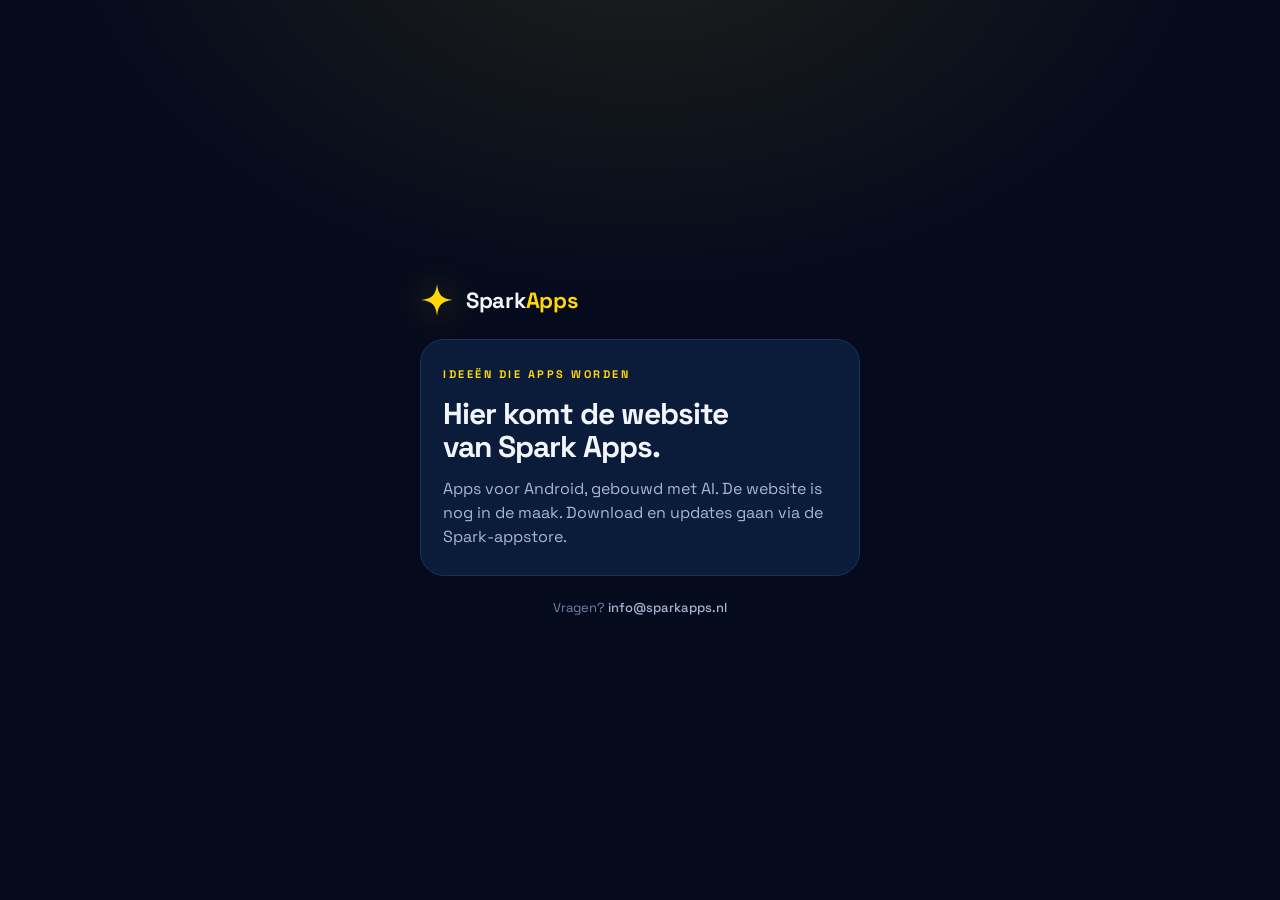
==== index.html @ 329488aa "Add files via upload" ====
<!doctype html>
<html lang="nl">
<head>
<meta charset="utf-8">
<meta name="viewport" content="width=device-width, initial-scale=1, viewport-fit=cover">
<meta name="theme-color" content="#050B1C">
<title>Spark Apps</title>
<meta name="description" content="Spark Apps: ideeën die apps worden.">
<link rel="icon" href="data:image/svg+xml,%3Csvg xmlns='http://www.w3.org/2000/svg' viewBox='0 0 100 100'%3E%3Cpath d='M50 4 C54 36 64 46 96 50 C64 54 54 64 50 96 C46 64 36 54 4 50 C36 46 46 36 50 4 Z' fill='%23FFD60A'/%3E%3C/svg%3E">
<link rel="preconnect" href="https://fonts.googleapis.com">
<link rel="preconnect" href="https://fonts.gstatic.com" crossorigin>
<link rel="stylesheet" href="https://fonts.googleapis.com/css2?family=Space+Grotesk:wght@400;500;700&display=swap">
<style>
  :root { --ground:#050B1C; --card:#0B1B3A; --line:#1C2F5E; --spark:#FFD60A; --ink:#0B1B3A; --text:#F2F5FB; --muted:#A9B6D3; --red:#FF8A8A; --mint:#7AE7C7; }
  * { box-sizing: border-box; }
  html, body { margin: 0; min-height: 100%; }
  body {
    background: radial-gradient(60rem 40rem at 50% -10%, rgba(255,214,10,.10), transparent 60%), var(--ground);
    color: var(--text); font-family: 'Space Grotesk', system-ui, sans-serif; font-size: 16px; line-height: 1.5;
    display: grid; place-items: center; min-height: 100vh;
    padding: max(24px, env(safe-area-inset-top)) max(16px, env(safe-area-inset-right)) max(24px, env(safe-area-inset-bottom)) max(16px, env(safe-area-inset-left));
  }
  main { width: 100%; max-width: 440px; display: flex; flex-direction: column; gap: 22px; }
  .mark { display: flex; align-items: center; gap: 12px; font-weight: 700; font-size: 22px; letter-spacing: -.3px; }
  .mark svg { filter: drop-shadow(0 0 18px rgba(255,214,10,.45)); }
  .mark b { font-weight: 700; } .mark b span { color: var(--spark); }
  .card { background: var(--card); border: 1px solid var(--line); border-radius: 24px; padding: 26px 22px; display: flex; flex-direction: column; gap: 14px; }
  .kicker { font-size: 11px; font-weight: 700; letter-spacing: 2.5px; text-transform: uppercase; color: var(--spark); }
  h1 { margin: 0; font-size: 30px; line-height: 1.1; letter-spacing: -1px; text-wrap: balance; }
  p { margin: 0; color: var(--muted); }
  label { display: flex; flex-direction: column; gap: 7px; font-size: 13px; font-weight: 700; color: #D6DDEE; }
  input { height: 48px; border-radius: 14px; border: 1px solid var(--line); background: var(--ground); color: var(--text); font: inherit; font-size: 16px; padding: 0 14px; }
  input:focus-visible, button:focus-visible { outline: 3px solid var(--spark); outline-offset: 2px; }
  button { height: 50px; border: 0; border-radius: 99px; background: var(--spark); color: var(--ink); font: inherit; font-weight: 700; font-size: 15px; cursor: pointer; }
  button:disabled { opacity: .6; cursor: default; }
  .err { padding: 10px 12px; border-radius: 12px; background: rgba(255,138,138,.12); color: var(--red); font-size: 14px; }
  .ok-ico { width: 56px; height: 56px; border-radius: 50%; background: rgba(122,231,199,.14); color: var(--mint); display: grid; place-items: center; }
  .foot { text-align: center; font-size: 13px; color: #7383AA; }
  .foot b { color: var(--muted); font-weight: 500; }
  [hidden] { display: none !important; }
</style>
</head>
<body>
<main>
  <div class="mark">
    <svg width="34" height="34" viewBox="0 0 100 100" aria-hidden="true"><path d="M50 4 C54 36 64 46 96 50 C64 54 54 64 50 96 C46 64 36 54 4 50 C36 46 46 36 50 4 Z" fill="#FFD60A"/></svg>
    <b>Spark<span>Apps</span></b>
  </div>

  <!-- Standaard: binnenkort -->
  <section class="card" id="v-home">
    <span class="kicker">Ideeën die apps worden</span>
    <h1>Hier komt de website van Spark Apps.</h1>
    <p>Apps voor Android, gebouwd met AI. De website is nog in de maak. Download en updates gaan via de Spark-appstore.</p>
  </section>

  <!-- E-mail bevestigd -->
  <section class="card" id="v-confirmed" hidden>
    <div class="ok-ico"><svg width="28" height="28" viewBox="0 0 24 24" fill="none" stroke="currentColor" stroke-width="2.6" stroke-linecap="round" stroke-linejoin="round" aria-hidden="true"><path d="M5 12.5l4.5 4.5L19 7"/></svg></div>
    <span class="kicker">Spark Account</span>
    <h1>Je e-mailadres is bevestigd</h1>
    <p>Open de Spark-appstore en log in met je e-mail en wachtwoord.</p>
  </section>

  <!-- Nieuw wachtwoord -->
  <section class="card" id="v-reset" hidden>
    <span class="kicker">Spark Account</span>
    <h1>Kies een nieuw wachtwoord</h1>
    <form id="reset-form" novalidate style="display:flex;flex-direction:column;gap:14px">
      <label for="pw1">Nieuw wachtwoord<input id="pw1" type="password" autocomplete="new-password" placeholder="Minstens 8 tekens"></label>
      <label for="pw2">Nog een keer<input id="pw2" type="password" autocomplete="new-password"></label>
      <p class="err" id="reset-err" role="alert" hidden></p>
      <button type="submit" id="reset-go">Wachtwoord opslaan</button>
    </form>
  </section>

  <!-- Wachtwoord opgeslagen -->
  <section class="card" id="v-reset-done" hidden>
    <div class="ok-ico"><svg width="28" height="28" viewBox="0 0 24 24" fill="none" stroke="currentColor" stroke-width="2.6" stroke-linecap="round" stroke-linejoin="round" aria-hidden="true"><path d="M5 12.5l4.5 4.5L19 7"/></svg></div>
    <span class="kicker">Spark Account</span>
    <h1>Je wachtwoord is gewijzigd</h1>
    <p>Log in de Spark-appstore in met je nieuwe wachtwoord.</p>
  </section>

  <!-- Link verlopen of fout -->
  <section class="card" id="v-error" hidden>
    <span class="kicker">Spark Account</span>
    <h1>Deze link werkt niet meer</h1>
    <p id="error-text">De link is verlopen of al gebruikt. Vraag een nieuwe aan, of mail naar <b style="color:var(--text)">info@sparkapps.nl</b>.</p>
  </section>

  <p class="foot">Vragen? <b>info@sparkapps.nl</b></p>
</main>

<script>
  /* Later, met de eigen server: SUPABASE_URL wordt 'https://api.sparkapps.nl' */
  var SUPABASE_URL = 'https://kplorhptmnfddvozpxwl.supabase.co';
  var SUPABASE_ANON_KEY = 'eyJhbGciOiJIUzI1NiIsInR5cCI6IkpXVCJ9.eyJpc3MiOiJzdXBhYmFzZSIsInJlZiI6ImtwbG9yaHB0bW5mZGR2b3pweHdsIiwicm9sZSI6ImFub24iLCJpYXQiOjE3OTMxMDM0ODUsImV4cCI6MjEwODY3OTQ4NX0.hJ0kbE71rK1zwH5Ow3JInqM-Y9R44XpGoX4C0Ry-VUs';

  function show(id) {
    ['v-home', 'v-confirmed', 'v-reset', 'v-reset-done', 'v-error'].forEach(function (v) {
      document.getElementById(v).hidden = v !== id;
    });
  }

  /* De links in de mails sturen gegevens mee achter het #-teken. */
  var params = new URLSearchParams(location.hash.slice(1) || location.search.slice(1));
  var accessToken = params.get('access_token');
  var type = params.get('type');
  var error = params.get('error_description') || params.get('error');
  /* gevoelige gegevens meteen uit de adresbalk halen */
  if (location.hash || location.search) history.replaceState(null, '', location.pathname);

  if (error) {
    show('v-error');
  } else if (accessToken && type === 'recovery') {
    show('v-reset');
  } else if (accessToken && (type === 'signup' || type === 'email_change' || type === 'magiclink' || type === 'invite')) {
    show('v-confirmed');
  }

  var form = document.getElementById('reset-form');
  var errEl = document.getElementById('reset-err');
  function fail(msg) { errEl.textContent = msg; errEl.hidden = !msg; }
  form.addEventListener('input', function () { fail(''); });
  form.addEventListener('submit', function (e) {
    e.preventDefault();
    var a = document.getElementById('pw1').value, b = document.getElementById('pw2').value;
    if (a.length < 8) return fail('Kies een wachtwoord van minstens 8 tekens.');
    if (a !== b) return fail('De twee wachtwoorden zijn niet hetzelfde.');
    var go = document.getElementById('reset-go');
    go.disabled = true; go.textContent = 'Even geduld…';
    fetch(SUPABASE_URL + '/auth/v1/user', {
      method: 'PUT',
      headers: { 'apikey': SUPABASE_ANON_KEY, 'Authorization': 'Bearer ' + accessToken, 'Content-Type': 'application/json' },
      body: JSON.stringify({ password: a })
    }).then(function (res) {
      return res.json().catch(function () { return {}; }).then(function (d) {
        if (!res.ok) throw new Error(d.msg || d.error_description || d.message || 'Fout ' + res.status);
      });
    }).then(function () {
      accessToken = null;
      show('v-reset-done');
    }).catch(function (err) {
      go.disabled = false; go.textContent = 'Wachtwoord opslaan';
      var m = String(err.message || '').toLowerCase();
      if (m.indexOf('different from the old') > -1 || m.indexOf('same') > -1) fail('Kies een ander wachtwoord dan je oude.');
      else if (m.indexOf('expired') > -1 || m.indexOf('invalid') > -1) fail('Deze link is verlopen. Vraag een nieuwe aan.');
      else if (m.indexOf('weak') > -1 || m.indexOf('should be') > -1) fail('Kies een sterker wachtwoord.');
      else fail('Opslaan lukte niet. Probeer het opnieuw.');
    });
  });
</script>
</body>
</html>
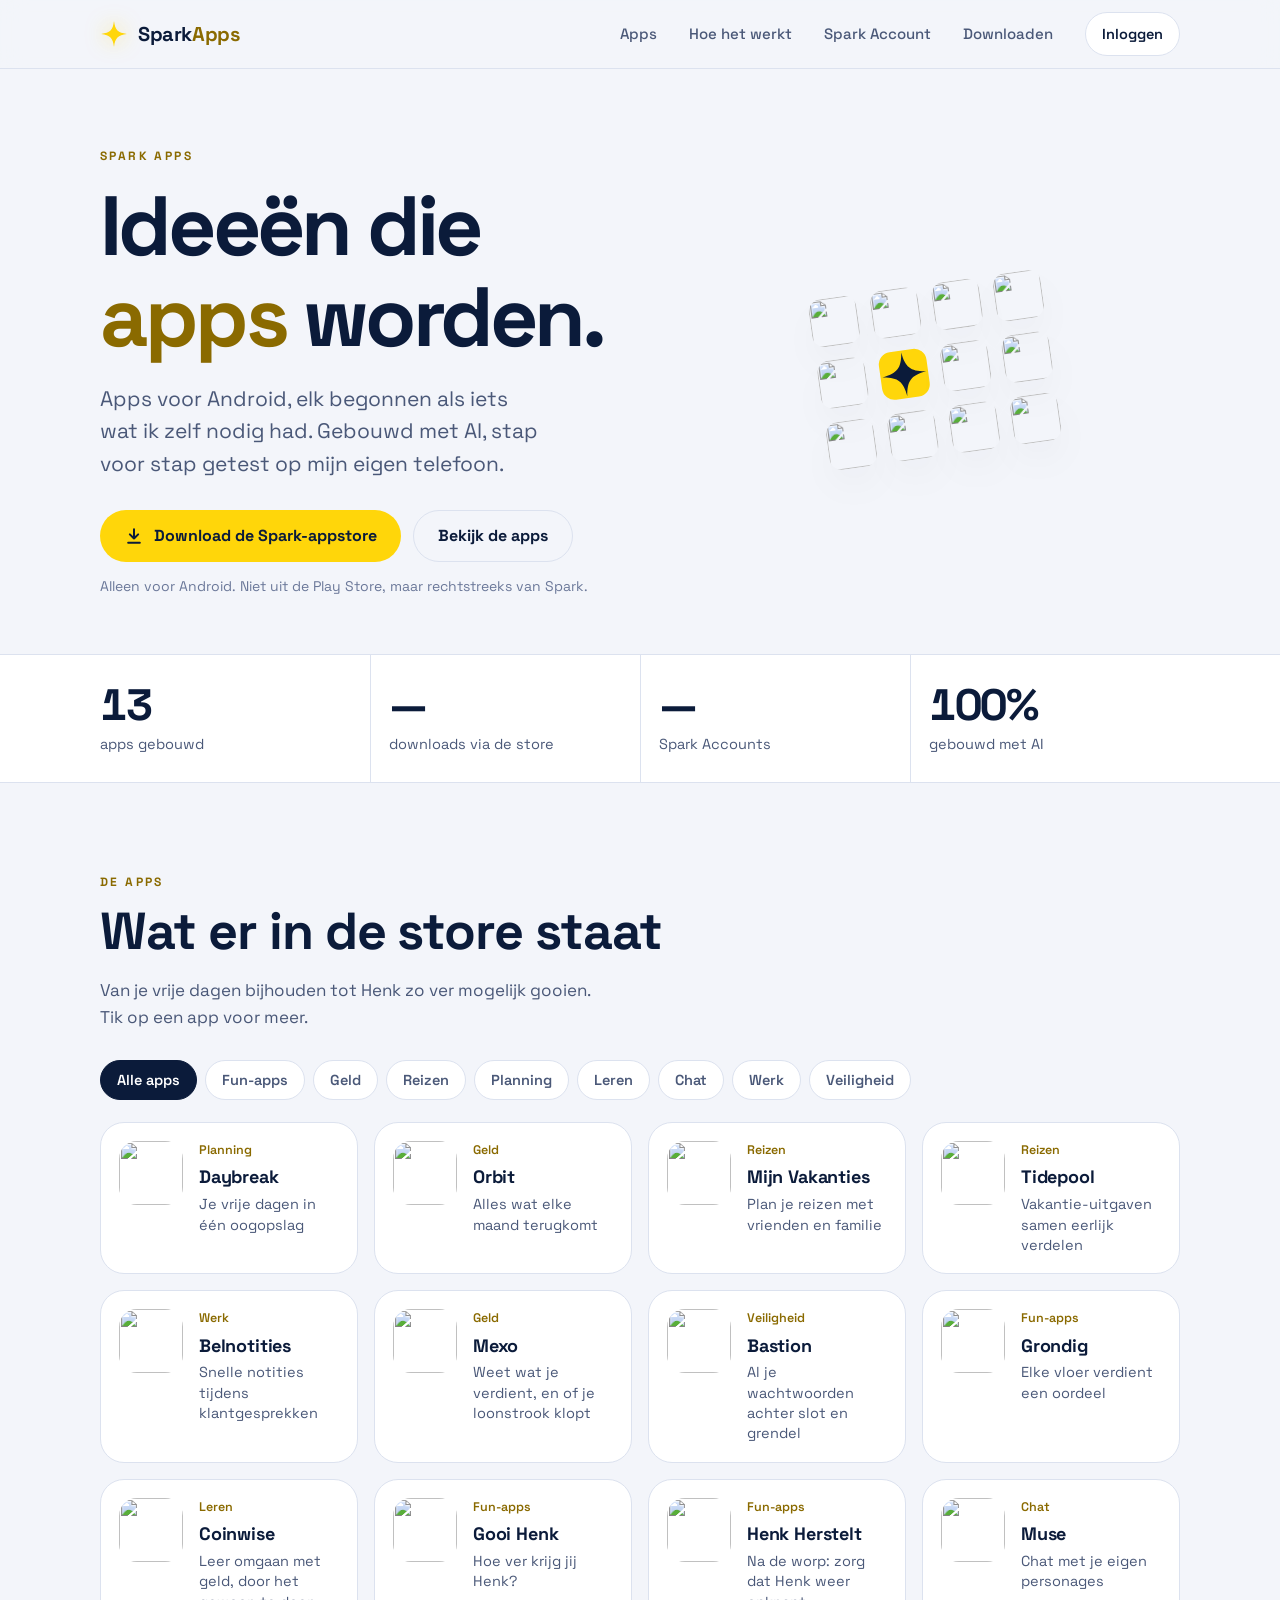
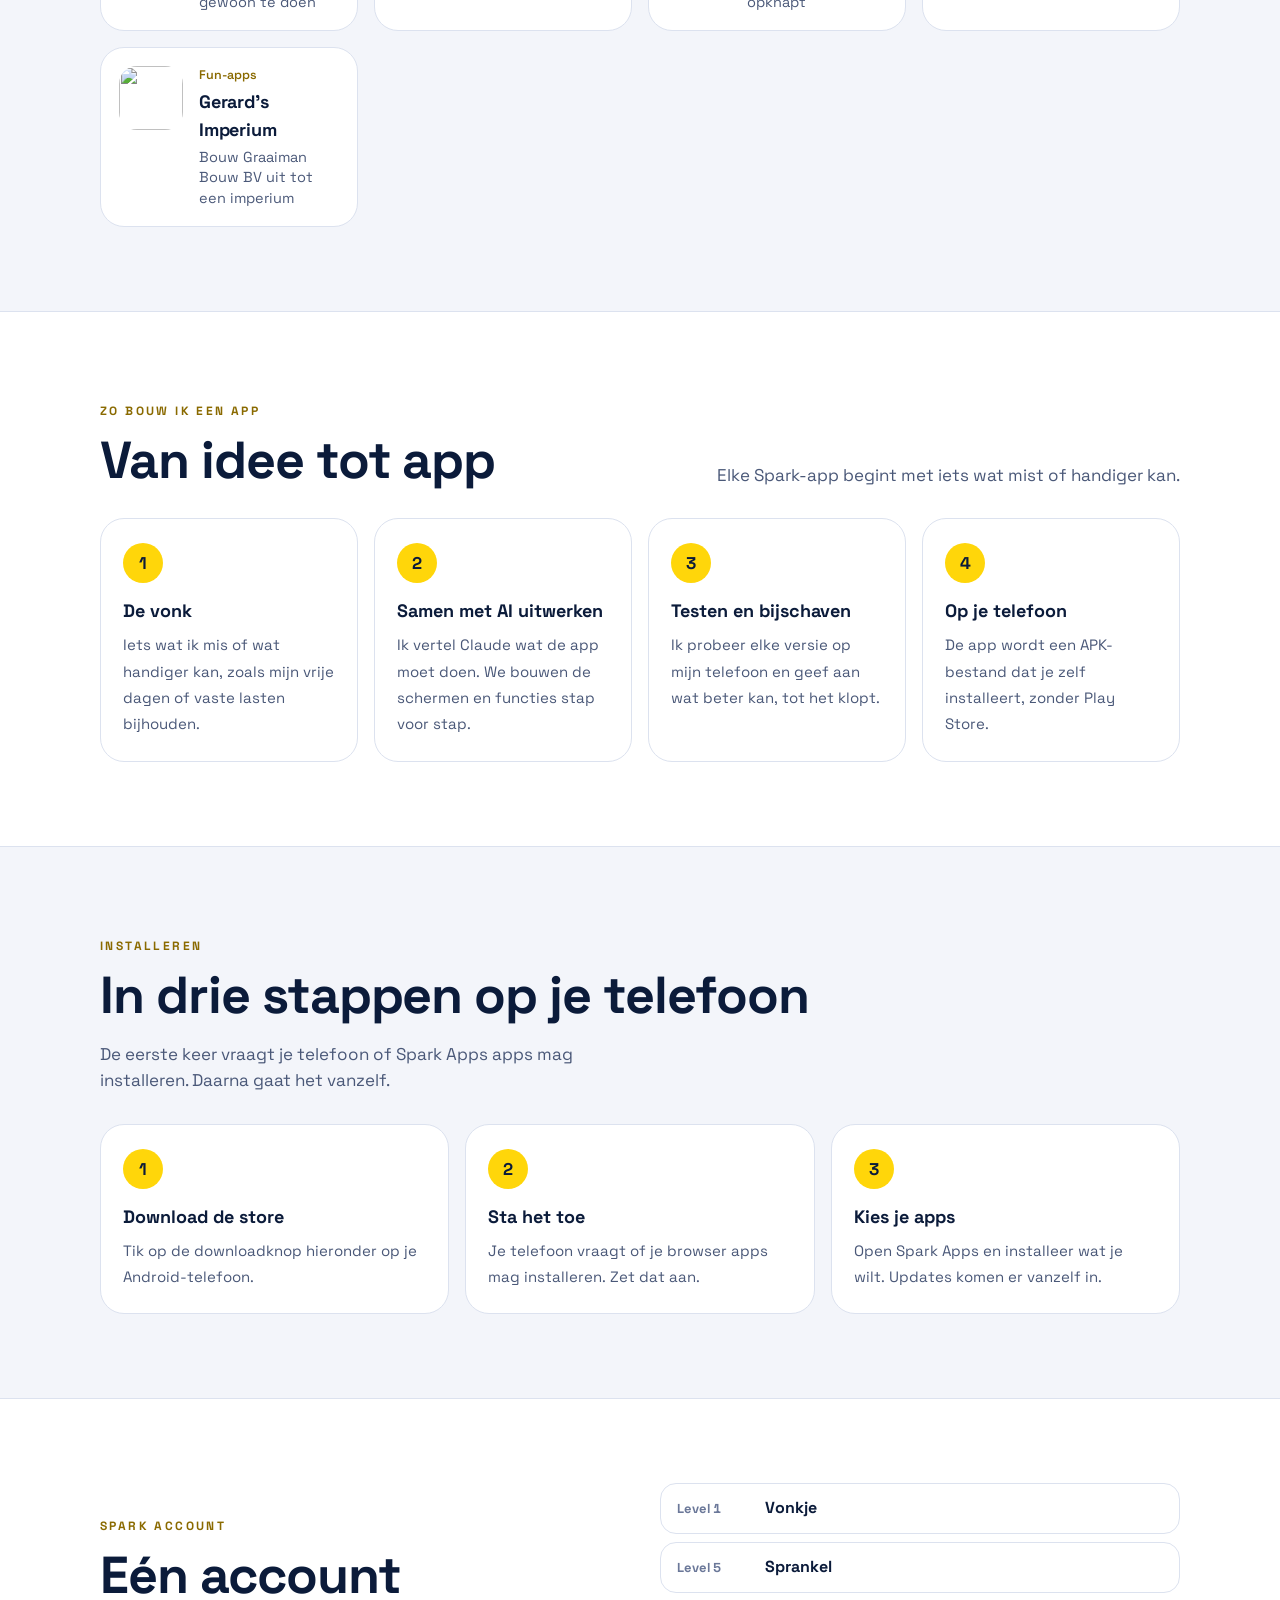
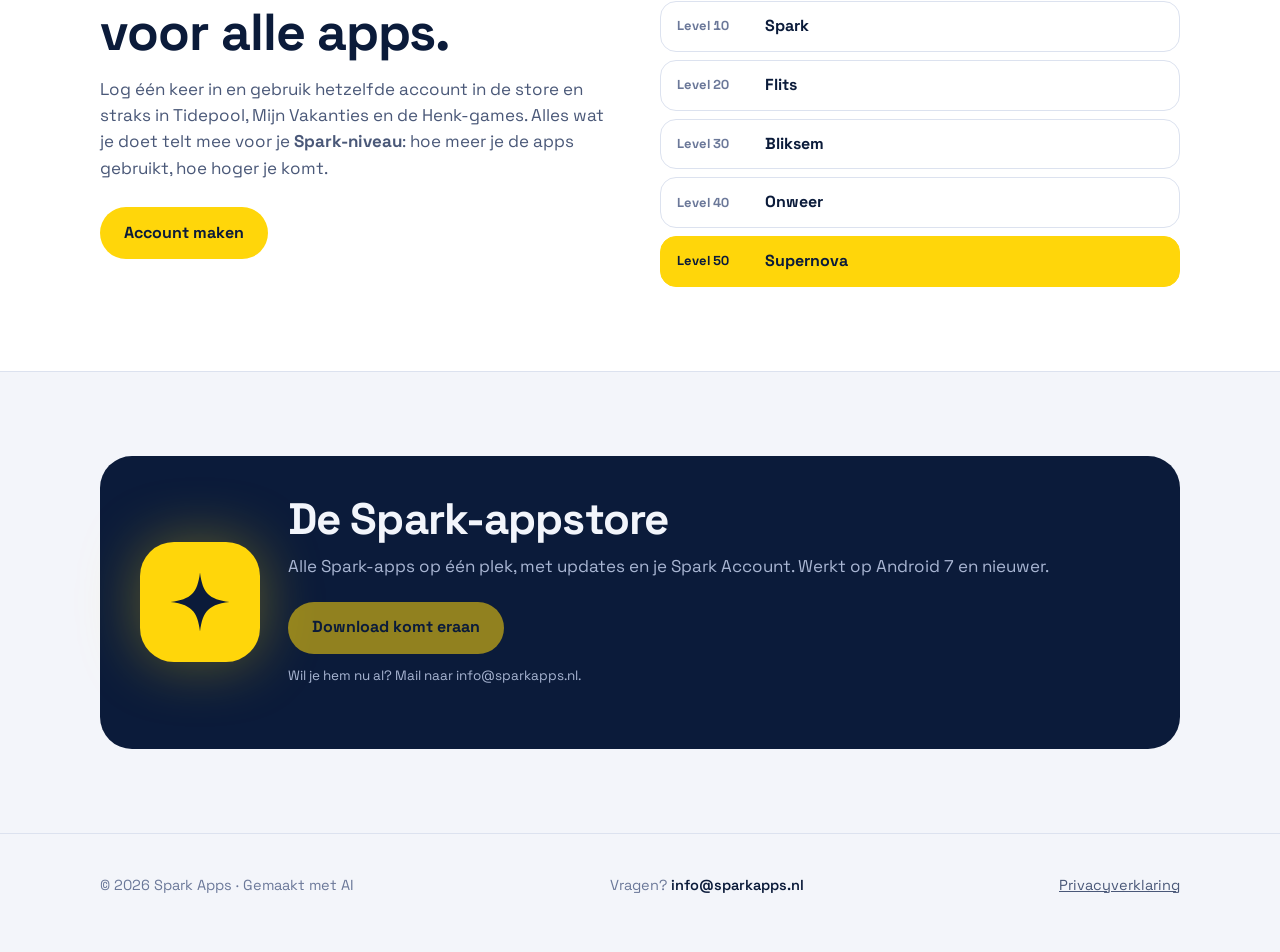
==== commit 98fe3489: "Add files via upload" ====
--- a/index.html
+++ b/index.html
@@ -3,153 +3,155 @@
 <head>
 <meta charset="utf-8">
 <meta name="viewport" content="width=device-width, initial-scale=1, viewport-fit=cover">
+<title>Spark Apps</title>
+<meta name="description" content="Spark Apps: ideeën die apps worden. Android-apps gebouwd met AI, te downloaden via de Spark-appstore.">
 <meta name="theme-color" content="#050B1C">
-<title>Spark Apps</title>
-<meta name="description" content="Spark Apps: ideeën die apps worden.">
+<meta property="og:title" content="Spark Apps">
+<meta property="og:description" content="Ideeën die apps worden. Android-apps gebouwd met AI.">
 <link rel="icon" href="data:image/svg+xml,%3Csvg xmlns='http://www.w3.org/2000/svg' viewBox='0 0 100 100'%3E%3Cpath d='M50 4 C54 36 64 46 96 50 C64 54 54 64 50 96 C46 64 36 54 4 50 C36 46 46 36 50 4 Z' fill='%23FFD60A'/%3E%3C/svg%3E">
 <link rel="preconnect" href="https://fonts.googleapis.com">
 <link rel="preconnect" href="https://fonts.gstatic.com" crossorigin>
-<link rel="stylesheet" href="https://fonts.googleapis.com/css2?family=Space+Grotesk:wght@400;500;700&display=swap">
-<style>
-  :root { --ground:#050B1C; --card:#0B1B3A; --line:#1C2F5E; --spark:#FFD60A; --ink:#0B1B3A; --text:#F2F5FB; --muted:#A9B6D3; --red:#FF8A8A; --mint:#7AE7C7; }
-  * { box-sizing: border-box; }
-  html, body { margin: 0; min-height: 100%; }
-  body {
-    background: radial-gradient(60rem 40rem at 50% -10%, rgba(255,214,10,.10), transparent 60%), var(--ground);
-    color: var(--text); font-family: 'Space Grotesk', system-ui, sans-serif; font-size: 16px; line-height: 1.5;
-    display: grid; place-items: center; min-height: 100vh;
-    padding: max(24px, env(safe-area-inset-top)) max(16px, env(safe-area-inset-right)) max(24px, env(safe-area-inset-bottom)) max(16px, env(safe-area-inset-left));
-  }
-  main { width: 100%; max-width: 440px; display: flex; flex-direction: column; gap: 22px; }
-  .mark { display: flex; align-items: center; gap: 12px; font-weight: 700; font-size: 22px; letter-spacing: -.3px; }
-  .mark svg { filter: drop-shadow(0 0 18px rgba(255,214,10,.45)); }
-  .mark b { font-weight: 700; } .mark b span { color: var(--spark); }
-  .card { background: var(--card); border: 1px solid var(--line); border-radius: 24px; padding: 26px 22px; display: flex; flex-direction: column; gap: 14px; }
-  .kicker { font-size: 11px; font-weight: 700; letter-spacing: 2.5px; text-transform: uppercase; color: var(--spark); }
-  h1 { margin: 0; font-size: 30px; line-height: 1.1; letter-spacing: -1px; text-wrap: balance; }
-  p { margin: 0; color: var(--muted); }
-  label { display: flex; flex-direction: column; gap: 7px; font-size: 13px; font-weight: 700; color: #D6DDEE; }
-  input { height: 48px; border-radius: 14px; border: 1px solid var(--line); background: var(--ground); color: var(--text); font: inherit; font-size: 16px; padding: 0 14px; }
-  input:focus-visible, button:focus-visible { outline: 3px solid var(--spark); outline-offset: 2px; }
-  button { height: 50px; border: 0; border-radius: 99px; background: var(--spark); color: var(--ink); font: inherit; font-weight: 700; font-size: 15px; cursor: pointer; }
-  button:disabled { opacity: .6; cursor: default; }
-  .err { padding: 10px 12px; border-radius: 12px; background: rgba(255,138,138,.12); color: var(--red); font-size: 14px; }
-  .ok-ico { width: 56px; height: 56px; border-radius: 50%; background: rgba(122,231,199,.14); color: var(--mint); display: grid; place-items: center; }
-  .foot { text-align: center; font-size: 13px; color: #7383AA; }
-  .foot b { color: var(--muted); font-weight: 500; }
-  [hidden] { display: none !important; }
-</style>
+<link rel="stylesheet" href="https://fonts.googleapis.com/css2?family=Space+Grotesk:wght@400;500;600;700&display=swap">
+<link rel="stylesheet" href="site.css?v=1">
 </head>
 <body>
-<main>
-  <div class="mark">
-    <svg width="34" height="34" viewBox="0 0 100 100" aria-hidden="true"><path d="M50 4 C54 36 64 46 96 50 C64 54 54 64 50 96 C46 64 36 54 4 50 C36 46 46 36 50 4 Z" fill="#FFD60A"/></svg>
-    <b>Spark<span>Apps</span></b>
+
+<header class="top">
+  <div class="wrap">
+    <a class="logo" href="#" aria-label="Spark Apps, naar de start">
+      <svg width="28" height="28" viewBox="0 0 100 100" aria-hidden="true"><path d="M50 4 C54 36 64 46 96 50 C64 54 54 64 50 96 C46 64 36 54 4 50 C36 46 46 36 50 4 Z" fill="#FFD60A"/></svg>
+      <span class="lw">Spark<span>Apps</span></span>
+    </a>
+    <nav class="nav" aria-label="Hoofdmenu">
+      <a href="#apps">Apps</a>
+      <a href="#hoe">Hoe het werkt</a>
+      <a href="#spark-account">Spark Account</a>
+      <a href="#download">Downloaden</a>
+    </nav>
+    <a class="acc-btn out" id="acc-btn" href="#account">Inloggen</a>
+  </div>
+</header>
+
+<!-- ================= HOME ================= -->
+<main id="v-home">
+  <section class="hero">
+    <div class="wrap">
+      <div>
+        <span class="kicker">Spark Apps</span>
+        <h1>Ideeën die <em>apps</em> worden.</h1>
+        <p class="lead">Apps voor Android, elk begonnen als iets wat ik zelf nodig had. Gebouwd met AI, stap voor stap getest op mijn eigen telefoon.</p>
+        <div class="ctas">
+          <a class="btn" href="#download">
+            <svg width="20" height="20" viewBox="0 0 24 24" fill="none" stroke="currentColor" stroke-width="2.4" stroke-linecap="round" stroke-linejoin="round" aria-hidden="true"><path d="M12 4v11M7 10l5 5 5-5M5 20h14"/></svg>
+            Download de Spark-appstore
+          </a>
+          <a class="btn ghost" href="#apps">Bekijk de apps</a>
+        </div>
+        <p class="note">Alleen voor Android. Niet uit de Play Store, maar rechtstreeks van Spark.</p>
+      </div>
+      <div class="mosaic" id="mosaic" aria-hidden="true"></div>
+    </div>
+  </section>
+
+  <div class="stats" aria-label="Spark in cijfers">
+    <div class="wrap">
+      <div class="stat"><b id="st-apps">13</b><span>apps gebouwd</span></div>
+      <div class="stat"><b id="st-dl">—</b><span>downloads via de store</span></div>
+      <div class="stat"><b id="st-acc">—</b><span>Spark Accounts</span></div>
+      <div class="stat"><b>100%</b><span>gebouwd met AI</span></div>
+    </div>
   </div>
 
-  <!-- Standaard: binnenkort -->
-  <section class="card" id="v-home">
-    <span class="kicker">Ideeën die apps worden</span>
-    <h1>Hier komt de website van Spark Apps.</h1>
-    <p>Apps voor Android, gebouwd met AI. De website is nog in de maak. Download en updates gaan via de Spark-appstore.</p>
+  <section class="band" id="apps" aria-labelledby="apps-t">
+    <div class="wrap">
+      <div class="sec-head">
+        <div><span class="kicker">De apps</span><h2 id="apps-t">Wat er in de store staat</h2></div>
+        <p>Van je vrije dagen bijhouden tot Henk zo ver mogelijk gooien. Tik op een app voor meer.</p>
+      </div>
+      <div class="chips" id="chips" role="group" aria-label="Filter op soort app"></div>
+      <div class="app-grid" id="app-grid"></div>
+    </div>
   </section>
 
-  <!-- E-mail bevestigd -->
-  <section class="card" id="v-confirmed" hidden>
-    <div class="ok-ico"><svg width="28" height="28" viewBox="0 0 24 24" fill="none" stroke="currentColor" stroke-width="2.6" stroke-linecap="round" stroke-linejoin="round" aria-hidden="true"><path d="M5 12.5l4.5 4.5L19 7"/></svg></div>
-    <span class="kicker">Spark Account</span>
-    <h1>Je e-mailadres is bevestigd</h1>
-    <p>Open de Spark-appstore en log in met je e-mail en wachtwoord.</p>
+  <section class="band alt" id="hoe" aria-labelledby="hoe-t">
+    <div class="wrap">
+      <div class="sec-head">
+        <div><span class="kicker">Zo bouw ik een app</span><h2 id="hoe-t">Van idee tot app</h2></div>
+        <p>Elke Spark-app begint met iets wat mist of handiger kan.</p>
+      </div>
+      <ol class="steps" id="build-steps"></ol>
+    </div>
   </section>
 
-  <!-- Nieuw wachtwoord -->
-  <section class="card" id="v-reset" hidden>
-    <span class="kicker">Spark Account</span>
-    <h1>Kies een nieuw wachtwoord</h1>
-    <form id="reset-form" novalidate style="display:flex;flex-direction:column;gap:14px">
-      <label for="pw1">Nieuw wachtwoord<input id="pw1" type="password" autocomplete="new-password" placeholder="Minstens 8 tekens"></label>
-      <label for="pw2">Nog een keer<input id="pw2" type="password" autocomplete="new-password"></label>
-      <p class="err" id="reset-err" role="alert" hidden></p>
-      <button type="submit" id="reset-go">Wachtwoord opslaan</button>
-    </form>
+  <section class="band" id="installeren" aria-labelledby="inst-t">
+    <div class="wrap">
+      <div class="sec-head">
+        <div><span class="kicker">Installeren</span><h2 id="inst-t">In drie stappen op je telefoon</h2></div>
+        <p>De eerste keer vraagt je telefoon of Spark Apps apps mag installeren. Daarna gaat het vanzelf.</p>
+      </div>
+      <ol class="steps">
+        <li><b>Download de store</b><span>Tik op de downloadknop hieronder op je Android-telefoon.</span></li>
+        <li><b>Sta het toe</b><span>Je telefoon vraagt of je browser apps mag installeren. Zet dat aan.</span></li>
+        <li><b>Kies je apps</b><span>Open Spark Apps en installeer wat je wilt. Updates komen er vanzelf in.</span></li>
+      </ol>
+    </div>
   </section>
 
-  <!-- Wachtwoord opgeslagen -->
-  <section class="card" id="v-reset-done" hidden>
-    <div class="ok-ico"><svg width="28" height="28" viewBox="0 0 24 24" fill="none" stroke="currentColor" stroke-width="2.6" stroke-linecap="round" stroke-linejoin="round" aria-hidden="true"><path d="M5 12.5l4.5 4.5L19 7"/></svg></div>
-    <span class="kicker">Spark Account</span>
-    <h1>Je wachtwoord is gewijzigd</h1>
-    <p>Log in de Spark-appstore in met je nieuwe wachtwoord.</p>
+  <section class="band alt" id="spark-account" aria-labelledby="sa-t">
+    <div class="wrap acc-split">
+      <div>
+        <span class="kicker">Spark Account</span>
+        <h2 id="sa-t" style="font-size:clamp(32px,4.6vw,52px);margin-top:10px">Eén account voor alle apps.</h2>
+        <p>Log één keer in en gebruik hetzelfde account in de store en straks in Tidepool, Mijn Vakanties en de Henk-games. Alles wat je doet telt mee voor je <b>Spark-niveau</b>: hoe meer je de apps gebruikt, hoe hoger je komt.</p>
+        <div class="ctas" style="display:flex;flex-wrap:wrap;gap:12px;margin-top:26px">
+          <a class="btn" href="#account" id="sa-cta">Account maken</a>
+        </div>
+      </div>
+      <ul class="tiers" aria-label="De niveaus">
+        <li><i>Level 1</i><b>Vonkje</b></li>
+        <li><i>Level 5</i><b>Sprankel</b></li>
+        <li><i>Level 10</i><b>Spark</b></li>
+        <li><i>Level 20</i><b>Flits</b></li>
+        <li><i>Level 30</i><b>Bliksem</b></li>
+        <li><i>Level 40</i><b>Onweer</b></li>
+        <li><i>Level 50</i><b>Supernova</b></li>
+      </ul>
+    </div>
   </section>
 
-  <!-- Link verlopen of fout -->
-  <section class="card" id="v-error" hidden>
-    <span class="kicker">Spark Account</span>
-    <h1>Deze link werkt niet meer</h1>
-    <p id="error-text">De link is verlopen of al gebruikt. Vraag een nieuwe aan, of mail naar <b style="color:var(--text)">info@sparkapps.nl</b>.</p>
+  <section class="band" id="download" aria-labelledby="dl-t">
+    <div class="wrap">
+      <div class="dl">
+        <div class="big-star"><svg width="64" height="64" viewBox="0 0 100 100" aria-hidden="true"><path d="M50 4 C54 36 64 46 96 50 C64 54 54 64 50 96 C46 64 36 54 4 50 C36 46 46 36 50 4 Z" fill="#0B1B3A"/></svg></div>
+        <div>
+          <h2 id="dl-t">De Spark-appstore</h2>
+          <p>Alle Spark-apps op één plek, met updates en je Spark Account. Werkt op Android 7 en nieuwer.</p>
+          <a class="btn" id="dl-btn" href="#download" aria-disabled="true">Download komt eraan</a>
+          <p class="meta" id="dl-meta">Wil je hem nu al? Mail naar info@sparkapps.nl.</p>
+        </div>
+      </div>
+    </div>
   </section>
-
-  <p class="foot">Vragen? <b>info@sparkapps.nl</b></p>
 </main>
 
-<script>
-  /* Later, met de eigen server: SUPABASE_URL wordt 'https://api.sparkapps.nl' */
-  var SUPABASE_URL = 'https://kplorhptmnfddvozpxwl.supabase.co';
-  var SUPABASE_ANON_KEY = 'eyJhbGciOiJIUzI1NiIsInR5cCI6IkpXVCJ9.eyJpc3MiOiJzdXBhYmFzZSIsInJlZiI6ImtwbG9yaHB0bW5mZGR2b3pweHdsIiwicm9sZSI6ImFub24iLCJpYXQiOjE3OTMxMDM0ODUsImV4cCI6MjEwODY3OTQ4NX0.hJ0kbE71rK1zwH5Ow3JInqM-Y9R44XpGoX4C0Ry-VUs';
+<!-- ================= ACCOUNT ================= -->
+<main id="v-account" class="acc-page" hidden>
+  <div class="wrap" id="acc-body"></div>
+</main>
 
-  function show(id) {
-    ['v-home', 'v-confirmed', 'v-reset', 'v-reset-done', 'v-error'].forEach(function (v) {
-      document.getElementById(v).hidden = v !== id;
-    });
-  }
+<footer>
+  <div class="wrap">
+    <span>© <span id="year">2026</span> Spark Apps · Gemaakt met AI</span>
+    <span>Vragen? <span class="copy">info@sparkapps.nl</span></span>
+    <a href="privacy.html">Privacyverklaring</a>
+  </div>
+</footer>
 
-  /* De links in de mails sturen gegevens mee achter het #-teken. */
-  var params = new URLSearchParams(location.hash.slice(1) || location.search.slice(1));
-  var accessToken = params.get('access_token');
-  var type = params.get('type');
-  var error = params.get('error_description') || params.get('error');
-  /* gevoelige gegevens meteen uit de adresbalk halen */
-  if (location.hash || location.search) history.replaceState(null, '', location.pathname);
+<dialog id="dlg-app" aria-labelledby="dlg-app-t"><div class="dlg" id="dlg-app-body"></div></dialog>
+<div class="toast" id="toast" role="status" aria-live="polite"></div>
 
-  if (error) {
-    show('v-error');
-  } else if (accessToken && type === 'recovery') {
-    show('v-reset');
-  } else if (accessToken && (type === 'signup' || type === 'email_change' || type === 'magiclink' || type === 'invite')) {
-    show('v-confirmed');
-  }
-
-  var form = document.getElementById('reset-form');
-  var errEl = document.getElementById('reset-err');
-  function fail(msg) { errEl.textContent = msg; errEl.hidden = !msg; }
-  form.addEventListener('input', function () { fail(''); });
-  form.addEventListener('submit', function (e) {
-    e.preventDefault();
-    var a = document.getElementById('pw1').value, b = document.getElementById('pw2').value;
-    if (a.length < 8) return fail('Kies een wachtwoord van minstens 8 tekens.');
-    if (a !== b) return fail('De twee wachtwoorden zijn niet hetzelfde.');
-    var go = document.getElementById('reset-go');
-    go.disabled = true; go.textContent = 'Even geduld…';
-    fetch(SUPABASE_URL + '/auth/v1/user', {
-      method: 'PUT',
-      headers: { 'apikey': SUPABASE_ANON_KEY, 'Authorization': 'Bearer ' + accessToken, 'Content-Type': 'application/json' },
-      body: JSON.stringify({ password: a })
-    }).then(function (res) {
-      return res.json().catch(function () { return {}; }).then(function (d) {
-        if (!res.ok) throw new Error(d.msg || d.error_description || d.message || 'Fout ' + res.status);
-      });
-    }).then(function () {
-      accessToken = null;
-      show('v-reset-done');
-    }).catch(function (err) {
-      go.disabled = false; go.textContent = 'Wachtwoord opslaan';
-      var m = String(err.message || '').toLowerCase();
-      if (m.indexOf('different from the old') > -1 || m.indexOf('same') > -1) fail('Kies een ander wachtwoord dan je oude.');
-      else if (m.indexOf('expired') > -1 || m.indexOf('invalid') > -1) fail('Deze link is verlopen. Vraag een nieuwe aan.');
-      else if (m.indexOf('weak') > -1 || m.indexOf('should be') > -1) fail('Kies een sterker wachtwoord.');
-      else fail('Opslaan lukte niet. Probeer het opnieuw.');
-    });
-  });
-</script>
+<script src="apps.js?v=1"></script>
+<script src="spark-account.js?v=1"></script>
+<script src="site.js?v=1"></script>
 </body>
 </html>
--- a/site.css
+++ b/site.css
@@ -0,0 +1,226 @@
+/* Layout: één brede kolom met banden; header blijft bovenaan. Merk: Spark (navy + vonkgeel). */
+:root {
+  --ground: #F3F5FA; --band: #FFFFFF; --card: #FFFFFF; --card2: #E9EDF7; --line: #DCE2EF;
+  --text: #0B1B3A; --soft: #23345C; --muted: #4A5878; --faint: #6B7899;
+  --spark: #FFD60A; --spark-ink: #8A6A00; --on-spark: #0B1B3A; --navy: #0B1B3A;
+  --mint: #0F7A5C; --red: #B42318; --red-bg: #FDECEA;
+  --shadow: 0 18px 40px -18px rgba(11, 27, 58, .35);
+  --display: 'Space Grotesk', 'Segoe UI', system-ui, sans-serif;
+  --body: 'Space Grotesk', 'Segoe UI', system-ui, sans-serif;
+  --ease: cubic-bezier(.2, .8, .2, 1);
+}
+@media (prefers-color-scheme: dark) {
+  :root:not([data-theme="light"]) {
+    --ground: #050B1C; --band: #081330; --card: #0B1B3A; --card2: #12285A; --line: #1C2F5E;
+    --text: #F2F5FB; --soft: #D6DDEE; --muted: #A9B6D3; --faint: #8593B8;
+    --spark-ink: #FFD60A; --mint: #7AE7C7; --red: #FF8A8A; --red-bg: rgba(255, 138, 138, .12);
+    --shadow: 0 20px 40px -14px rgba(0, 0, 0, .7);
+    color-scheme: dark;
+  }
+}
+:root[data-theme="dark"] {
+  --ground: #050B1C; --band: #081330; --card: #0B1B3A; --card2: #12285A; --line: #1C2F5E;
+  --text: #F2F5FB; --soft: #D6DDEE; --muted: #A9B6D3; --faint: #8593B8;
+  --spark-ink: #FFD60A; --mint: #7AE7C7; --red: #FF8A8A; --red-bg: rgba(255, 138, 138, .12);
+  --shadow: 0 20px 40px -14px rgba(0, 0, 0, .7);
+  color-scheme: dark;
+}
+
+* { box-sizing: border-box; }
+html { scroll-behavior: smooth; scroll-padding-top: 84px; }
+@media (prefers-reduced-motion: reduce) { html { scroll-behavior: auto; } * { animation: none !important; transition: none !important; } }
+body { margin: 0; background: var(--ground); color: var(--text); font-family: var(--body); font-size: 17px; line-height: 1.55; -webkit-font-smoothing: antialiased; }
+img { max-width: 100%; }
+a { color: inherit; }
+h1, h2, h3 { font-family: var(--display); margin: 0; letter-spacing: -.02em; text-wrap: balance; line-height: 1.08; }
+p { margin: 0; }
+[hidden] { display: none !important; }
+:focus-visible { outline: 3px solid var(--spark); outline-offset: 3px; border-radius: 8px; }
+.wrap { width: 100%; max-width: 1120px; margin: 0 auto; padding-left: max(20px, env(safe-area-inset-left, 0px)); padding-right: max(20px, env(safe-area-inset-right, 0px)); }
+.kicker { font-size: 12px; font-weight: 700; letter-spacing: .2em; text-transform: uppercase; color: var(--spark-ink); }
+.sr-only { position: absolute; width: 1px; height: 1px; overflow: hidden; clip: rect(0 0 0 0); white-space: nowrap; }
+
+/* ---------- knoppen ---------- */
+.btn { display: inline-flex; align-items: center; justify-content: center; gap: 10px; min-height: 52px; padding: 0 24px; border-radius: 99px; border: 0; background: var(--spark); color: var(--on-spark); font: inherit; font-weight: 700; font-size: 16px; text-decoration: none; cursor: pointer; transition: transform .2s var(--ease), box-shadow .2s; }
+.btn:hover { transform: translateY(-2px); box-shadow: 0 10px 24px -10px rgba(255, 214, 10, .8); }
+.btn:disabled, .btn[aria-disabled="true"] { opacity: .55; cursor: default; transform: none; box-shadow: none; }
+.btn.ghost { background: transparent; color: var(--text); border: 1.5px solid var(--line); }
+.btn.ghost:hover { box-shadow: none; border-color: var(--faint); }
+.btn.sm { min-height: 42px; padding: 0 18px; font-size: 14.5px; }
+.btn.danger { background: transparent; color: var(--red); border: 1.5px solid var(--red); }
+.btn.full { width: 100%; }
+
+/* ---------- header ---------- */
+body::before { content: ""; position: fixed; inset: 0 0 auto; height: env(safe-area-inset-top, 0px); z-index: 31; background: var(--ground); }
+.top { position: sticky; top: env(safe-area-inset-top, 0px); z-index: 30; background: color-mix(in srgb, var(--ground) 86%, transparent); backdrop-filter: blur(12px); -webkit-backdrop-filter: blur(12px); border-bottom: 1px solid var(--line); }
+.top .wrap { display: flex; align-items: center; gap: 18px; height: 68px; }
+.logo { display: inline-flex; align-items: center; gap: 10px; font-weight: 700; font-size: 20px; text-decoration: none; letter-spacing: -.02em; }
+.logo svg { filter: drop-shadow(0 0 10px rgba(255, 214, 10, .5)); }
+.logo .lw span { color: var(--spark-ink); }
+.nav { display: flex; gap: 4px; margin-left: auto; }
+.nav a { padding: 10px 14px; border-radius: 99px; text-decoration: none; color: var(--muted); font-weight: 500; font-size: 15px; }
+.nav a:hover { color: var(--text); background: var(--card2); }
+.acc-btn { display: inline-flex; align-items: center; gap: 8px; height: 44px; padding: 0 6px 0 14px; border-radius: 99px; border: 1.5px solid var(--line); background: var(--card); color: var(--text); font: inherit; font-weight: 600; font-size: 14.5px; cursor: pointer; text-decoration: none; }
+.acc-btn .spa-av { margin-right: -2px; }
+.acc-btn.out { padding: 0 16px; }
+@media (max-width: 760px) { .nav { display: none; } .acc-btn { margin-left: auto; } }
+
+/* ---------- avatar ---------- */
+.spa-av { display: inline-flex; align-items: center; justify-content: center; border-radius: 50%; overflow: hidden; flex: none; }
+.spa-av img { width: 100%; height: 100%; object-fit: cover; }
+.spa-av b { font-weight: 700; line-height: 1; }
+
+/* ---------- hero ---------- */
+.hero { padding: 72px 0 56px; overflow: hidden; }
+.hero .wrap { display: grid; grid-template-columns: minmax(0, 1.05fr) minmax(0, .95fr); gap: 48px; align-items: center; }
+.hero h1 { font-size: clamp(44px, 7vw, 84px); letter-spacing: -.045em; margin: 14px 0 20px; }
+.hero h1 em { font-style: normal; color: var(--spark-ink); position: relative; }
+.hero .lead { font-size: clamp(18px, 2vw, 21px); color: var(--muted); max-width: 34ch; }
+.hero .ctas { display: flex; flex-wrap: wrap; gap: 12px; margin-top: 30px; }
+.hero .note { margin-top: 14px; font-size: 14px; color: var(--faint); }
+.mosaic { position: relative; display: grid; grid-template-columns: repeat(4, 1fr); gap: 14px; transform: rotate(-8deg); margin: 0 auto; max-width: 440px; }
+.mosaic .tile { aspect-ratio: 1; border-radius: 26%; overflow: hidden; box-shadow: var(--shadow); animation: float 6s var(--ease) infinite alternate; }
+.mosaic .tile:nth-child(3n) { animation-delay: -2s; }
+.mosaic .tile:nth-child(4n+1) { animation-delay: -4s; }
+.mosaic .tile img { width: 100%; height: 100%; object-fit: cover; display: block; }
+.mosaic .tile.star { background: var(--spark); display: flex; align-items: center; justify-content: center; }
+@keyframes float { to { transform: translateY(-8px); } }
+@media (max-width: 860px) { .hero { padding-top: 44px; } .hero .wrap { grid-template-columns: 1fr; gap: 40px; } .mosaic { max-width: 340px; } }
+
+/* ---------- cijfers ---------- */
+.stats { border-top: 1px solid var(--line); border-bottom: 1px solid var(--line); background: var(--band); }
+.stats .wrap { display: grid; grid-template-columns: repeat(4, minmax(0, 1fr)); }
+.stat { padding: 26px 18px; border-left: 1px solid var(--line); }
+.stat:first-child { border-left: 0; padding-left: 0; }
+.stat b { display: block; font-family: var(--display); font-size: clamp(30px, 4vw, 44px); letter-spacing: -.03em; font-variant-numeric: tabular-nums; line-height: 1.1; }
+.stat span { color: var(--muted); font-size: 14.5px; }
+@media (max-width: 760px) { .stats .wrap { grid-template-columns: repeat(2, minmax(0, 1fr)); } .stat { border-left: 0; padding-left: 0; } .stat:nth-child(n+3) { border-top: 1px solid var(--line); } }
+
+/* ---------- secties ---------- */
+section.band { padding: 84px 0; }
+section.band.alt { background: var(--band); border-top: 1px solid var(--line); border-bottom: 1px solid var(--line); }
+.sec-head { display: flex; flex-wrap: wrap; align-items: flex-end; justify-content: space-between; gap: 18px; margin-bottom: 30px; }
+.sec-head h2 { font-size: clamp(32px, 4.6vw, 52px); margin-top: 10px; }
+.sec-head p { color: var(--muted); max-width: 46ch; }
+
+/* ---------- apps ---------- */
+.chips { display: flex; flex-wrap: wrap; gap: 8px; margin-bottom: 22px; }
+.chip { min-height: 40px; padding: 0 16px; border-radius: 99px; border: 1.5px solid var(--line); background: var(--card); color: var(--muted); font: inherit; font-size: 14.5px; font-weight: 600; cursor: pointer; }
+.chip[aria-pressed="true"] { background: var(--navy); border-color: var(--navy); color: #fff; }
+:root[data-theme="dark"] .chip[aria-pressed="true"] { background: var(--spark); border-color: var(--spark); color: var(--on-spark); }
+@media (prefers-color-scheme: dark) { :root:not([data-theme="light"]) .chip[aria-pressed="true"] { background: var(--spark); border-color: var(--spark); color: var(--on-spark); } }
+.app-grid { display: grid; grid-template-columns: repeat(auto-fill, minmax(250px, 1fr)); gap: 16px; }
+.app-card { display: flex; gap: 16px; align-items: flex-start; padding: 18px; border-radius: 24px; background: var(--card); border: 1px solid var(--line); text-align: left; font: inherit; color: inherit; cursor: pointer; transition: transform .25s var(--ease), box-shadow .25s; }
+.app-card:hover { transform: translateY(-4px); box-shadow: var(--shadow); }
+.app-ico { flex: none; width: 64px; height: 64px; border-radius: 18px; overflow: hidden; display: flex; align-items: center; justify-content: center; }
+.app-ico img { width: 100%; height: 100%; object-fit: cover; }
+.app-card .t { display: flex; flex-direction: column; gap: 3px; min-width: 0; }
+.app-card b { font-size: 18px; letter-spacing: -.01em; }
+.app-card .tag { font-size: 12.5px; font-weight: 600; color: var(--spark-ink); }
+.app-card .s { font-size: 14.5px; color: var(--muted); line-height: 1.4; }
+
+/* ---------- stappen ---------- */
+.steps { display: grid; grid-template-columns: repeat(auto-fit, minmax(220px, 1fr)); gap: 16px; list-style: none; margin: 0; padding: 0; counter-reset: s; }
+.steps li { position: relative; padding: 24px 22px; border-radius: 24px; background: var(--card); border: 1px solid var(--line); counter-increment: s; }
+.steps li::before { content: counter(s); display: flex; align-items: center; justify-content: center; width: 40px; height: 40px; border-radius: 50%; background: var(--spark); color: var(--on-spark); font-weight: 700; margin-bottom: 14px; }
+.steps b { display: block; font-size: 18px; margin-bottom: 6px; }
+.steps span { color: var(--muted); font-size: 15px; }
+
+/* ---------- account-uitleg ---------- */
+.acc-split { display: grid; grid-template-columns: minmax(0, 1fr) minmax(0, 1fr); gap: 40px; align-items: center; }
+.acc-split p { color: var(--muted); margin-top: 16px; }
+.tiers { display: flex; flex-direction: column; gap: 8px; list-style: none; margin: 0; padding: 0; }
+.tiers li { display: flex; align-items: center; gap: 14px; padding: 12px 16px; border-radius: 16px; background: var(--card); border: 1px solid var(--line); }
+.tiers li i { font-style: normal; flex: none; min-width: 74px; font-size: 13px; font-weight: 700; color: var(--faint); font-variant-numeric: tabular-nums; }
+.tiers li b { font-size: 16px; }
+.tiers li:last-child { background: var(--spark); color: var(--on-spark); border-color: var(--spark); }
+.tiers li:last-child i { color: var(--on-spark); }
+@media (max-width: 860px) { .acc-split { grid-template-columns: 1fr; } }
+
+/* ---------- download ---------- */
+.dl { display: grid; grid-template-columns: auto minmax(0, 1fr); gap: 28px; align-items: center; padding: 40px; border-radius: 32px; background: var(--navy); color: #F2F5FB; }
+.dl .big-star { width: 120px; height: 120px; border-radius: 34px; background: var(--spark); display: flex; align-items: center; justify-content: center; box-shadow: 0 0 60px rgba(255, 214, 10, .35); }
+.dl h2 { font-size: clamp(30px, 4vw, 44px); }
+.dl p { color: #A9B6D3; margin: 10px 0 22px; }
+.dl .meta { margin-top: 12px; font-size: 13.5px; color: #A9B6D3; }
+@media (max-width: 680px) { .dl { grid-template-columns: 1fr; padding: 28px 22px; } .dl .big-star { width: 84px; height: 84px; border-radius: 24px; } }
+
+/* ---------- footer ---------- */
+footer { padding: 40px 0 56px; border-top: 1px solid var(--line); color: var(--faint); font-size: 14.5px; }
+footer .wrap { display: flex; flex-wrap: wrap; gap: 14px 28px; align-items: center; justify-content: space-between; }
+footer a { color: var(--muted); }
+footer .copy { user-select: all; color: var(--text); font-weight: 600; }
+
+/* ---------- dialoog (app-details) ---------- */
+dialog { border: 0; padding: 0; border-radius: 28px; width: min(720px, calc(100vw - 24px)); max-height: calc(100vh - 32px); background: var(--card); color: var(--text); box-shadow: var(--shadow); }
+dialog::backdrop { background: rgba(3, 7, 18, .62); }
+.dlg { display: flex; flex-direction: column; }
+.dlg-hero { display: flex; align-items: center; gap: 18px; padding: 26px 26px 22px; color: #fff; }
+.dlg-hero .app-ico { width: 84px; height: 84px; border-radius: 24px; box-shadow: 0 12px 24px -10px rgba(0, 0, 0, .5); }
+.dlg-hero h2 { font-size: 30px; }
+.dlg-hero span { opacity: .85; }
+.dlg-x { margin-left: auto; align-self: flex-start; width: 44px; height: 44px; border-radius: 50%; border: 0; background: rgba(255, 255, 255, .18); color: #fff; cursor: pointer; display: flex; align-items: center; justify-content: center; flex: none; }
+.dlg-body { padding: 22px 26px 28px; display: flex; flex-direction: column; gap: 18px; }
+.dlg-body p { color: var(--muted); }
+.shots { display: flex; gap: 12px; overflow-x: auto; padding-bottom: 6px; scroll-snap-type: x mandatory; }
+.shots img { flex: none; height: 300px; border-radius: 18px; border: 1px solid var(--line); scroll-snap-align: start; }
+.feats { display: grid; grid-template-columns: repeat(auto-fill, minmax(220px, 1fr)); gap: 8px; list-style: none; padding: 0; margin: 0; }
+.feats li { display: flex; gap: 10px; align-items: flex-start; font-size: 15px; }
+.feats li svg { flex: none; margin-top: 4px; }
+
+/* ---------- account-pagina ---------- */
+.acc-page { padding: 48px 0 84px; }
+.acc-page .wrap { max-width: 640px; display: flex; flex-direction: column; gap: 16px; }
+.panel { padding: 26px; border-radius: 26px; background: var(--card); border: 1px solid var(--line); display: flex; flex-direction: column; gap: 14px; }
+.panel h1 { font-size: clamp(30px, 5vw, 40px); }
+.panel h2 { font-size: 22px; }
+.panel > p { color: var(--muted); }
+.seg { display: flex; gap: 6px; padding: 5px; border-radius: 99px; background: var(--card2); }
+.seg button { flex: 1; min-height: 42px; border: 0; border-radius: 99px; background: transparent; color: var(--muted); font: inherit; font-weight: 700; font-size: 15px; cursor: pointer; }
+.seg button[aria-selected="true"] { background: var(--spark); color: var(--on-spark); }
+.field { display: flex; flex-direction: column; gap: 7px; }
+.field > span { font-size: 14px; font-weight: 700; color: var(--soft); }
+.field small { font-size: 13px; color: var(--faint); }
+.field small.ok { color: var(--mint); }
+.field small.bad { color: var(--red); }
+.inp { width: 100%; height: 50px; border-radius: 14px; border: 1.5px solid var(--line); background: var(--ground); color: var(--text); font: inherit; font-size: 16px; padding: 0 14px; }
+.inp:focus { border-color: var(--spark-ink); outline: none; }
+.un { position: relative; }
+.un i { position: absolute; left: 14px; top: 50%; transform: translateY(-50%); font-style: normal; color: var(--faint); }
+.un .inp { padding-left: 30px; }
+.err { padding: 10px 14px; border-radius: 12px; background: var(--red-bg); color: var(--red); font-size: 14.5px; }
+.okmsg { padding: 10px 14px; border-radius: 12px; background: color-mix(in srgb, var(--mint) 14%, transparent); color: var(--mint); font-size: 14.5px; }
+.linkbtn { align-self: flex-start; border: 0; background: none; padding: 6px 0; color: var(--muted); font: inherit; font-size: 14.5px; text-decoration: underline; cursor: pointer; }
+.small { font-size: 13.5px; color: var(--faint); }
+.me { display: flex; align-items: center; gap: 18px; }
+.me h1 { font-size: 30px; overflow-wrap: anywhere; }
+.me .handle { color: var(--muted); }
+.pills { display: flex; flex-wrap: wrap; gap: 6px; margin-top: 6px; }
+.pill { padding: 4px 10px; border-radius: 99px; background: var(--card2); color: var(--spark-ink); font-size: 12.5px; font-weight: 700; }
+.pill.y { background: var(--spark); color: var(--on-spark); }
+.av-grid { display: grid; grid-template-columns: repeat(auto-fill, minmax(58px, 1fr)); gap: 8px; }
+.av-pick { height: 62px; border-radius: 18px; border: 2px solid transparent; background: transparent; cursor: pointer; display: flex; align-items: center; justify-content: center; padding: 0; }
+.av-pick[aria-pressed="true"] { border-color: var(--spark-ink); }
+.row { display: flex; gap: 10px; align-items: center; flex-wrap: wrap; }
+.row .inp { flex: 1 1 220px; min-width: 0; }
+.info { display: flex; flex-direction: column; gap: 10px; }
+.info div { display: flex; justify-content: space-between; gap: 12px; font-size: 15px; }
+.info span { color: var(--muted); }
+.info b { text-align: right; overflow-wrap: anywhere; min-width: 0; font-weight: 600; }
+.lvl-top { display: flex; align-items: center; gap: 16px; }
+.lvl-num { flex: none; width: 76px; height: 76px; border-radius: 22px; background: var(--spark); color: var(--on-spark); display: flex; flex-direction: column; align-items: center; justify-content: center; }
+.lvl-num b { font-size: 32px; line-height: 1; letter-spacing: -.04em; }
+.lvl-num span { font-size: 10px; font-weight: 700; letter-spacing: .16em; text-transform: uppercase; }
+.lvl-top b.name { font-size: 22px; }
+.lvl-top .sub { color: var(--muted); font-size: 14.5px; font-variant-numeric: tabular-nums; }
+.bar { height: 10px; border-radius: 99px; background: var(--card2); overflow: hidden; }
+.bar i { display: block; height: 100%; background: var(--spark); border-radius: inherit; }
+.bdgs { display: grid; grid-template-columns: repeat(auto-fill, minmax(130px, 1fr)); gap: 10px; }
+.bdg { padding: 14px 10px; border-radius: 18px; border: 1px solid var(--line); background: var(--ground); text-align: center; display: flex; flex-direction: column; align-items: center; gap: 4px; opacity: .55; }
+.bdg.on { opacity: 1; border-color: var(--spark-ink); }
+.bdg .ic { width: 42px; height: 42px; border-radius: 50%; background: var(--card2); color: var(--faint); display: flex; align-items: center; justify-content: center; }
+.bdg.on .ic { background: var(--spark); }
+.bdg b { font-size: 13.5px; }
+.bdg span { font-size: 12px; color: var(--faint); line-height: 1.35; }
+.toast { position: fixed; left: 50%; bottom: max(24px, env(safe-area-inset-bottom, 0px)); transform: translate(-50%, 20px); padding: 12px 20px; border-radius: 99px; background: var(--text); color: var(--ground); font-size: 15px; font-weight: 600; opacity: 0; pointer-events: none; transition: all .3s var(--ease); z-index: 60; max-width: calc(100vw - 32px); text-align: center; }
+.toast.on { opacity: 1; transform: translate(-50%, 0); }
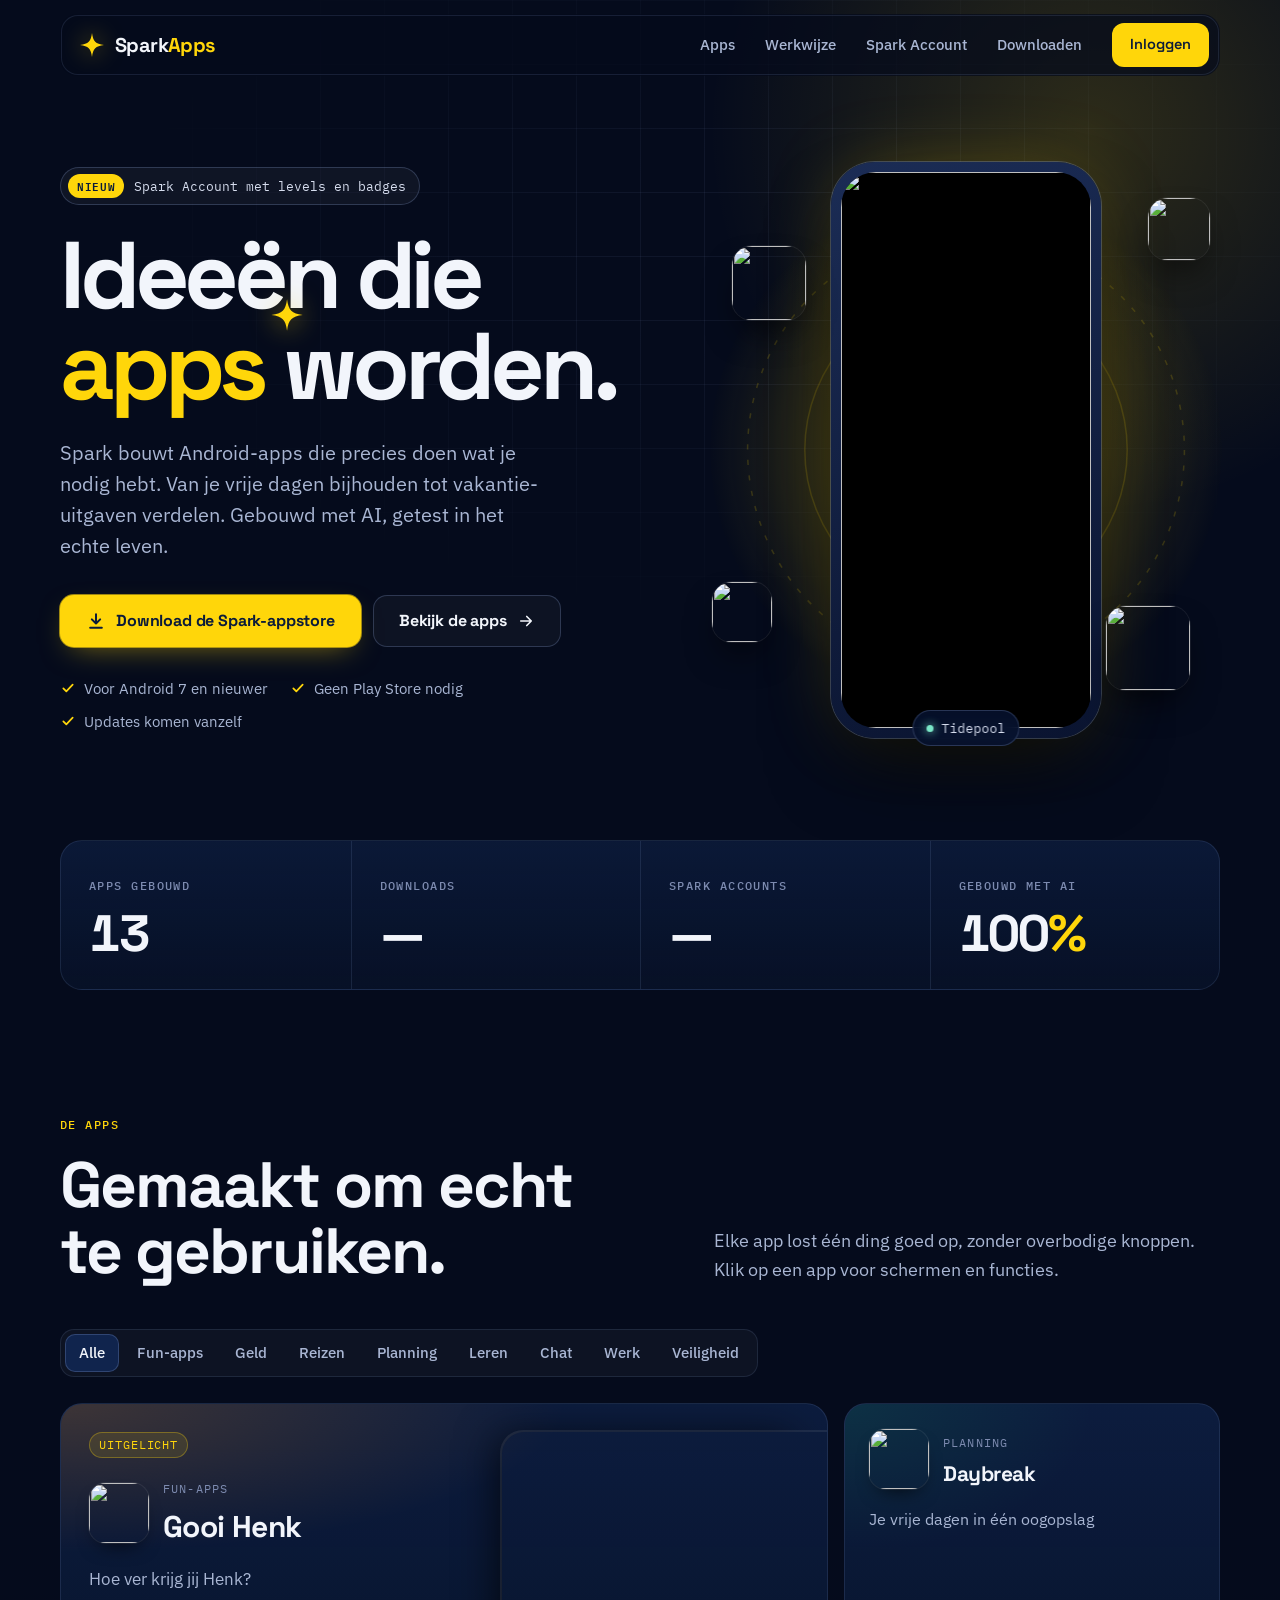
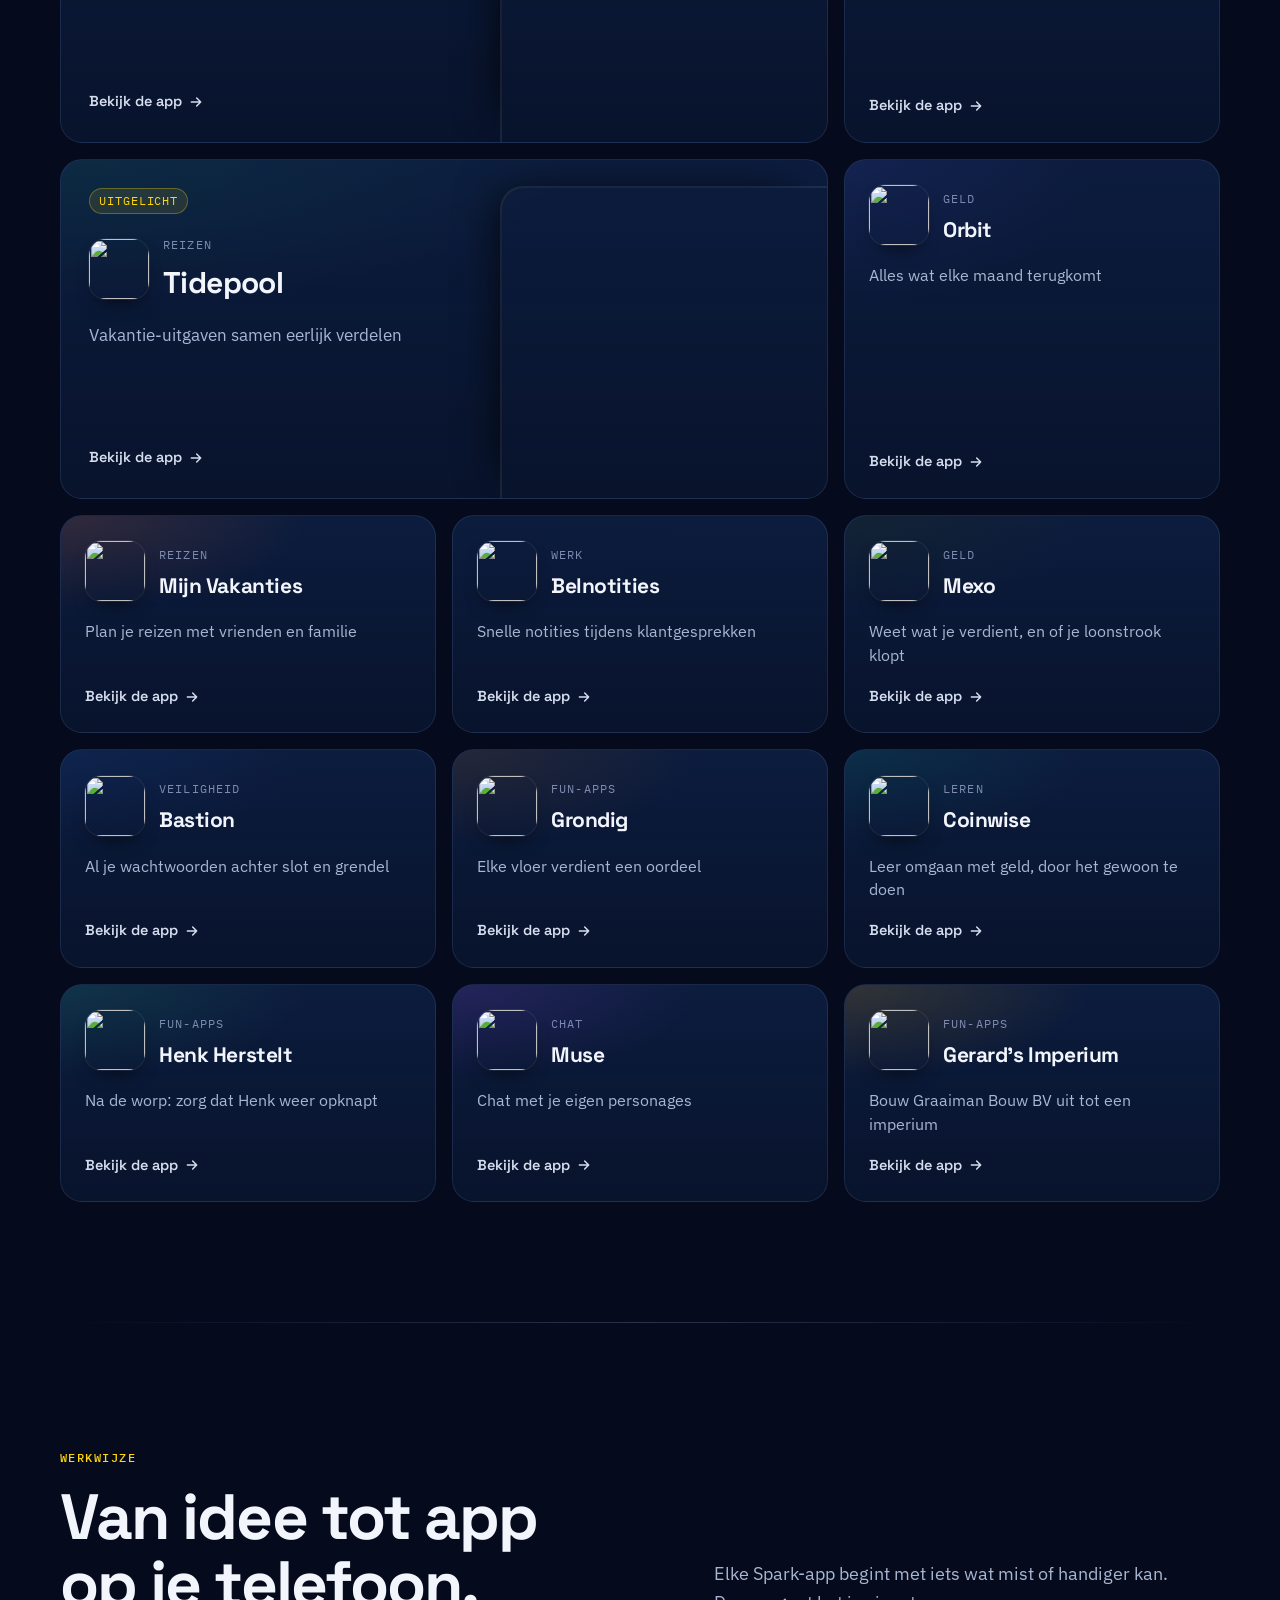
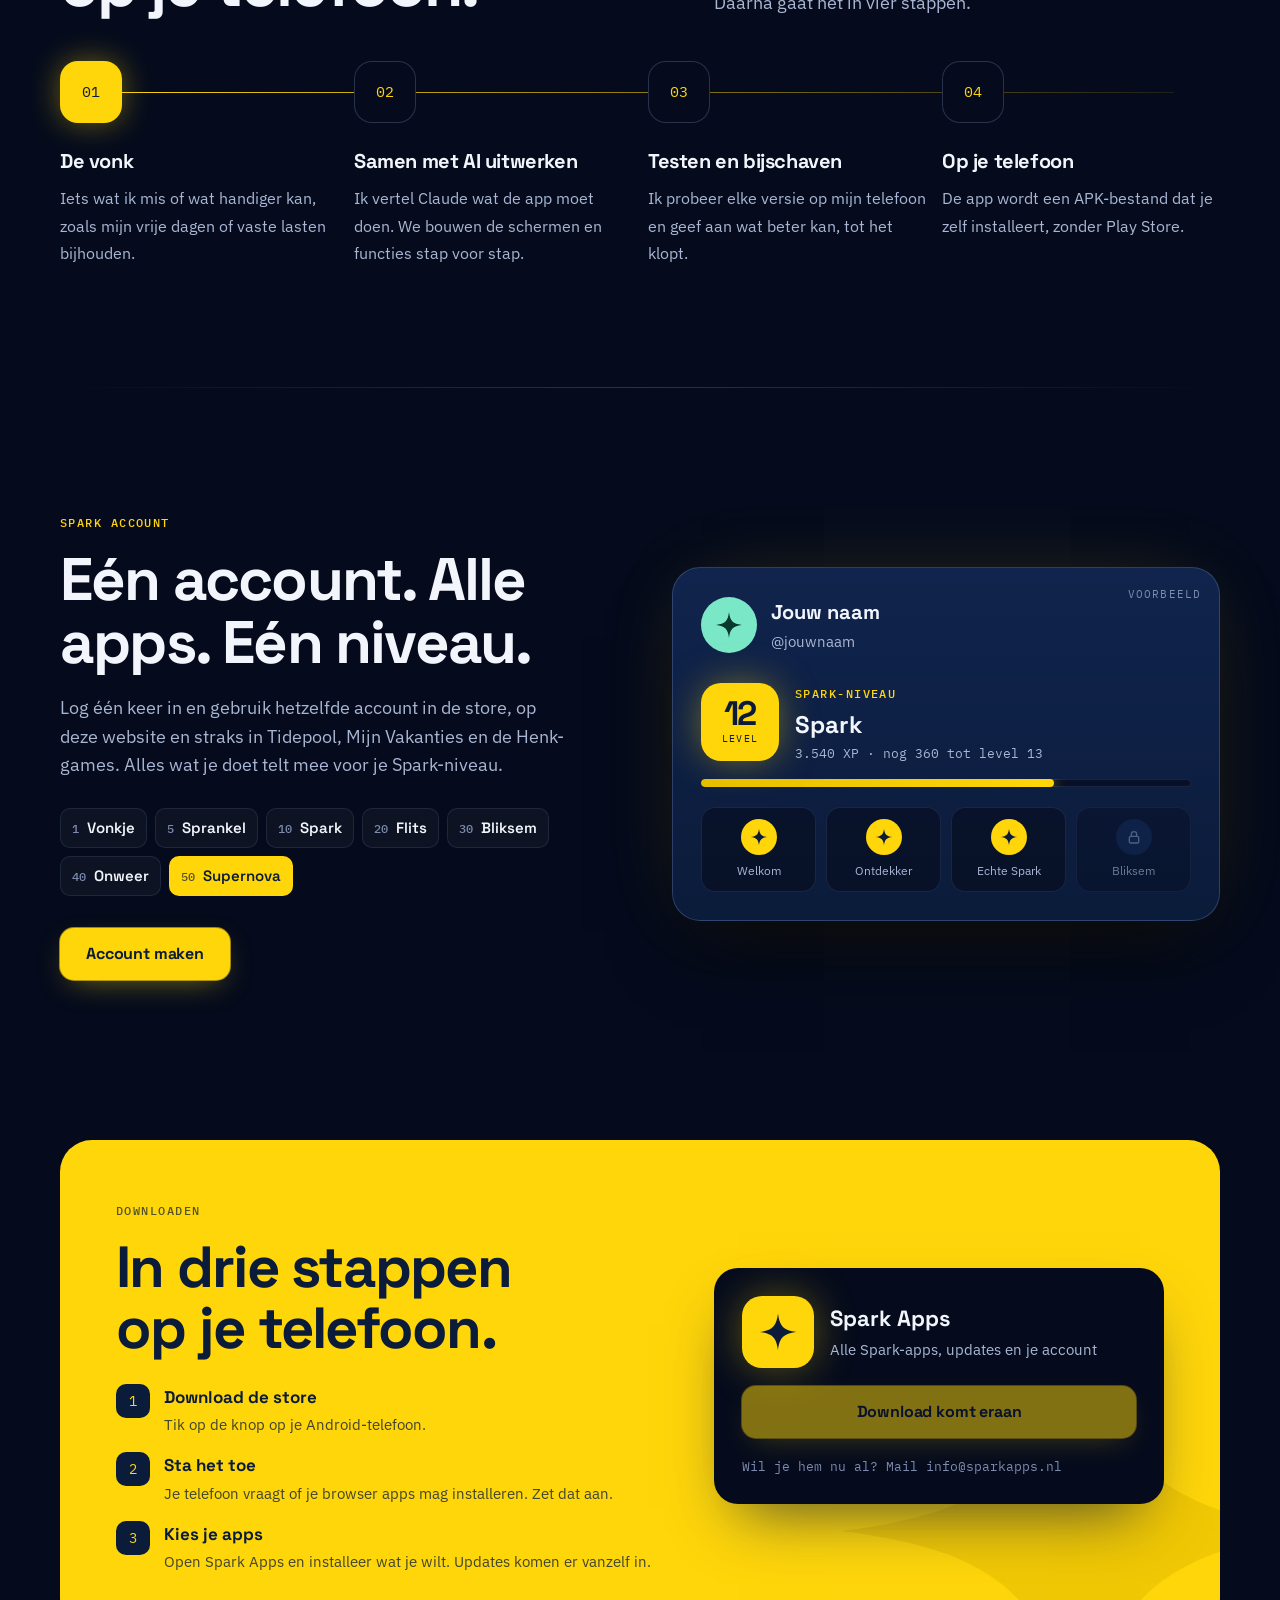
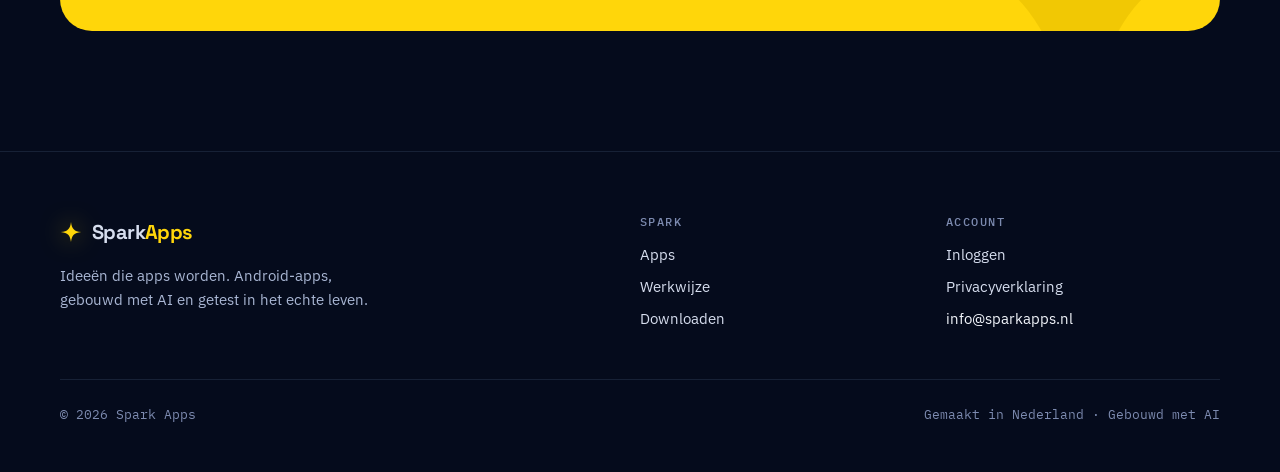
==== commit a5d2b64a: "Add files via upload" ====
--- a/index.html
+++ b/index.html
@@ -11,123 +11,147 @@
 <link rel="icon" href="data:image/svg+xml,%3Csvg xmlns='http://www.w3.org/2000/svg' viewBox='0 0 100 100'%3E%3Cpath d='M50 4 C54 36 64 46 96 50 C64 54 54 64 50 96 C46 64 36 54 4 50 C36 46 46 36 50 4 Z' fill='%23FFD60A'/%3E%3C/svg%3E">
 <link rel="preconnect" href="https://fonts.googleapis.com">
 <link rel="preconnect" href="https://fonts.gstatic.com" crossorigin>
-<link rel="stylesheet" href="https://fonts.googleapis.com/css2?family=Space+Grotesk:wght@400;500;600;700&display=swap">
-<link rel="stylesheet" href="site.css?v=1">
+<link rel="stylesheet" href="https://fonts.googleapis.com/css2?family=IBM+Plex+Mono:wght@500&family=IBM+Plex+Sans:wght@400;500;600&family=Space+Grotesk:wght@500;600;700&display=swap">
+<link rel="stylesheet" href="site.css?v=2">
 </head>
 <body>
 
-<header class="top">
+<header class="top" id="top">
   <div class="wrap">
-    <a class="logo" href="#" aria-label="Spark Apps, naar de start">
-      <svg width="28" height="28" viewBox="0 0 100 100" aria-hidden="true"><path d="M50 4 C54 36 64 46 96 50 C64 54 54 64 50 96 C46 64 36 54 4 50 C36 46 46 36 50 4 Z" fill="#FFD60A"/></svg>
-      <span class="lw">Spark<span>Apps</span></span>
-    </a>
-    <nav class="nav" aria-label="Hoofdmenu">
-      <a href="#apps">Apps</a>
-      <a href="#hoe">Hoe het werkt</a>
-      <a href="#spark-account">Spark Account</a>
-      <a href="#download">Downloaden</a>
-    </nav>
-    <a class="acc-btn out" id="acc-btn" href="#account">Inloggen</a>
+    <div class="bar">
+      <a class="logo" href="#" aria-label="Spark Apps, naar de start">
+        <svg width="26" height="26" viewBox="0 0 100 100" aria-hidden="true"><path d="M50 4 C54 36 64 46 96 50 C64 54 54 64 50 96 C46 64 36 54 4 50 C36 46 46 36 50 4 Z" fill="#FFD60A"/></svg>
+        <span class="lw">Spark<span>Apps</span></span>
+      </a>
+      <nav class="nav" aria-label="Hoofdmenu">
+        <a href="#apps">Apps</a>
+        <a href="#werkwijze">Werkwijze</a>
+        <a href="#spark-account">Spark Account</a>
+        <a href="#download">Downloaden</a>
+      </nav>
+      <a class="acc-btn out" id="acc-btn" href="#account">Inloggen</a>
+    </div>
   </div>
 </header>
 
 <!-- ================= HOME ================= -->
 <main id="v-home">
   <section class="hero">
+    <div class="gridbg" aria-hidden="true"></div>
     <div class="wrap">
       <div>
-        <span class="kicker">Spark Apps</span>
-        <h1>Ideeën die <em>apps</em> worden.</h1>
-        <p class="lead">Apps voor Android, elk begonnen als iets wat ik zelf nodig had. Gebouwd met AI, stap voor stap getest op mijn eigen telefoon.</p>
+        <a class="pill" href="#spark-account"><b>Nieuw</b> Spark Account met levels en badges</a>
+        <h1>Ideeën die<br><span class="y">apps<svg viewBox="0 0 100 100" aria-hidden="true"><path d="M50 4 C54 36 64 46 96 50 C64 54 54 64 50 96 C46 64 36 54 4 50 C36 46 46 36 50 4 Z" fill="#FFD60A"/></svg></span> worden.</h1>
+        <p class="lead">Spark bouwt Android-apps die precies doen wat je nodig hebt. Van je vrije dagen bijhouden tot vakantie-uitgaven verdelen. Gebouwd met AI, getest in het echte leven.</p>
         <div class="ctas">
           <a class="btn" href="#download">
             <svg width="20" height="20" viewBox="0 0 24 24" fill="none" stroke="currentColor" stroke-width="2.4" stroke-linecap="round" stroke-linejoin="round" aria-hidden="true"><path d="M12 4v11M7 10l5 5 5-5M5 20h14"/></svg>
             Download de Spark-appstore
           </a>
-          <a class="btn ghost" href="#apps">Bekijk de apps</a>
+          <a class="btn ghost" href="#apps">Bekijk de apps <svg class="arr" width="18" height="18" viewBox="0 0 24 24" fill="none" stroke="currentColor" stroke-width="2.2" stroke-linecap="round" stroke-linejoin="round" aria-hidden="true"><path d="M5 12h14M13 6l6 6-6 6"/></svg></a>
         </div>
-        <p class="note">Alleen voor Android. Niet uit de Play Store, maar rechtstreeks van Spark.</p>
+        <ul class="trust">
+          <li><svg width="16" height="16" viewBox="0 0 24 24" fill="none" stroke="currentColor" stroke-width="2.6" stroke-linecap="round" stroke-linejoin="round" aria-hidden="true"><path d="M5 12.5l4.5 4.5L19 7"/></svg>Voor Android 7 en nieuwer</li>
+          <li><svg width="16" height="16" viewBox="0 0 24 24" fill="none" stroke="currentColor" stroke-width="2.6" stroke-linecap="round" stroke-linejoin="round" aria-hidden="true"><path d="M5 12.5l4.5 4.5L19 7"/></svg>Geen Play Store nodig</li>
+          <li><svg width="16" height="16" viewBox="0 0 24 24" fill="none" stroke="currentColor" stroke-width="2.6" stroke-linecap="round" stroke-linejoin="round" aria-hidden="true"><path d="M5 12.5l4.5 4.5L19 7"/></svg>Updates komen vanzelf</li>
+        </ul>
       </div>
-      <div class="mosaic" id="mosaic" aria-hidden="true"></div>
+      <div class="stage" id="stage" aria-hidden="true">
+        <svg class="burst" viewBox="0 0 200 200"><defs><radialGradient id="g" cx="50%" cy="50%" r="50%"><stop offset="0" stop-color="#FFD60A" stop-opacity=".35"/><stop offset="1" stop-color="#FFD60A" stop-opacity="0"/></radialGradient></defs><circle cx="100" cy="100" r="100" fill="url(#g)"/><g stroke="#FFD60A" stroke-opacity=".18" stroke-width=".6"><circle cx="100" cy="100" r="62" fill="none"/><circle cx="100" cy="100" r="84" fill="none" stroke-dasharray="2 4"/></g></svg>
+        <div class="phone"><div class="notch"></div><div class="screen" id="screen"></div></div>
+        <div id="floats"></div>
+        <div class="caption"><i></i><span id="cap">Spark Apps</span></div>
+      </div>
     </div>
   </section>
 
   <div class="stats" aria-label="Spark in cijfers">
     <div class="wrap">
-      <div class="stat"><b id="st-apps">13</b><span>apps gebouwd</span></div>
-      <div class="stat"><b id="st-dl">—</b><span>downloads via de store</span></div>
-      <div class="stat"><b id="st-acc">—</b><span>Spark Accounts</span></div>
-      <div class="stat"><b>100%</b><span>gebouwd met AI</span></div>
+      <div class="grid">
+        <div class="stat"><span class="label">Apps gebouwd</span><b id="st-apps">13</b></div>
+        <div class="stat"><span class="label">Downloads</span><b id="st-dl">—</b></div>
+        <div class="stat"><span class="label">Spark Accounts</span><b id="st-acc">—</b></div>
+        <div class="stat"><span class="label">Gebouwd met AI</span><b>100<em>%</em></b></div>
+      </div>
     </div>
   </div>
 
   <section class="band" id="apps" aria-labelledby="apps-t">
     <div class="wrap">
       <div class="sec-head">
-        <div><span class="kicker">De apps</span><h2 id="apps-t">Wat er in de store staat</h2></div>
-        <p>Van je vrije dagen bijhouden tot Henk zo ver mogelijk gooien. Tik op een app voor meer.</p>
+        <div><span class="label">De apps</span><h2 id="apps-t">Gemaakt om echt te gebruiken.</h2></div>
+        <p>Elke app lost één ding goed op, zonder overbodige knoppen. Klik op een app voor schermen en functies.</p>
       </div>
-      <div class="chips" id="chips" role="group" aria-label="Filter op soort app"></div>
+      <div class="tabs" id="chips" role="group" aria-label="Filter op soort app"></div>
       <div class="app-grid" id="app-grid"></div>
     </div>
   </section>
 
-  <section class="band alt" id="hoe" aria-labelledby="hoe-t">
+  <div class="wrap"><div class="divider"></div></div>
+
+  <section class="band" id="werkwijze" aria-labelledby="hoe-t">
     <div class="wrap">
       <div class="sec-head">
-        <div><span class="kicker">Zo bouw ik een app</span><h2 id="hoe-t">Van idee tot app</h2></div>
-        <p>Elke Spark-app begint met iets wat mist of handiger kan.</p>
+        <div><span class="label">Werkwijze</span><h2 id="hoe-t">Van idee tot app op je telefoon.</h2></div>
+        <p>Elke Spark-app begint met iets wat mist of handiger kan. Daarna gaat het in vier stappen.</p>
       </div>
-      <ol class="steps" id="build-steps"></ol>
+      <ol class="flow" id="build-steps"></ol>
     </div>
   </section>
 
-  <section class="band" id="installeren" aria-labelledby="inst-t">
-    <div class="wrap">
-      <div class="sec-head">
-        <div><span class="kicker">Installeren</span><h2 id="inst-t">In drie stappen op je telefoon</h2></div>
-        <p>De eerste keer vraagt je telefoon of Spark Apps apps mag installeren. Daarna gaat het vanzelf.</p>
+  <div class="wrap"><div class="divider"></div></div>
+
+  <section class="band" id="spark-account" aria-labelledby="sa-t">
+    <div class="wrap acc-split">
+      <div>
+        <span class="label">Spark Account</span>
+        <h2 id="sa-t">Eén account. Alle apps. Eén niveau.</h2>
+        <p>Log één keer in en gebruik hetzelfde account in de store, op deze website en straks in Tidepool, Mijn Vakanties en de Henk-games. Alles wat je doet telt mee voor je Spark-niveau.</p>
+        <ul class="tiers" aria-label="De niveaus">
+          <li><i>1</i>Vonkje</li><li><i>5</i>Sprankel</li><li><i>10</i>Spark</li><li><i>20</i>Flits</li><li><i>30</i>Bliksem</li><li><i>40</i>Onweer</li><li><i>50</i>Supernova</li>
+        </ul>
+        <a class="btn" href="#account" id="sa-cta">Account maken</a>
       </div>
-      <ol class="steps">
-        <li><b>Download de store</b><span>Tik op de downloadknop hieronder op je Android-telefoon.</span></li>
-        <li><b>Sta het toe</b><span>Je telefoon vraagt of je browser apps mag installeren. Zet dat aan.</span></li>
-        <li><b>Kies je apps</b><span>Open Spark Apps en installeer wat je wilt. Updates komen er vanzelf in.</span></li>
-      </ol>
+      <div class="demo" aria-label="Voorbeeld van een Spark-profiel">
+        <span class="tag">Voorbeeld</span>
+        <div class="who">
+          <span class="spa-av" style="width:56px;height:56px;background:#7AE7C7"><svg viewBox="0 0 100 100" width="28" height="28" aria-hidden="true"><path d="M50 4 C54 36 64 46 96 50 C64 54 54 64 50 96 C46 64 36 54 4 50 C36 46 46 36 50 4 Z" fill="#08392C"/></svg></span>
+          <div><b>Jouw naam</b><span>@jouwnaam</span></div>
+        </div>
+        <div class="lv">
+          <div class="lvl-num"><b>12</b><span>level</span></div>
+          <div><span class="kicker">Spark-niveau</span><div style="font-family:var(--display);font-weight:700;font-size:24px">Spark</div><div style="font-family:var(--mono);font-size:13px;color:var(--muted)">3.540 XP · nog 360 tot level 13</div></div>
+        </div>
+        <div class="bar"><i style="width:72%"></i></div>
+        <div class="badge-row">
+          <div><span class="ic"><svg viewBox="0 0 100 100" width="18" height="18" aria-hidden="true"><path d="M50 4 C54 36 64 46 96 50 C64 54 54 64 50 96 C46 64 36 54 4 50 C36 46 46 36 50 4 Z" fill="#0B1B3A"/></svg></span>Welkom</div>
+          <div><span class="ic"><svg viewBox="0 0 100 100" width="18" height="18" aria-hidden="true"><path d="M50 4 C54 36 64 46 96 50 C64 54 54 64 50 96 C46 64 36 54 4 50 C36 46 46 36 50 4 Z" fill="#0B1B3A"/></svg></span>Ontdekker</div>
+          <div><span class="ic"><svg viewBox="0 0 100 100" width="18" height="18" aria-hidden="true"><path d="M50 4 C54 36 64 46 96 50 C64 54 54 64 50 96 C46 64 36 54 4 50 C36 46 46 36 50 4 Z" fill="#0B1B3A"/></svg></span>Echte Spark</div>
+          <div class="off"><span class="ic"><svg width="16" height="16" viewBox="0 0 24 24" fill="none" stroke="currentColor" stroke-width="2" stroke-linecap="round" aria-hidden="true"><rect x="5" y="11" width="14" height="10" rx="2"/><path d="M8 11V8a4 4 0 0 1 8 0v3"/></svg></span>Bliksem</div>
+        </div>
+      </div>
     </div>
   </section>
 
-  <section class="band alt" id="spark-account" aria-labelledby="sa-t">
-    <div class="wrap acc-split">
-      <div>
-        <span class="kicker">Spark Account</span>
-        <h2 id="sa-t" style="font-size:clamp(32px,4.6vw,52px);margin-top:10px">Eén account voor alle apps.</h2>
-        <p>Log één keer in en gebruik hetzelfde account in de store en straks in Tidepool, Mijn Vakanties en de Henk-games. Alles wat je doet telt mee voor je <b>Spark-niveau</b>: hoe meer je de apps gebruikt, hoe hoger je komt.</p>
-        <div class="ctas" style="display:flex;flex-wrap:wrap;gap:12px;margin-top:26px">
-          <a class="btn" href="#account" id="sa-cta">Account maken</a>
-        </div>
-      </div>
-      <ul class="tiers" aria-label="De niveaus">
-        <li><i>Level 1</i><b>Vonkje</b></li>
-        <li><i>Level 5</i><b>Sprankel</b></li>
-        <li><i>Level 10</i><b>Spark</b></li>
-        <li><i>Level 20</i><b>Flits</b></li>
-        <li><i>Level 30</i><b>Bliksem</b></li>
-        <li><i>Level 40</i><b>Onweer</b></li>
-        <li><i>Level 50</i><b>Supernova</b></li>
-      </ul>
-    </div>
-  </section>
-
-  <section class="band" id="download" aria-labelledby="dl-t">
+  <section class="band" id="download" aria-labelledby="dl-t" style="padding-top:40px">
     <div class="wrap">
       <div class="dl">
-        <div class="big-star"><svg width="64" height="64" viewBox="0 0 100 100" aria-hidden="true"><path d="M50 4 C54 36 64 46 96 50 C64 54 54 64 50 96 C46 64 36 54 4 50 C36 46 46 36 50 4 Z" fill="#0B1B3A"/></svg></div>
         <div>
-          <h2 id="dl-t">De Spark-appstore</h2>
-          <p>Alle Spark-apps op één plek, met updates en je Spark Account. Werkt op Android 7 en nieuwer.</p>
-          <a class="btn" id="dl-btn" href="#download" aria-disabled="true">Download komt eraan</a>
-          <p class="meta" id="dl-meta">Wil je hem nu al? Mail naar info@sparkapps.nl.</p>
+          <span class="label">Downloaden</span>
+          <h2 id="dl-t">In drie stappen op je telefoon.</h2>
+          <ol>
+            <li><div><b>Download de store</b><span>Tik op de knop op je Android-telefoon.</span></div></li>
+            <li><div><b>Sta het toe</b><span>Je telefoon vraagt of je browser apps mag installeren. Zet dat aan.</span></div></li>
+            <li><div><b>Kies je apps</b><span>Open Spark Apps en installeer wat je wilt. Updates komen er vanzelf in.</span></div></li>
+          </ol>
+        </div>
+        <div class="store-card">
+          <div class="row1">
+            <div class="sico"><svg width="40" height="40" viewBox="0 0 100 100" aria-hidden="true"><path d="M50 4 C54 36 64 46 96 50 C64 54 54 64 50 96 C46 64 36 54 4 50 C36 46 46 36 50 4 Z" fill="#0B1B3A"/></svg></div>
+            <div><b>Spark Apps</b><span class="sub">Alle Spark-apps, updates en je account</span></div>
+          </div>
+          <a class="btn full" id="dl-btn" href="#download" aria-disabled="true">Download komt eraan</a>
+          <span class="meta" id="dl-meta">Wil je hem nu al? Mail info@sparkapps.nl</span>
         </div>
       </div>
     </div>
@@ -136,22 +160,35 @@
 
 <!-- ================= ACCOUNT ================= -->
 <main id="v-account" class="acc-page" hidden>
+  <div class="gridbg" aria-hidden="true"></div>
   <div class="wrap" id="acc-body"></div>
 </main>
 
 <footer>
   <div class="wrap">
-    <span>© <span id="year">2026</span> Spark Apps · Gemaakt met AI</span>
-    <span>Vragen? <span class="copy">info@sparkapps.nl</span></span>
-    <a href="privacy.html">Privacyverklaring</a>
+    <div class="cols">
+      <div>
+        <a class="logo" href="#"><svg width="22" height="22" viewBox="0 0 100 100" aria-hidden="true"><path d="M50 4 C54 36 64 46 96 50 C64 54 54 64 50 96 C46 64 36 54 4 50 C36 46 46 36 50 4 Z" fill="#FFD60A"/></svg><span class="lw">Spark<span>Apps</span></span></a>
+        <p class="blurb">Ideeën die apps worden. Android-apps, gebouwd met AI en getest in het echte leven.</p>
+      </div>
+      <div>
+        <h3>Spark</h3>
+        <ul><li><a href="#apps">Apps</a></li><li><a href="#werkwijze">Werkwijze</a></li><li><a href="#download">Downloaden</a></li></ul>
+      </div>
+      <div>
+        <h3>Account</h3>
+        <ul><li><a href="#account">Inloggen</a></li><li><a href="privacy.html">Privacyverklaring</a></li><li><span class="copy">info@sparkapps.nl</span></li></ul>
+      </div>
+    </div>
+    <div class="base"><span>© <span id="year">2026</span> Spark Apps</span><span>Gemaakt in Nederland · Gebouwd met AI</span></div>
   </div>
 </footer>
 
 <dialog id="dlg-app" aria-labelledby="dlg-app-t"><div class="dlg" id="dlg-app-body"></div></dialog>
 <div class="toast" id="toast" role="status" aria-live="polite"></div>
 
-<script src="apps.js?v=1"></script>
-<script src="spark-account.js?v=1"></script>
-<script src="site.js?v=1"></script>
+<script src="apps.js?v=2"></script>
+<script src="spark-account.js?v=2"></script>
+<script src="site.js?v=2"></script>
 </body>
 </html>
--- a/site.css
+++ b/site.css
@@ -1,226 +1,322 @@
-/* Layout: één brede kolom met banden; header blijft bovenaan. Merk: Spark (navy + vonkgeel). */
+/* Layout: donkere merk-look (bewust één thema). Brede banden met een 12-koloms raster; header zweeft als glas.
+   Display: Space Grotesk (Spark-merkletter) · Tekst: IBM Plex Sans · Labels/cijfers: IBM Plex Mono */
 :root {
-  --ground: #F3F5FA; --band: #FFFFFF; --card: #FFFFFF; --card2: #E9EDF7; --line: #DCE2EF;
-  --text: #0B1B3A; --soft: #23345C; --muted: #4A5878; --faint: #6B7899;
-  --spark: #FFD60A; --spark-ink: #8A6A00; --on-spark: #0B1B3A; --navy: #0B1B3A;
-  --mint: #0F7A5C; --red: #B42318; --red-bg: #FDECEA;
-  --shadow: 0 18px 40px -18px rgba(11, 27, 58, .35);
+  --bg: #050B1C;
+  --bg2: #071230;
+  --panel: #0B1B3A;
+  --panel2: #10244D;
+  --line: rgba(150, 175, 230, .13);
+  --line2: rgba(150, 175, 230, .24);
+  --text: #F2F5FB;
+  --soft: #D6DDEE;
+  --muted: #A9B6D3;
+  --faint: #7D8BB0;
+  --spark: #FFD60A;
+  --spark-2: #FFE45C;
+  --spark-soft: rgba(255, 214, 10, .10);
+  --on-spark: #0B1B3A;
+  --mint: #7AE7C7;
+  --red: #FF8A8A;
+  --red-bg: rgba(255, 138, 138, .12);
   --display: 'Space Grotesk', 'Segoe UI', system-ui, sans-serif;
-  --body: 'Space Grotesk', 'Segoe UI', system-ui, sans-serif;
+  --body: 'IBM Plex Sans', 'Segoe UI', system-ui, sans-serif;
+  --mono: 'IBM Plex Mono', ui-monospace, 'SFMono-Regular', Menlo, monospace;
   --ease: cubic-bezier(.2, .8, .2, 1);
-}
-@media (prefers-color-scheme: dark) {
-  :root:not([data-theme="light"]) {
-    --ground: #050B1C; --band: #081330; --card: #0B1B3A; --card2: #12285A; --line: #1C2F5E;
-    --text: #F2F5FB; --soft: #D6DDEE; --muted: #A9B6D3; --faint: #8593B8;
-    --spark-ink: #FFD60A; --mint: #7AE7C7; --red: #FF8A8A; --red-bg: rgba(255, 138, 138, .12);
-    --shadow: 0 20px 40px -14px rgba(0, 0, 0, .7);
-    color-scheme: dark;
-  }
-}
-:root[data-theme="dark"] {
-  --ground: #050B1C; --band: #081330; --card: #0B1B3A; --card2: #12285A; --line: #1C2F5E;
-  --text: #F2F5FB; --soft: #D6DDEE; --muted: #A9B6D3; --faint: #8593B8;
-  --spark-ink: #FFD60A; --mint: #7AE7C7; --red: #FF8A8A; --red-bg: rgba(255, 138, 138, .12);
-  --shadow: 0 20px 40px -14px rgba(0, 0, 0, .7);
+  --r: 22px;
   color-scheme: dark;
 }
 
 * { box-sizing: border-box; }
-html { scroll-behavior: smooth; scroll-padding-top: 84px; }
-@media (prefers-reduced-motion: reduce) { html { scroll-behavior: auto; } * { animation: none !important; transition: none !important; } }
-body { margin: 0; background: var(--ground); color: var(--text); font-family: var(--body); font-size: 17px; line-height: 1.55; -webkit-font-smoothing: antialiased; }
-img { max-width: 100%; }
+html { scroll-behavior: smooth; scroll-padding-top: 96px; background: var(--bg); }
+@media (prefers-reduced-motion: reduce) { html { scroll-behavior: auto; } *, *::before, *::after { animation: none !important; transition: none !important; } }
+body { margin: 0; background: var(--bg); color: var(--text); font-family: var(--body); font-size: 17px; line-height: 1.6; -webkit-font-smoothing: antialiased; overflow-x: hidden; }
+img { max-width: 100%; display: block; }
 a { color: inherit; }
-h1, h2, h3 { font-family: var(--display); margin: 0; letter-spacing: -.02em; text-wrap: balance; line-height: 1.08; }
+h1, h2, h3 { font-family: var(--display); font-weight: 700; margin: 0; letter-spacing: -.03em; line-height: 1.04; text-wrap: balance; }
 p { margin: 0; }
 [hidden] { display: none !important; }
-:focus-visible { outline: 3px solid var(--spark); outline-offset: 3px; border-radius: 8px; }
-.wrap { width: 100%; max-width: 1120px; margin: 0 auto; padding-left: max(20px, env(safe-area-inset-left, 0px)); padding-right: max(20px, env(safe-area-inset-right, 0px)); }
-.kicker { font-size: 12px; font-weight: 700; letter-spacing: .2em; text-transform: uppercase; color: var(--spark-ink); }
+:focus-visible { outline: 2px solid var(--spark); outline-offset: 3px; border-radius: 8px; }
+::selection { background: var(--spark); color: var(--on-spark); }
+.wrap { width: 100%; max-width: 1200px; margin: 0 auto; padding-left: max(20px, env(safe-area-inset-left, 0px)); padding-right: max(20px, env(safe-area-inset-right, 0px)); }
 .sr-only { position: absolute; width: 1px; height: 1px; overflow: hidden; clip: rect(0 0 0 0); white-space: nowrap; }
+.label { font-family: var(--mono); font-size: 12px; font-weight: 500; letter-spacing: .12em; text-transform: uppercase; color: var(--spark); }
+.kicker { font-family: var(--mono); font-size: 12px; font-weight: 500; letter-spacing: .12em; text-transform: uppercase; color: var(--spark); }
 
 /* ---------- knoppen ---------- */
-.btn { display: inline-flex; align-items: center; justify-content: center; gap: 10px; min-height: 52px; padding: 0 24px; border-radius: 99px; border: 0; background: var(--spark); color: var(--on-spark); font: inherit; font-weight: 700; font-size: 16px; text-decoration: none; cursor: pointer; transition: transform .2s var(--ease), box-shadow .2s; }
-.btn:hover { transform: translateY(-2px); box-shadow: 0 10px 24px -10px rgba(255, 214, 10, .8); }
-.btn:disabled, .btn[aria-disabled="true"] { opacity: .55; cursor: default; transform: none; box-shadow: none; }
-.btn.ghost { background: transparent; color: var(--text); border: 1.5px solid var(--line); }
-.btn.ghost:hover { box-shadow: none; border-color: var(--faint); }
-.btn.sm { min-height: 42px; padding: 0 18px; font-size: 14.5px; }
-.btn.danger { background: transparent; color: var(--red); border: 1.5px solid var(--red); }
+.btn { position: relative; display: inline-flex; align-items: center; justify-content: center; gap: 10px; min-height: 52px; padding: 0 26px; border-radius: 14px; border: 0; background: var(--spark); color: var(--on-spark); font: inherit; font-family: var(--display); font-weight: 700; font-size: 16px; letter-spacing: -.01em; text-decoration: none; cursor: pointer; transition: transform .25s var(--ease), box-shadow .25s var(--ease), background .2s; box-shadow: 0 0 0 1px rgba(255, 214, 10, .6), 0 10px 30px -12px rgba(255, 214, 10, .55); }
+.btn:hover { transform: translateY(-2px); background: var(--spark-2); box-shadow: 0 0 0 1px rgba(255, 214, 10, .8), 0 16px 40px -12px rgba(255, 214, 10, .7); }
+.btn:disabled, .btn[aria-disabled="true"] { opacity: .5; cursor: default; transform: none; }
+.btn.ghost { background: rgba(255, 255, 255, .03); color: var(--text); box-shadow: inset 0 0 0 1px var(--line2); }
+.btn.ghost:hover { background: rgba(255, 255, 255, .07); box-shadow: inset 0 0 0 1px rgba(150, 175, 230, .4); }
+.btn.sm { min-height: 42px; padding: 0 18px; font-size: 14.5px; border-radius: 12px; }
+.btn.danger { background: transparent; color: var(--red); box-shadow: inset 0 0 0 1px rgba(255, 138, 138, .5); }
 .btn.full { width: 100%; }
+.btn .arr { transition: transform .25s var(--ease); }
+.btn:hover .arr { transform: translateX(3px); }
 
 /* ---------- header ---------- */
-body::before { content: ""; position: fixed; inset: 0 0 auto; height: env(safe-area-inset-top, 0px); z-index: 31; background: var(--ground); }
-.top { position: sticky; top: env(safe-area-inset-top, 0px); z-index: 30; background: color-mix(in srgb, var(--ground) 86%, transparent); backdrop-filter: blur(12px); -webkit-backdrop-filter: blur(12px); border-bottom: 1px solid var(--line); }
-.top .wrap { display: flex; align-items: center; gap: 18px; height: 68px; }
-.logo { display: inline-flex; align-items: center; gap: 10px; font-weight: 700; font-size: 20px; text-decoration: none; letter-spacing: -.02em; }
-.logo svg { filter: drop-shadow(0 0 10px rgba(255, 214, 10, .5)); }
-.logo .lw span { color: var(--spark-ink); }
-.nav { display: flex; gap: 4px; margin-left: auto; }
-.nav a { padding: 10px 14px; border-radius: 99px; text-decoration: none; color: var(--muted); font-weight: 500; font-size: 15px; }
-.nav a:hover { color: var(--text); background: var(--card2); }
-.acc-btn { display: inline-flex; align-items: center; gap: 8px; height: 44px; padding: 0 6px 0 14px; border-radius: 99px; border: 1.5px solid var(--line); background: var(--card); color: var(--text); font: inherit; font-weight: 600; font-size: 14.5px; cursor: pointer; text-decoration: none; }
-.acc-btn .spa-av { margin-right: -2px; }
-.acc-btn.out { padding: 0 16px; }
-@media (max-width: 760px) { .nav { display: none; } .acc-btn { margin-left: auto; } }
+body::before { content: ""; position: fixed; inset: 0 0 auto; height: env(safe-area-inset-top, 0px); z-index: 41; background: var(--bg); }
+.top { position: fixed; left: 0; right: 0; top: env(safe-area-inset-top, 0px); z-index: 40; padding-top: 14px; transition: padding .3s var(--ease); }
+.top .bar { display: flex; align-items: center; gap: 16px; height: 62px; padding: 0 10px 0 18px; border-radius: 18px; border: 1px solid transparent; transition: background .3s, border-color .3s, backdrop-filter .3s; }
+.top.scrolled { padding-top: 10px; }
+.top.scrolled .bar, .top.solid .bar { background: rgba(7, 18, 48, .72); border-color: var(--line); backdrop-filter: blur(16px) saturate(140%); -webkit-backdrop-filter: blur(16px) saturate(140%); }
+.logo { display: inline-flex; align-items: center; gap: 10px; font-family: var(--display); font-weight: 700; font-size: 20px; text-decoration: none; letter-spacing: -.03em; }
+.logo svg { filter: drop-shadow(0 0 12px rgba(255, 214, 10, .6)); }
+.logo .lw span { color: var(--spark); }
+.nav { display: flex; gap: 2px; margin-left: auto; }
+.nav a { padding: 9px 14px; border-radius: 10px; text-decoration: none; color: var(--muted); font-size: 15px; font-weight: 500; transition: color .2s, background .2s; }
+.nav a:hover { color: var(--text); background: rgba(255, 255, 255, .05); }
+.acc-btn { display: inline-flex; align-items: center; gap: 10px; height: 44px; padding: 0 6px 0 16px; border-radius: 12px; background: rgba(255, 255, 255, .05); box-shadow: inset 0 0 0 1px var(--line2); color: var(--text); font-family: var(--display); font-weight: 600; font-size: 14.5px; text-decoration: none; }
+.acc-btn:hover { background: rgba(255, 255, 255, .09); }
+.acc-btn.out { padding: 0 18px; background: var(--spark); color: var(--on-spark); box-shadow: none; }
+.acc-btn.out:hover { background: var(--spark-2); }
+@media (max-width: 860px) { .nav { display: none; } .acc-btn { margin-left: auto; } }
 
 /* ---------- avatar ---------- */
 .spa-av { display: inline-flex; align-items: center; justify-content: center; border-radius: 50%; overflow: hidden; flex: none; }
 .spa-av img { width: 100%; height: 100%; object-fit: cover; }
-.spa-av b { font-weight: 700; line-height: 1; }
+.spa-av b { font-weight: 700; line-height: 1; font-family: var(--display); }
+
+/* ---------- achtergrondraster ---------- */
+.gridbg { position: absolute; inset: 0; pointer-events: none; background-image: linear-gradient(var(--line) 1px, transparent 1px), linear-gradient(90deg, var(--line) 1px, transparent 1px); background-size: 64px 64px; -webkit-mask-image: radial-gradient(ellipse 70% 60% at 60% 30%, #000 20%, transparent 75%); mask-image: radial-gradient(ellipse 70% 60% at 60% 30%, #000 20%, transparent 75%); opacity: .55; }
 
 /* ---------- hero ---------- */
-.hero { padding: 72px 0 56px; overflow: hidden; }
-.hero .wrap { display: grid; grid-template-columns: minmax(0, 1.05fr) minmax(0, .95fr); gap: 48px; align-items: center; }
-.hero h1 { font-size: clamp(44px, 7vw, 84px); letter-spacing: -.045em; margin: 14px 0 20px; }
-.hero h1 em { font-style: normal; color: var(--spark-ink); position: relative; }
-.hero .lead { font-size: clamp(18px, 2vw, 21px); color: var(--muted); max-width: 34ch; }
-.hero .ctas { display: flex; flex-wrap: wrap; gap: 12px; margin-top: 30px; }
-.hero .note { margin-top: 14px; font-size: 14px; color: var(--faint); }
-.mosaic { position: relative; display: grid; grid-template-columns: repeat(4, 1fr); gap: 14px; transform: rotate(-8deg); margin: 0 auto; max-width: 440px; }
-.mosaic .tile { aspect-ratio: 1; border-radius: 26%; overflow: hidden; box-shadow: var(--shadow); animation: float 6s var(--ease) infinite alternate; }
-.mosaic .tile:nth-child(3n) { animation-delay: -2s; }
-.mosaic .tile:nth-child(4n+1) { animation-delay: -4s; }
-.mosaic .tile img { width: 100%; height: 100%; object-fit: cover; display: block; }
-.mosaic .tile.star { background: var(--spark); display: flex; align-items: center; justify-content: center; }
-@keyframes float { to { transform: translateY(-8px); } }
-@media (max-width: 860px) { .hero { padding-top: 44px; } .hero .wrap { grid-template-columns: 1fr; gap: 40px; } .mosaic { max-width: 340px; } }
+.hero { position: relative; padding: 150px 0 90px; overflow: hidden; }
+.hero::after { content: ""; position: absolute; width: 900px; height: 900px; right: -260px; top: -320px; background: radial-gradient(circle, rgba(255, 214, 10, .16), transparent 60%); pointer-events: none; }
+.hero .wrap { position: relative; z-index: 1; display: grid; grid-template-columns: minmax(0, 1.08fr) minmax(0, .92fr); gap: 56px; align-items: center; }
+.pill { display: inline-flex; align-items: center; gap: 10px; padding: 7px 14px 7px 8px; border-radius: 99px; background: rgba(255, 255, 255, .04); box-shadow: inset 0 0 0 1px var(--line2); font-family: var(--mono); font-size: 12.5px; color: var(--soft); text-decoration: none; }
+.pill b { padding: 3px 9px; border-radius: 99px; background: var(--spark); color: var(--on-spark); font-weight: 600; font-size: 11px; letter-spacing: .06em; text-transform: uppercase; }
+.pill:hover { box-shadow: inset 0 0 0 1px rgba(255, 214, 10, .5); }
+.hero h1 { font-size: clamp(48px, 7.4vw, 96px); letter-spacing: -.055em; line-height: .96; margin: 26px 0 24px; }
+.hero h1 .y { color: var(--spark); position: relative; white-space: nowrap; }
+.hero h1 .y svg { position: absolute; right: -.42em; top: -.08em; width: .36em; height: .36em; filter: drop-shadow(0 0 14px rgba(255, 214, 10, .8)); animation: twinkle 3.2s var(--ease) infinite; }
+@keyframes twinkle { 0%, 100% { transform: scale(1) rotate(0); opacity: 1; } 50% { transform: scale(.7) rotate(25deg); opacity: .75; } }
+.hero .lead { font-size: clamp(18px, 1.7vw, 20px); color: var(--muted); max-width: 40ch; line-height: 1.55; }
+.hero .ctas { display: flex; flex-wrap: wrap; gap: 12px; margin-top: 34px; }
+.trust { display: flex; flex-wrap: wrap; gap: 10px 22px; margin: 30px 0 0; padding: 0; list-style: none; font-size: 14.5px; color: var(--muted); }
+.trust li { display: inline-flex; align-items: center; gap: 8px; }
+.trust svg { color: var(--spark); flex: none; }
+
+/* telefoon met schermen */
+.stage { position: relative; height: 600px; display: flex; align-items: center; justify-content: center; }
+.stage .burst { position: absolute; width: 520px; height: 520px; opacity: .9; animation: spin 60s linear infinite; }
+@keyframes spin { to { transform: rotate(360deg); } }
+.phone { position: relative; z-index: 2; width: 270px; aspect-ratio: 9 / 19.2; border-radius: 44px; padding: 10px; background: linear-gradient(160deg, #1B2C55, #0A1430); box-shadow: 0 0 0 1px rgba(150, 175, 230, .28), 0 40px 80px -20px rgba(0, 0, 0, .8), 0 0 80px -20px rgba(255, 214, 10, .35); }
+.phone .screen { position: relative; width: 100%; height: 100%; border-radius: 35px; overflow: hidden; background: #000; }
+.phone .screen img { position: absolute; inset: 0; width: 100%; height: 100%; object-fit: cover; object-position: top; opacity: 0; transform: scale(1.04); transition: opacity .8s var(--ease), transform 1.2s var(--ease); }
+.phone .screen img.on { opacity: 1; transform: none; }
+.phone .notch { position: absolute; top: 18px; left: 50%; transform: translateX(-50%); width: 84px; height: 24px; border-radius: 99px; background: #000; z-index: 3; }
+.float { position: absolute; z-index: 3; width: 74px; height: 74px; border-radius: 20px; overflow: hidden; box-shadow: 0 0 0 1px rgba(255, 255, 255, .08), 0 18px 36px -12px rgba(0, 0, 0, .8); animation: bob 7s var(--ease) infinite alternate; }
+.float img { width: 100%; height: 100%; object-fit: cover; }
+.float.f1 { left: 4%; top: 16%; }
+.float.f2 { right: 2%; top: 8%; width: 62px; height: 62px; animation-delay: -2s; }
+.float.f3 { left: 0; bottom: 18%; width: 60px; height: 60px; animation-delay: -4s; }
+.float.f4 { right: 6%; bottom: 10%; width: 84px; height: 84px; animation-delay: -1s; }
+@keyframes bob { to { transform: translateY(-14px) rotate(3deg); } }
+.caption { position: absolute; z-index: 3; bottom: 4px; left: 50%; transform: translateX(-50%); display: inline-flex; align-items: center; gap: 8px; padding: 8px 14px; border-radius: 99px; background: rgba(7, 18, 48, .85); box-shadow: inset 0 0 0 1px var(--line2); font-family: var(--mono); font-size: 12.5px; color: var(--soft); white-space: nowrap; backdrop-filter: blur(8px); }
+.caption i { width: 7px; height: 7px; border-radius: 50%; background: var(--mint); box-shadow: 0 0 10px var(--mint); }
+@media (max-width: 920px) {
+  .hero { padding-top: 120px; }
+  .hero .wrap { grid-template-columns: 1fr; gap: 20px; }
+  .stage { height: 520px; }
+  .stage .burst { width: 420px; height: 420px; }
+  .phone { width: 230px; }
+}
 
 /* ---------- cijfers ---------- */
-.stats { border-top: 1px solid var(--line); border-bottom: 1px solid var(--line); background: var(--band); }
-.stats .wrap { display: grid; grid-template-columns: repeat(4, minmax(0, 1fr)); }
-.stat { padding: 26px 18px; border-left: 1px solid var(--line); }
-.stat:first-child { border-left: 0; padding-left: 0; }
-.stat b { display: block; font-family: var(--display); font-size: clamp(30px, 4vw, 44px); letter-spacing: -.03em; font-variant-numeric: tabular-nums; line-height: 1.1; }
-.stat span { color: var(--muted); font-size: 14.5px; }
-@media (max-width: 760px) { .stats .wrap { grid-template-columns: repeat(2, minmax(0, 1fr)); } .stat { border-left: 0; padding-left: 0; } .stat:nth-child(n+3) { border-top: 1px solid var(--line); } }
+.stats { position: relative; }
+.stats .grid { display: grid; grid-template-columns: repeat(4, minmax(0, 1fr)); border: 1px solid var(--line); border-radius: var(--r); background: linear-gradient(180deg, rgba(16, 36, 77, .55), rgba(11, 27, 58, .35)); overflow: hidden; }
+.stat { padding: 30px 28px; border-left: 1px solid var(--line); }
+.stat:first-child { border-left: 0; }
+.stat .label { color: var(--faint); }
+.stat b { display: block; margin-top: 10px; font-family: var(--display); font-size: clamp(34px, 4vw, 52px); font-weight: 700; letter-spacing: -.04em; line-height: 1; font-variant-numeric: tabular-nums; }
+.stat b em { font-style: normal; color: var(--spark); }
+@media (max-width: 760px) { .stats .grid { grid-template-columns: repeat(2, minmax(0, 1fr)); } .stat:nth-child(3) { border-left: 0; } .stat:nth-child(n+3) { border-top: 1px solid var(--line); } .stat { padding: 22px 20px; } }
 
 /* ---------- secties ---------- */
-section.band { padding: 84px 0; }
-section.band.alt { background: var(--band); border-top: 1px solid var(--line); border-bottom: 1px solid var(--line); }
-.sec-head { display: flex; flex-wrap: wrap; align-items: flex-end; justify-content: space-between; gap: 18px; margin-bottom: 30px; }
-.sec-head h2 { font-size: clamp(32px, 4.6vw, 52px); margin-top: 10px; }
-.sec-head p { color: var(--muted); max-width: 46ch; }
+section.band { position: relative; padding: 120px 0; }
+.sec-head { display: grid; grid-template-columns: minmax(0, 1fr) minmax(0, 1fr); gap: 24px 40px; align-items: end; margin-bottom: 44px; }
+.sec-head h2 { font-size: clamp(36px, 5vw, 64px); margin-top: 14px; }
+.sec-head p { color: var(--muted); font-size: 18px; max-width: 46ch; justify-self: end; }
+@media (max-width: 860px) { .sec-head { grid-template-columns: 1fr; } .sec-head p { justify-self: start; } section.band { padding: 88px 0; } }
+.divider { height: 1px; background: linear-gradient(90deg, transparent, var(--line2), transparent); }
 
 /* ---------- apps ---------- */
-.chips { display: flex; flex-wrap: wrap; gap: 8px; margin-bottom: 22px; }
-.chip { min-height: 40px; padding: 0 16px; border-radius: 99px; border: 1.5px solid var(--line); background: var(--card); color: var(--muted); font: inherit; font-size: 14.5px; font-weight: 600; cursor: pointer; }
-.chip[aria-pressed="true"] { background: var(--navy); border-color: var(--navy); color: #fff; }
-:root[data-theme="dark"] .chip[aria-pressed="true"] { background: var(--spark); border-color: var(--spark); color: var(--on-spark); }
-@media (prefers-color-scheme: dark) { :root:not([data-theme="light"]) .chip[aria-pressed="true"] { background: var(--spark); border-color: var(--spark); color: var(--on-spark); } }
-.app-grid { display: grid; grid-template-columns: repeat(auto-fill, minmax(250px, 1fr)); gap: 16px; }
-.app-card { display: flex; gap: 16px; align-items: flex-start; padding: 18px; border-radius: 24px; background: var(--card); border: 1px solid var(--line); text-align: left; font: inherit; color: inherit; cursor: pointer; transition: transform .25s var(--ease), box-shadow .25s; }
-.app-card:hover { transform: translateY(-4px); box-shadow: var(--shadow); }
-.app-ico { flex: none; width: 64px; height: 64px; border-radius: 18px; overflow: hidden; display: flex; align-items: center; justify-content: center; }
+.tabs { display: inline-flex; flex-wrap: wrap; gap: 4px; padding: 5px; margin-bottom: 26px; border-radius: 14px; background: rgba(255, 255, 255, .03); box-shadow: inset 0 0 0 1px var(--line); }
+.chip { min-height: 38px; padding: 0 14px; border-radius: 10px; border: 0; background: transparent; color: var(--muted); font: inherit; font-size: 14.5px; font-weight: 500; cursor: pointer; transition: color .2s, background .2s; }
+.chip:hover { color: var(--text); }
+.chip[aria-pressed="true"] { background: var(--panel2); color: var(--text); box-shadow: inset 0 0 0 1px var(--line2); }
+.app-grid { display: grid; grid-template-columns: repeat(3, minmax(0, 1fr)); grid-auto-flow: dense; gap: 16px; }
+@media (max-width: 1000px) { .app-grid { grid-template-columns: repeat(2, minmax(0, 1fr)); } }
+@media (max-width: 640px) { .app-grid { grid-template-columns: 1fr; } }
+.app-card { --c: #12285A; position: relative; display: flex; flex-direction: column; gap: 18px; padding: 24px; border-radius: var(--r); background: linear-gradient(180deg, rgba(16, 36, 77, .7), rgba(11, 27, 58, .55)); border: 1px solid var(--line); text-align: left; font: inherit; color: inherit; cursor: pointer; overflow: hidden; transition: transform .35s var(--ease), border-color .35s, box-shadow .35s; }
+.app-card::before { content: ""; position: absolute; inset: 0; background: radial-gradient(120% 80% at 0% 0%, var(--c), transparent 55%); opacity: .22; transition: opacity .35s; pointer-events: none; }
+.app-card:hover { transform: translateY(-4px); border-color: var(--line2); box-shadow: 0 30px 60px -30px rgba(0, 0, 0, .8); }
+.app-card:hover::before { opacity: .4; }
+.app-card > * { position: relative; }
+.app-card .head { display: flex; align-items: center; gap: 14px; }
+.app-ico { flex: none; width: 60px; height: 60px; border-radius: 17px; overflow: hidden; display: flex; align-items: center; justify-content: center; box-shadow: 0 0 0 1px rgba(255, 255, 255, .08), 0 10px 20px -10px rgba(0, 0, 0, .8); }
 .app-ico img { width: 100%; height: 100%; object-fit: cover; }
-.app-card .t { display: flex; flex-direction: column; gap: 3px; min-width: 0; }
-.app-card b { font-size: 18px; letter-spacing: -.01em; }
-.app-card .tag { font-size: 12.5px; font-weight: 600; color: var(--spark-ink); }
-.app-card .s { font-size: 14.5px; color: var(--muted); line-height: 1.4; }
-
-/* ---------- stappen ---------- */
-.steps { display: grid; grid-template-columns: repeat(auto-fit, minmax(220px, 1fr)); gap: 16px; list-style: none; margin: 0; padding: 0; counter-reset: s; }
-.steps li { position: relative; padding: 24px 22px; border-radius: 24px; background: var(--card); border: 1px solid var(--line); counter-increment: s; }
-.steps li::before { content: counter(s); display: flex; align-items: center; justify-content: center; width: 40px; height: 40px; border-radius: 50%; background: var(--spark); color: var(--on-spark); font-weight: 700; margin-bottom: 14px; }
-.steps b { display: block; font-size: 18px; margin-bottom: 6px; }
-.steps span { color: var(--muted); font-size: 15px; }
-
-/* ---------- account-uitleg ---------- */
-.acc-split { display: grid; grid-template-columns: minmax(0, 1fr) minmax(0, 1fr); gap: 40px; align-items: center; }
-.acc-split p { color: var(--muted); margin-top: 16px; }
-.tiers { display: flex; flex-direction: column; gap: 8px; list-style: none; margin: 0; padding: 0; }
-.tiers li { display: flex; align-items: center; gap: 14px; padding: 12px 16px; border-radius: 16px; background: var(--card); border: 1px solid var(--line); }
-.tiers li i { font-style: normal; flex: none; min-width: 74px; font-size: 13px; font-weight: 700; color: var(--faint); font-variant-numeric: tabular-nums; }
-.tiers li b { font-size: 16px; }
-.tiers li:last-child { background: var(--spark); color: var(--on-spark); border-color: var(--spark); }
-.tiers li:last-child i { color: var(--on-spark); }
-@media (max-width: 860px) { .acc-split { grid-template-columns: 1fr; } }
+.app-card .cat { font-family: var(--mono); font-size: 11.5px; letter-spacing: .1em; text-transform: uppercase; color: var(--faint); }
+.app-card b { display: block; font-family: var(--display); font-size: 21px; letter-spacing: -.02em; margin-top: 2px; }
+.app-card .s { color: var(--muted); font-size: 15.5px; line-height: 1.5; }
+.app-card .more { margin-top: auto; display: inline-flex; align-items: center; gap: 6px; font-family: var(--display); font-weight: 600; font-size: 14.5px; color: var(--soft); }
+.app-card .more svg { transition: transform .25s var(--ease); }
+.app-card:hover .more svg { transform: translateX(4px); }
+/* uitgelicht: twee kolommen breed met scherm */
+.app-card.feat { grid-column: span 2; flex-direction: row; align-items: stretch; gap: 24px; padding: 28px 0 0 28px; height: 340px; }
+.app-card.feat .txt { display: flex; flex-direction: column; gap: 16px; flex: 1 1 0; min-width: 0; padding-bottom: 28px; }
+.app-card.feat b { font-size: 30px; }
+.app-card.feat .s { font-size: 16.5px; max-width: 34ch; }
+.app-card.feat .shot { flex: none; width: 44%; height: 100%; overflow: hidden; border-radius: 22px 0 0 0; box-shadow: -1px -1px 0 1px rgba(255, 255, 255, .08), -20px -10px 40px -16px rgba(0, 0, 0, .7); transition: transform .5s var(--ease); }
+.app-card.feat:hover .shot { transform: translateY(-6px); }
+.app-card.feat .shot img { width: 100%; height: auto; }
+.feat-tag { align-self: flex-start; display: inline-flex; align-items: center; gap: 6px; padding: 4px 10px; border-radius: 99px; background: var(--spark-soft); color: var(--spark); font-family: var(--mono); font-size: 11.5px; letter-spacing: .08em; text-transform: uppercase; box-shadow: inset 0 0 0 1px rgba(255, 214, 10, .3); }
+@media (max-width: 640px) { .app-card.feat { grid-column: auto; flex-direction: column; padding: 24px 24px 0; } .app-card.feat { height: auto; } .app-card.feat .shot { width: 72%; height: 260px; align-self: center; border-radius: 20px 20px 0 0; } }
+
+/* ---------- werkwijze ---------- */
+.flow { position: relative; display: grid; grid-template-columns: repeat(4, minmax(0, 1fr)); gap: 16px; list-style: none; margin: 0; padding: 0; counter-reset: s; }
+.flow::before { content: ""; position: absolute; left: 4%; right: 4%; top: 31px; height: 1px; background: linear-gradient(90deg, var(--spark), rgba(255, 214, 10, .1)); }
+.flow li { position: relative; counter-increment: s; }
+.flow .num { position: relative; z-index: 1; display: flex; align-items: center; justify-content: center; width: 62px; height: 62px; border-radius: 18px; background: var(--bg); box-shadow: inset 0 0 0 1px var(--line2); font-family: var(--mono); font-size: 15px; color: var(--spark); margin-bottom: 22px; }
+.flow .num::before { content: "0" counter(s); }
+.flow li:first-child .num { background: var(--spark); color: var(--on-spark); box-shadow: 0 0 30px rgba(255, 214, 10, .4); }
+.flow b { display: block; font-family: var(--display); font-size: 20px; letter-spacing: -.02em; margin-bottom: 8px; }
+.flow span { color: var(--muted); font-size: 15.5px; }
+@media (max-width: 860px) { .flow { grid-template-columns: 1fr; gap: 26px; } .flow::before { left: 31px; right: auto; top: 10px; bottom: 10px; width: 1px; height: auto; background: linear-gradient(180deg, var(--spark), rgba(255, 214, 10, .1)); } .flow li { display: grid; grid-template-columns: 62px 1fr; gap: 0 18px; } .flow .num { margin: 0; grid-row: span 2; } }
+
+/* ---------- Spark Account ---------- */
+.acc-split { display: grid; grid-template-columns: minmax(0, 1fr) minmax(0, 1fr); gap: 64px; align-items: center; }
+.acc-split h2 { font-size: clamp(36px, 5vw, 60px); margin: 14px 0 20px; }
+.acc-split > div > p { color: var(--muted); font-size: 18px; max-width: 46ch; }
+.tiers { display: flex; flex-wrap: wrap; gap: 8px; margin: 28px 0 32px; padding: 0; list-style: none; }
+.tiers li { display: inline-flex; align-items: baseline; gap: 8px; padding: 8px 12px; border-radius: 10px; background: rgba(255, 255, 255, .03); box-shadow: inset 0 0 0 1px var(--line); font-family: var(--display); font-weight: 600; font-size: 15px; }
+.tiers li i { font-style: normal; font-family: var(--mono); font-size: 11.5px; color: var(--faint); font-weight: 500; }
+.tiers li:last-child { background: var(--spark); color: var(--on-spark); box-shadow: none; }
+.tiers li:last-child i { color: var(--on-spark); opacity: .7; }
+.demo { position: relative; padding: 28px; border-radius: 28px; background: linear-gradient(180deg, var(--panel2), var(--panel)); border: 1px solid var(--line2); box-shadow: 0 40px 80px -30px rgba(0, 0, 0, .8), 0 0 80px -30px rgba(255, 214, 10, .25); }
+.demo .tag { position: absolute; top: 18px; right: 18px; font-family: var(--mono); font-size: 11px; letter-spacing: .1em; text-transform: uppercase; color: var(--faint); }
+.demo .who { display: flex; align-items: center; gap: 14px; }
+.demo .who b { display: block; font-family: var(--display); font-size: 20px; }
+.demo .who span { color: var(--muted); font-size: 14.5px; }
+.demo .lv { display: flex; align-items: center; gap: 16px; margin: 24px 0 14px; }
+.demo .badge-row { display: flex; gap: 10px; margin-top: 20px; }
+.demo .badge-row div { flex: 1; display: flex; flex-direction: column; align-items: center; gap: 6px; padding: 12px 6px; border-radius: 14px; background: rgba(5, 11, 28, .6); box-shadow: inset 0 0 0 1px var(--line); font-size: 12px; color: var(--muted); text-align: center; }
+.demo .badge-row .ic { width: 36px; height: 36px; border-radius: 50%; background: var(--spark); display: flex; align-items: center; justify-content: center; }
+.demo .badge-row .off .ic { background: var(--panel2); color: var(--faint); }
+.demo .badge-row .off { opacity: .6; }
+@media (max-width: 920px) { .acc-split { grid-template-columns: 1fr; gap: 40px; } }
 
 /* ---------- download ---------- */
-.dl { display: grid; grid-template-columns: auto minmax(0, 1fr); gap: 28px; align-items: center; padding: 40px; border-radius: 32px; background: var(--navy); color: #F2F5FB; }
-.dl .big-star { width: 120px; height: 120px; border-radius: 34px; background: var(--spark); display: flex; align-items: center; justify-content: center; box-shadow: 0 0 60px rgba(255, 214, 10, .35); }
-.dl h2 { font-size: clamp(30px, 4vw, 44px); }
-.dl p { color: #A9B6D3; margin: 10px 0 22px; }
-.dl .meta { margin-top: 12px; font-size: 13.5px; color: #A9B6D3; }
-@media (max-width: 680px) { .dl { grid-template-columns: 1fr; padding: 28px 22px; } .dl .big-star { width: 84px; height: 84px; border-radius: 24px; } }
+.dl { position: relative; display: grid; grid-template-columns: minmax(0, 1.1fr) minmax(0, .9fr); gap: 48px; padding: 56px; border-radius: 32px; background: var(--spark); color: var(--on-spark); overflow: hidden; }
+.dl::after { content: ""; position: absolute; right: -120px; bottom: -160px; width: 520px; height: 520px; background: url("data:image/svg+xml,%3Csvg xmlns='http://www.w3.org/2000/svg' viewBox='0 0 100 100'%3E%3Cpath d='M50 4 C54 36 64 46 96 50 C64 54 54 64 50 96 C46 64 36 54 4 50 C36 46 46 36 50 4 Z' fill='%23E6BE00'/%3E%3C/svg%3E") center / contain no-repeat; opacity: .55; pointer-events: none; }
+.dl > * { position: relative; z-index: 1; }
+.dl .label { color: rgba(11, 27, 58, .7); }
+.dl h2 { font-size: clamp(36px, 4.6vw, 58px); margin: 14px 0 26px; }
+.dl ol { list-style: none; margin: 0; padding: 0; display: flex; flex-direction: column; gap: 14px; counter-reset: d; }
+.dl ol li { display: grid; grid-template-columns: 34px 1fr; gap: 14px; align-items: start; counter-increment: d; }
+.dl ol li::before { content: counter(d); display: flex; align-items: center; justify-content: center; width: 34px; height: 34px; border-radius: 10px; background: var(--on-spark); color: var(--spark); font-family: var(--mono); font-size: 14px; }
+.dl ol b { display: block; font-family: var(--display); font-size: 17px; }
+.dl ol span { font-size: 15px; color: rgba(11, 27, 58, .78); }
+.store-card { align-self: center; display: flex; flex-direction: column; gap: 18px; padding: 28px; border-radius: 24px; background: var(--bg); color: var(--text); box-shadow: 0 30px 60px -24px rgba(11, 27, 58, .7); }
+.store-card .row1 { display: flex; align-items: center; gap: 16px; }
+.store-card .sico { width: 72px; height: 72px; border-radius: 20px; background: var(--spark); display: flex; align-items: center; justify-content: center; box-shadow: 0 0 40px rgba(255, 214, 10, .35); flex: none; }
+.store-card b { display: block; font-family: var(--display); font-size: 22px; }
+.store-card .sub { color: var(--muted); font-size: 14.5px; }
+.store-card .meta { font-family: var(--mono); font-size: 12.5px; color: var(--faint); }
+@media (max-width: 920px) { .dl { grid-template-columns: 1fr; padding: 34px 24px; gap: 32px; } }
 
 /* ---------- footer ---------- */
-footer { padding: 40px 0 56px; border-top: 1px solid var(--line); color: var(--faint); font-size: 14.5px; }
-footer .wrap { display: flex; flex-wrap: wrap; gap: 14px 28px; align-items: center; justify-content: space-between; }
-footer a { color: var(--muted); }
-footer .copy { user-select: all; color: var(--text); font-weight: 600; }
-
-/* ---------- dialoog (app-details) ---------- */
-dialog { border: 0; padding: 0; border-radius: 28px; width: min(720px, calc(100vw - 24px)); max-height: calc(100vh - 32px); background: var(--card); color: var(--text); box-shadow: var(--shadow); }
-dialog::backdrop { background: rgba(3, 7, 18, .62); }
+footer { border-top: 1px solid var(--line); padding: 64px 0 48px; color: var(--muted); font-size: 15px; }
+footer .cols { display: grid; grid-template-columns: minmax(0, 2fr) repeat(2, minmax(0, 1fr)); gap: 32px; }
+footer h3 { font-family: var(--mono); font-size: 12px; font-weight: 500; letter-spacing: .12em; text-transform: uppercase; color: var(--faint); margin-bottom: 14px; }
+footer ul { list-style: none; margin: 0; padding: 0; display: flex; flex-direction: column; gap: 8px; }
+footer a { color: var(--soft); text-decoration: none; }
+footer a:hover { color: var(--spark); }
+footer .blurb { max-width: 36ch; margin-top: 14px; }
+footer .copy { user-select: all; color: var(--text); }
+footer .base { display: flex; flex-wrap: wrap; justify-content: space-between; gap: 12px; margin-top: 48px; padding-top: 24px; border-top: 1px solid var(--line); font-family: var(--mono); font-size: 12.5px; color: var(--faint); }
+@media (max-width: 760px) { footer .cols { grid-template-columns: 1fr 1fr; } footer .cols > :first-child { grid-column: 1 / -1; } }
+
+/* ---------- app-dialoog ---------- */
+dialog { border: 0; padding: 0; border-radius: 28px; width: min(760px, calc(100vw - 24px)); max-height: calc(100vh - 32px); background: var(--panel); color: var(--text); box-shadow: 0 0 0 1px var(--line2), 0 40px 80px -20px rgba(0, 0, 0, .9); }
+dialog::backdrop { background: rgba(2, 5, 14, .75); backdrop-filter: blur(6px); }
 .dlg { display: flex; flex-direction: column; }
-.dlg-hero { display: flex; align-items: center; gap: 18px; padding: 26px 26px 22px; color: #fff; }
-.dlg-hero .app-ico { width: 84px; height: 84px; border-radius: 24px; box-shadow: 0 12px 24px -10px rgba(0, 0, 0, .5); }
-.dlg-hero h2 { font-size: 30px; }
-.dlg-hero span { opacity: .85; }
-.dlg-x { margin-left: auto; align-self: flex-start; width: 44px; height: 44px; border-radius: 50%; border: 0; background: rgba(255, 255, 255, .18); color: #fff; cursor: pointer; display: flex; align-items: center; justify-content: center; flex: none; }
-.dlg-body { padding: 22px 26px 28px; display: flex; flex-direction: column; gap: 18px; }
+.dlg-hero { position: relative; display: flex; align-items: center; gap: 20px; padding: 30px 30px 26px; color: #fff; overflow: hidden; }
+.dlg-hero .app-ico { width: 88px; height: 88px; border-radius: 24px; }
+.dlg-hero h2 { font-size: 34px; }
+.dlg-hero span { font-family: var(--mono); font-size: 13px; opacity: .85; }
+.dlg-x { margin-left: auto; align-self: flex-start; width: 44px; height: 44px; border-radius: 12px; border: 0; background: rgba(255, 255, 255, .16); color: #fff; cursor: pointer; display: flex; align-items: center; justify-content: center; flex: none; }
+.dlg-x:hover { background: rgba(255, 255, 255, .26); }
+.dlg-body { padding: 26px 30px 30px; display: flex; flex-direction: column; gap: 20px; }
+.dlg-body h3 { font-size: 22px; }
 .dlg-body p { color: var(--muted); }
-.shots { display: flex; gap: 12px; overflow-x: auto; padding-bottom: 6px; scroll-snap-type: x mandatory; }
-.shots img { flex: none; height: 300px; border-radius: 18px; border: 1px solid var(--line); scroll-snap-align: start; }
-.feats { display: grid; grid-template-columns: repeat(auto-fill, minmax(220px, 1fr)); gap: 8px; list-style: none; padding: 0; margin: 0; }
-.feats li { display: flex; gap: 10px; align-items: flex-start; font-size: 15px; }
-.feats li svg { flex: none; margin-top: 4px; }
+.shots { display: flex; gap: 12px; overflow-x: auto; padding-bottom: 8px; scroll-snap-type: x mandatory; }
+.shots img { flex: none; height: 320px; border-radius: 18px; box-shadow: 0 0 0 1px var(--line2); scroll-snap-align: start; }
+.feats { display: grid; grid-template-columns: repeat(auto-fill, minmax(230px, 1fr)); gap: 10px; list-style: none; padding: 0; margin: 0; }
+.feats li { display: flex; gap: 10px; align-items: flex-start; font-size: 15px; color: var(--soft); }
+.feats li svg { flex: none; margin-top: 4px; color: var(--spark); }
 
 /* ---------- account-pagina ---------- */
-.acc-page { padding: 48px 0 84px; }
-.acc-page .wrap { max-width: 640px; display: flex; flex-direction: column; gap: 16px; }
-.panel { padding: 26px; border-radius: 26px; background: var(--card); border: 1px solid var(--line); display: flex; flex-direction: column; gap: 14px; }
-.panel h1 { font-size: clamp(30px, 5vw, 40px); }
+.acc-page { position: relative; padding: 130px 0 100px; min-height: 80vh; }
+.acc-page .wrap { position: relative; max-width: 680px; display: flex; flex-direction: column; gap: 16px; }
+.panel { padding: 30px; border-radius: 24px; background: linear-gradient(180deg, rgba(16, 36, 77, .75), rgba(11, 27, 58, .6)); border: 1px solid var(--line); display: flex; flex-direction: column; gap: 16px; }
+.panel h1 { font-size: clamp(32px, 5vw, 44px); }
 .panel h2 { font-size: 22px; }
 .panel > p { color: var(--muted); }
-.seg { display: flex; gap: 6px; padding: 5px; border-radius: 99px; background: var(--card2); }
-.seg button { flex: 1; min-height: 42px; border: 0; border-radius: 99px; background: transparent; color: var(--muted); font: inherit; font-weight: 700; font-size: 15px; cursor: pointer; }
+.seg { display: flex; gap: 4px; padding: 5px; border-radius: 14px; background: rgba(5, 11, 28, .6); box-shadow: inset 0 0 0 1px var(--line); }
+.seg button { flex: 1; min-height: 42px; border: 0; border-radius: 10px; background: transparent; color: var(--muted); font: inherit; font-family: var(--display); font-weight: 600; font-size: 15px; cursor: pointer; }
 .seg button[aria-selected="true"] { background: var(--spark); color: var(--on-spark); }
-.field { display: flex; flex-direction: column; gap: 7px; }
-.field > span { font-size: 14px; font-weight: 700; color: var(--soft); }
+.field { display: flex; flex-direction: column; gap: 8px; }
+.field > span { font-size: 14px; font-weight: 600; color: var(--soft); }
 .field small { font-size: 13px; color: var(--faint); }
 .field small.ok { color: var(--mint); }
 .field small.bad { color: var(--red); }
-.inp { width: 100%; height: 50px; border-radius: 14px; border: 1.5px solid var(--line); background: var(--ground); color: var(--text); font: inherit; font-size: 16px; padding: 0 14px; }
-.inp:focus { border-color: var(--spark-ink); outline: none; }
+.inp { width: 100%; height: 52px; border-radius: 12px; border: 0; box-shadow: inset 0 0 0 1px var(--line2); background: rgba(5, 11, 28, .6); color: var(--text); font: inherit; font-size: 16px; padding: 0 16px; transition: box-shadow .2s; }
+.inp:focus { outline: none; box-shadow: inset 0 0 0 2px var(--spark); }
 .un { position: relative; }
-.un i { position: absolute; left: 14px; top: 50%; transform: translateY(-50%); font-style: normal; color: var(--faint); }
-.un .inp { padding-left: 30px; }
-.err { padding: 10px 14px; border-radius: 12px; background: var(--red-bg); color: var(--red); font-size: 14.5px; }
-.okmsg { padding: 10px 14px; border-radius: 12px; background: color-mix(in srgb, var(--mint) 14%, transparent); color: var(--mint); font-size: 14.5px; }
-.linkbtn { align-self: flex-start; border: 0; background: none; padding: 6px 0; color: var(--muted); font: inherit; font-size: 14.5px; text-decoration: underline; cursor: pointer; }
+.un i { position: absolute; left: 16px; top: 50%; transform: translateY(-50%); font-style: normal; color: var(--faint); }
+.un .inp { padding-left: 32px; }
+.err { padding: 12px 14px; border-radius: 12px; background: var(--red-bg); color: var(--red); font-size: 14.5px; }
+.okmsg { display: flex; gap: 10px; align-items: center; padding: 14px 16px; border-radius: 14px; background: rgba(122, 231, 199, .1); box-shadow: inset 0 0 0 1px rgba(122, 231, 199, .3); color: var(--mint); font-size: 15px; }
+.linkbtn { align-self: flex-start; border: 0; background: none; padding: 6px 0; color: var(--muted); font: inherit; font-size: 14.5px; text-decoration: underline; text-underline-offset: 3px; cursor: pointer; }
+.linkbtn:hover { color: var(--text); }
 .small { font-size: 13.5px; color: var(--faint); }
-.me { display: flex; align-items: center; gap: 18px; }
-.me h1 { font-size: 30px; overflow-wrap: anywhere; }
-.me .handle { color: var(--muted); }
-.pills { display: flex; flex-wrap: wrap; gap: 6px; margin-top: 6px; }
-.pill { padding: 4px 10px; border-radius: 99px; background: var(--card2); color: var(--spark-ink); font-size: 12.5px; font-weight: 700; }
-.pill.y { background: var(--spark); color: var(--on-spark); }
+.small a { color: var(--soft); }
+.me { display: flex; align-items: center; gap: 20px; }
+.me h1 { font-size: 34px; overflow-wrap: anywhere; }
+.me .handle { color: var(--muted); font-family: var(--mono); font-size: 14px; margin-top: 4px; }
+.pills { display: flex; flex-wrap: wrap; gap: 6px; margin-top: 10px; }
+.pills .p { padding: 4px 10px; border-radius: 8px; background: var(--spark-soft); color: var(--spark); font-family: var(--mono); font-size: 12px; box-shadow: inset 0 0 0 1px rgba(255, 214, 10, .3); }
+.pills .p.y { background: var(--spark); color: var(--on-spark); box-shadow: none; }
 .av-grid { display: grid; grid-template-columns: repeat(auto-fill, minmax(58px, 1fr)); gap: 8px; }
-.av-pick { height: 62px; border-radius: 18px; border: 2px solid transparent; background: transparent; cursor: pointer; display: flex; align-items: center; justify-content: center; padding: 0; }
-.av-pick[aria-pressed="true"] { border-color: var(--spark-ink); }
+.av-pick { height: 62px; border-radius: 16px; border: 0; background: transparent; box-shadow: inset 0 0 0 2px transparent; cursor: pointer; display: flex; align-items: center; justify-content: center; padding: 0; }
+.av-pick[aria-pressed="true"] { box-shadow: inset 0 0 0 2px var(--spark); }
 .row { display: flex; gap: 10px; align-items: center; flex-wrap: wrap; }
 .row .inp { flex: 1 1 220px; min-width: 0; }
-.info { display: flex; flex-direction: column; gap: 10px; }
+.info { display: flex; flex-direction: column; gap: 12px; }
 .info div { display: flex; justify-content: space-between; gap: 12px; font-size: 15px; }
 .info span { color: var(--muted); }
 .info b { text-align: right; overflow-wrap: anywhere; min-width: 0; font-weight: 600; }
-.lvl-top { display: flex; align-items: center; gap: 16px; }
-.lvl-num { flex: none; width: 76px; height: 76px; border-radius: 22px; background: var(--spark); color: var(--on-spark); display: flex; flex-direction: column; align-items: center; justify-content: center; }
-.lvl-num b { font-size: 32px; line-height: 1; letter-spacing: -.04em; }
-.lvl-num span { font-size: 10px; font-weight: 700; letter-spacing: .16em; text-transform: uppercase; }
-.lvl-top b.name { font-size: 22px; }
-.lvl-top .sub { color: var(--muted); font-size: 14.5px; font-variant-numeric: tabular-nums; }
-.bar { height: 10px; border-radius: 99px; background: var(--card2); overflow: hidden; }
-.bar i { display: block; height: 100%; background: var(--spark); border-radius: inherit; }
-.bdgs { display: grid; grid-template-columns: repeat(auto-fill, minmax(130px, 1fr)); gap: 10px; }
-.bdg { padding: 14px 10px; border-radius: 18px; border: 1px solid var(--line); background: var(--ground); text-align: center; display: flex; flex-direction: column; align-items: center; gap: 4px; opacity: .55; }
-.bdg.on { opacity: 1; border-color: var(--spark-ink); }
-.bdg .ic { width: 42px; height: 42px; border-radius: 50%; background: var(--card2); color: var(--faint); display: flex; align-items: center; justify-content: center; }
-.bdg.on .ic { background: var(--spark); }
-.bdg b { font-size: 13.5px; }
+.lvl-top { display: flex; align-items: center; gap: 18px; }
+.lvl-num { flex: none; width: 78px; height: 78px; border-radius: 20px; background: var(--spark); color: var(--on-spark); display: flex; flex-direction: column; align-items: center; justify-content: center; box-shadow: 0 0 40px -6px rgba(255, 214, 10, .55); }
+.lvl-num b { font-family: var(--display); font-size: 34px; line-height: 1; letter-spacing: -.04em; }
+.lvl-num span { font-family: var(--mono); font-size: 10px; letter-spacing: .14em; text-transform: uppercase; }
+.lvl-top b.name { font-family: var(--display); font-size: 24px; letter-spacing: -.02em; }
+.lvl-top .sub { color: var(--muted); font-family: var(--mono); font-size: 13px; margin-top: 2px; }
+.bar { height: 8px; border-radius: 99px; background: rgba(5, 11, 28, .7); box-shadow: inset 0 0 0 1px var(--line); overflow: hidden; }
+.bar i { display: block; height: 100%; background: linear-gradient(90deg, #E6BE00, var(--spark)); border-radius: inherit; box-shadow: 0 0 14px rgba(255, 214, 10, .6); }
+.bdgs { display: grid; grid-template-columns: repeat(auto-fill, minmax(140px, 1fr)); gap: 10px; }
+.bdg { padding: 16px 10px; border-radius: 16px; background: rgba(5, 11, 28, .55); box-shadow: inset 0 0 0 1px var(--line); text-align: center; display: flex; flex-direction: column; align-items: center; gap: 4px; opacity: .5; }
+.bdg.on { opacity: 1; box-shadow: inset 0 0 0 1px rgba(255, 214, 10, .45); }
+.bdg .ic { width: 42px; height: 42px; border-radius: 50%; background: var(--panel2); color: var(--faint); display: flex; align-items: center; justify-content: center; margin-bottom: 4px; }
+.bdg.on .ic { background: var(--spark); box-shadow: 0 0 20px rgba(255, 214, 10, .35); }
+.bdg b { font-family: var(--display); font-size: 14px; }
 .bdg span { font-size: 12px; color: var(--faint); line-height: 1.35; }
-.toast { position: fixed; left: 50%; bottom: max(24px, env(safe-area-inset-bottom, 0px)); transform: translate(-50%, 20px); padding: 12px 20px; border-radius: 99px; background: var(--text); color: var(--ground); font-size: 15px; font-weight: 600; opacity: 0; pointer-events: none; transition: all .3s var(--ease); z-index: 60; max-width: calc(100vw - 32px); text-align: center; }
+
+.toast { position: fixed; left: 50%; bottom: max(24px, env(safe-area-inset-bottom, 0px)); transform: translate(-50%, 20px); padding: 12px 20px; border-radius: 14px; background: var(--text); color: var(--bg); font-family: var(--display); font-size: 15px; font-weight: 600; opacity: 0; pointer-events: none; transition: all .3s var(--ease); z-index: 60; max-width: calc(100vw - 32px); text-align: center; }
 .toast.on { opacity: 1; transform: translate(-50%, 0); }
+
+/* ---------- binnenkomen ---------- */
+.reveal { opacity: 1; transform: none; transition: opacity .8s var(--ease), transform .8s var(--ease); }
+.js .reveal.pending { opacity: .001; transform: translateY(18px); }
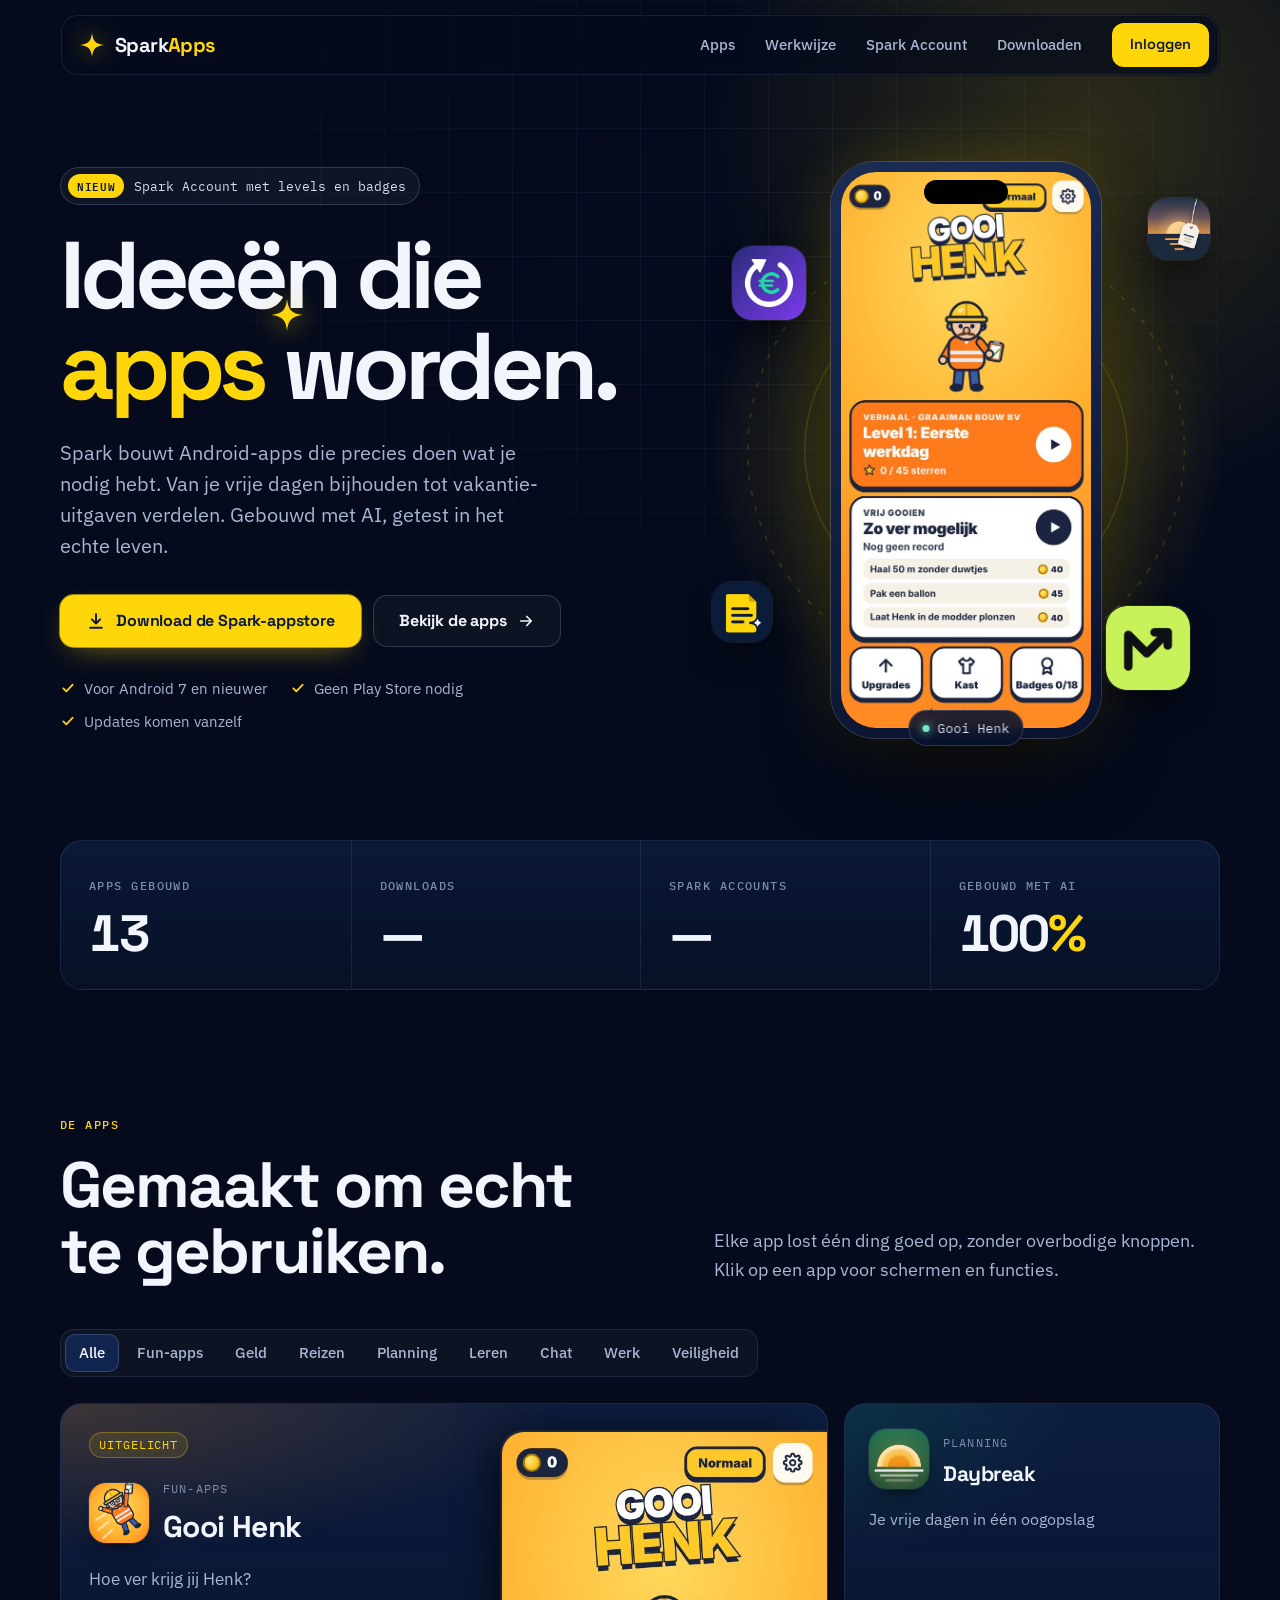
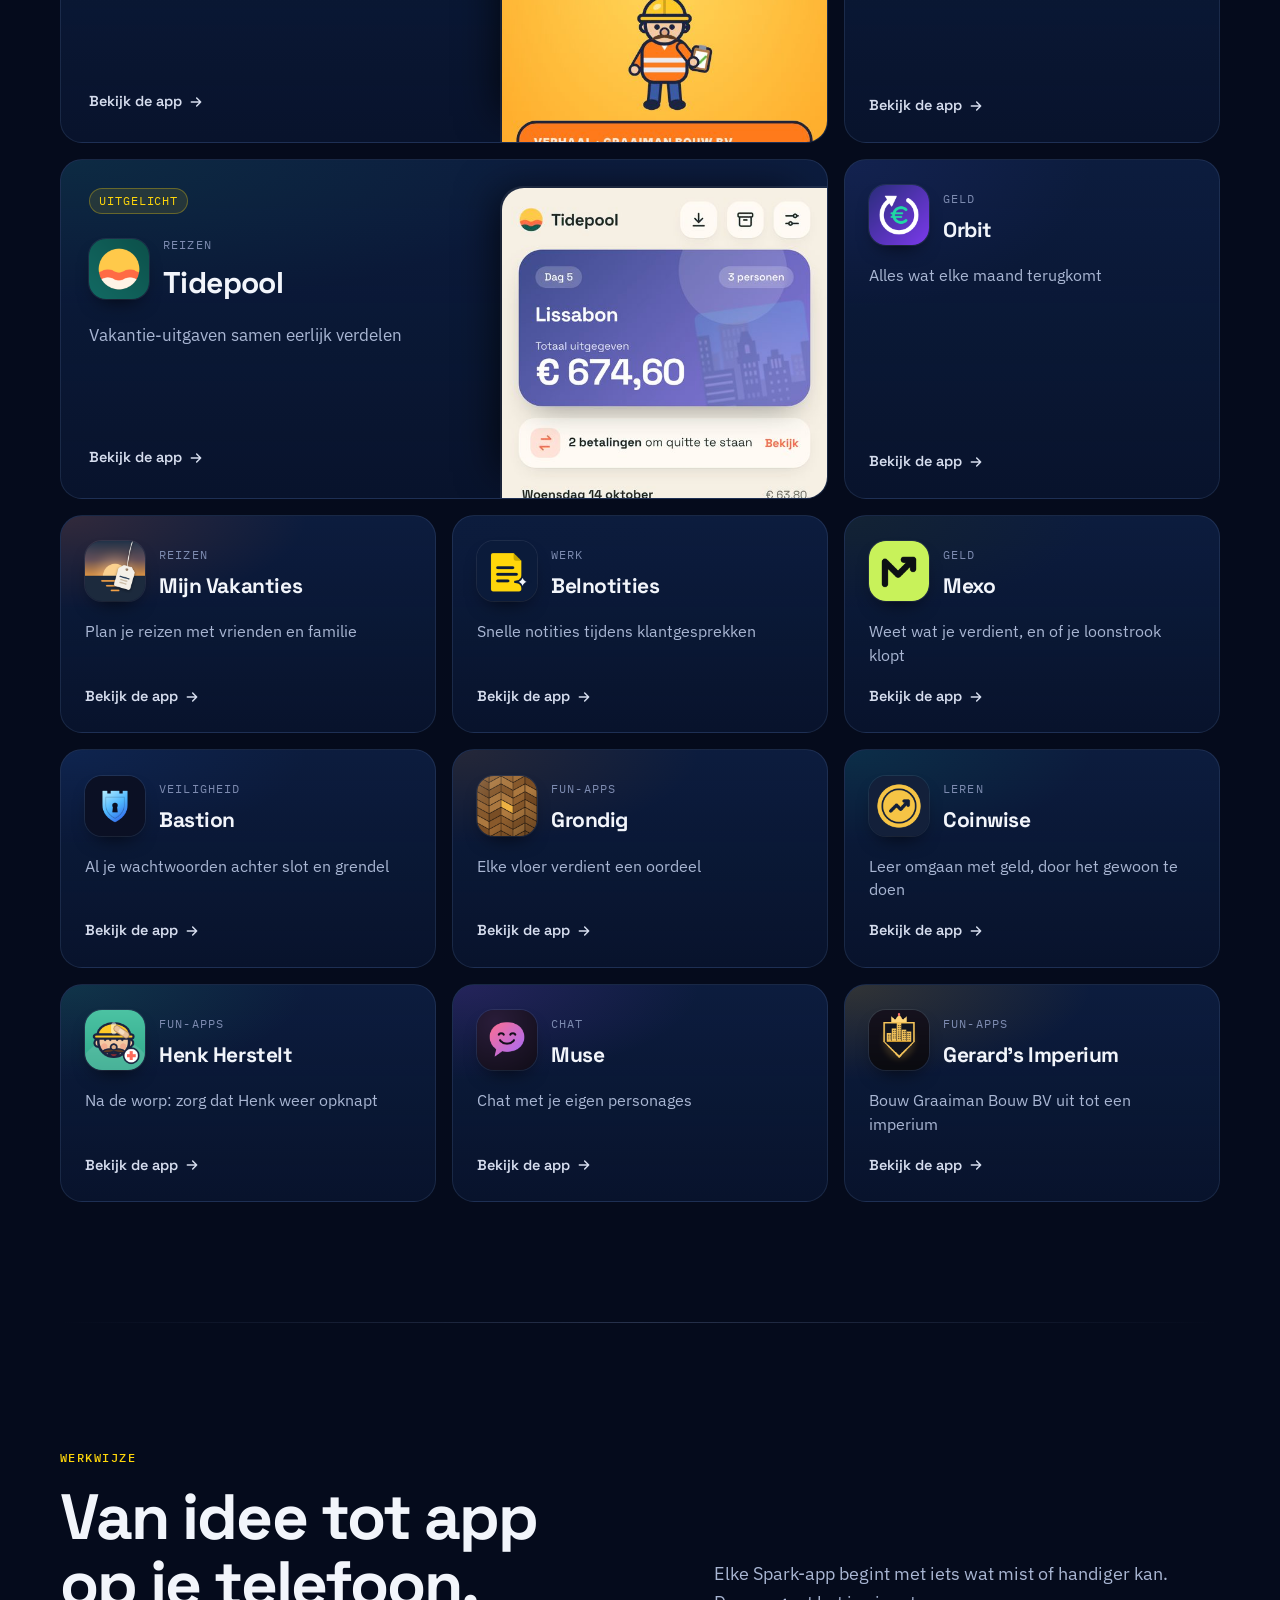
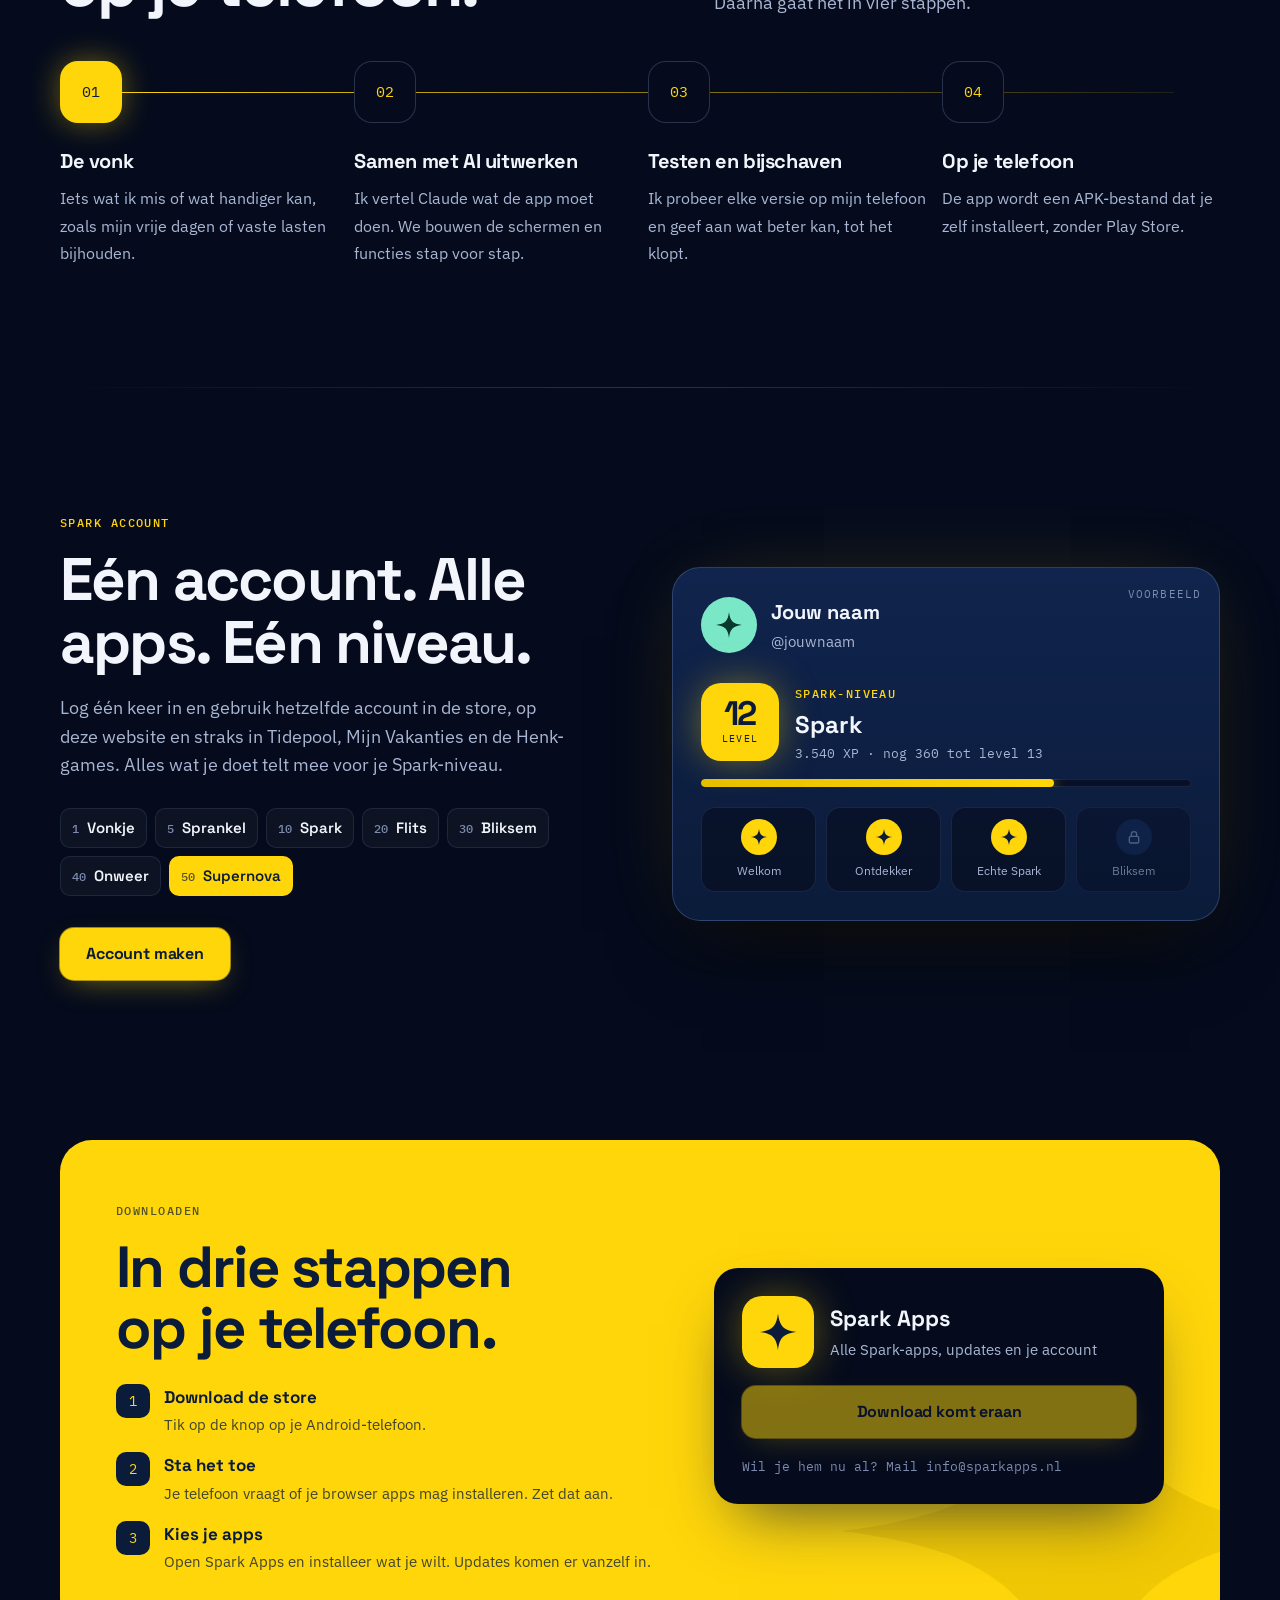
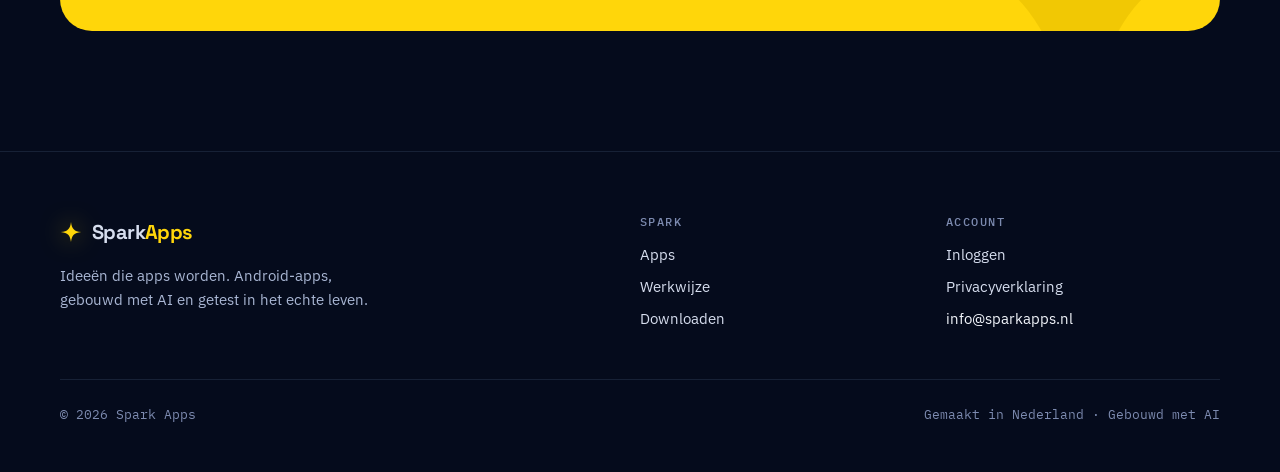
==== commit 55d7f0a5: "Add files via upload" ====
--- a/index.html
+++ b/index.html
@@ -12,7 +12,7 @@
 <link rel="preconnect" href="https://fonts.googleapis.com">
 <link rel="preconnect" href="https://fonts.gstatic.com" crossorigin>
 <link rel="stylesheet" href="https://fonts.googleapis.com/css2?family=IBM+Plex+Mono:wght@500&family=IBM+Plex+Sans:wght@400;500;600&family=Space+Grotesk:wght@500;600;700&display=swap">
-<link rel="stylesheet" href="site.css?v=2">
+<link rel="stylesheet" href="site.css?v=3">
 </head>
 <body>
 
--- a/site.css
+++ b/site.css
@@ -29,12 +29,13 @@
 * { box-sizing: border-box; }
 html { scroll-behavior: smooth; scroll-padding-top: 96px; background: var(--bg); }
 @media (prefers-reduced-motion: reduce) { html { scroll-behavior: auto; } *, *::before, *::after { animation: none !important; transition: none !important; } }
-body { margin: 0; background: var(--bg); color: var(--text); font-family: var(--body); font-size: 17px; line-height: 1.6; -webkit-font-smoothing: antialiased; overflow-x: hidden; }
+body { caret-color: transparent; margin: 0; background: var(--bg); color: var(--text); font-family: var(--body); font-size: 17px; line-height: 1.6; -webkit-font-smoothing: antialiased; overflow-x: hidden; }
 img { max-width: 100%; display: block; }
 a { color: inherit; }
 h1, h2, h3 { font-family: var(--display); font-weight: 700; margin: 0; letter-spacing: -.03em; line-height: 1.04; text-wrap: balance; }
 p { margin: 0; }
 [hidden] { display: none !important; }
+input, textarea, select, [contenteditable="true"] { caret-color: var(--spark); }
 :focus-visible { outline: 2px solid var(--spark); outline-offset: 3px; border-radius: 8px; }
 ::selection { background: var(--spark); color: var(--on-spark); }
 .wrap { width: 100%; max-width: 1200px; margin: 0 auto; padding-left: max(20px, env(safe-area-inset-left, 0px)); padding-right: max(20px, env(safe-area-inset-right, 0px)); }
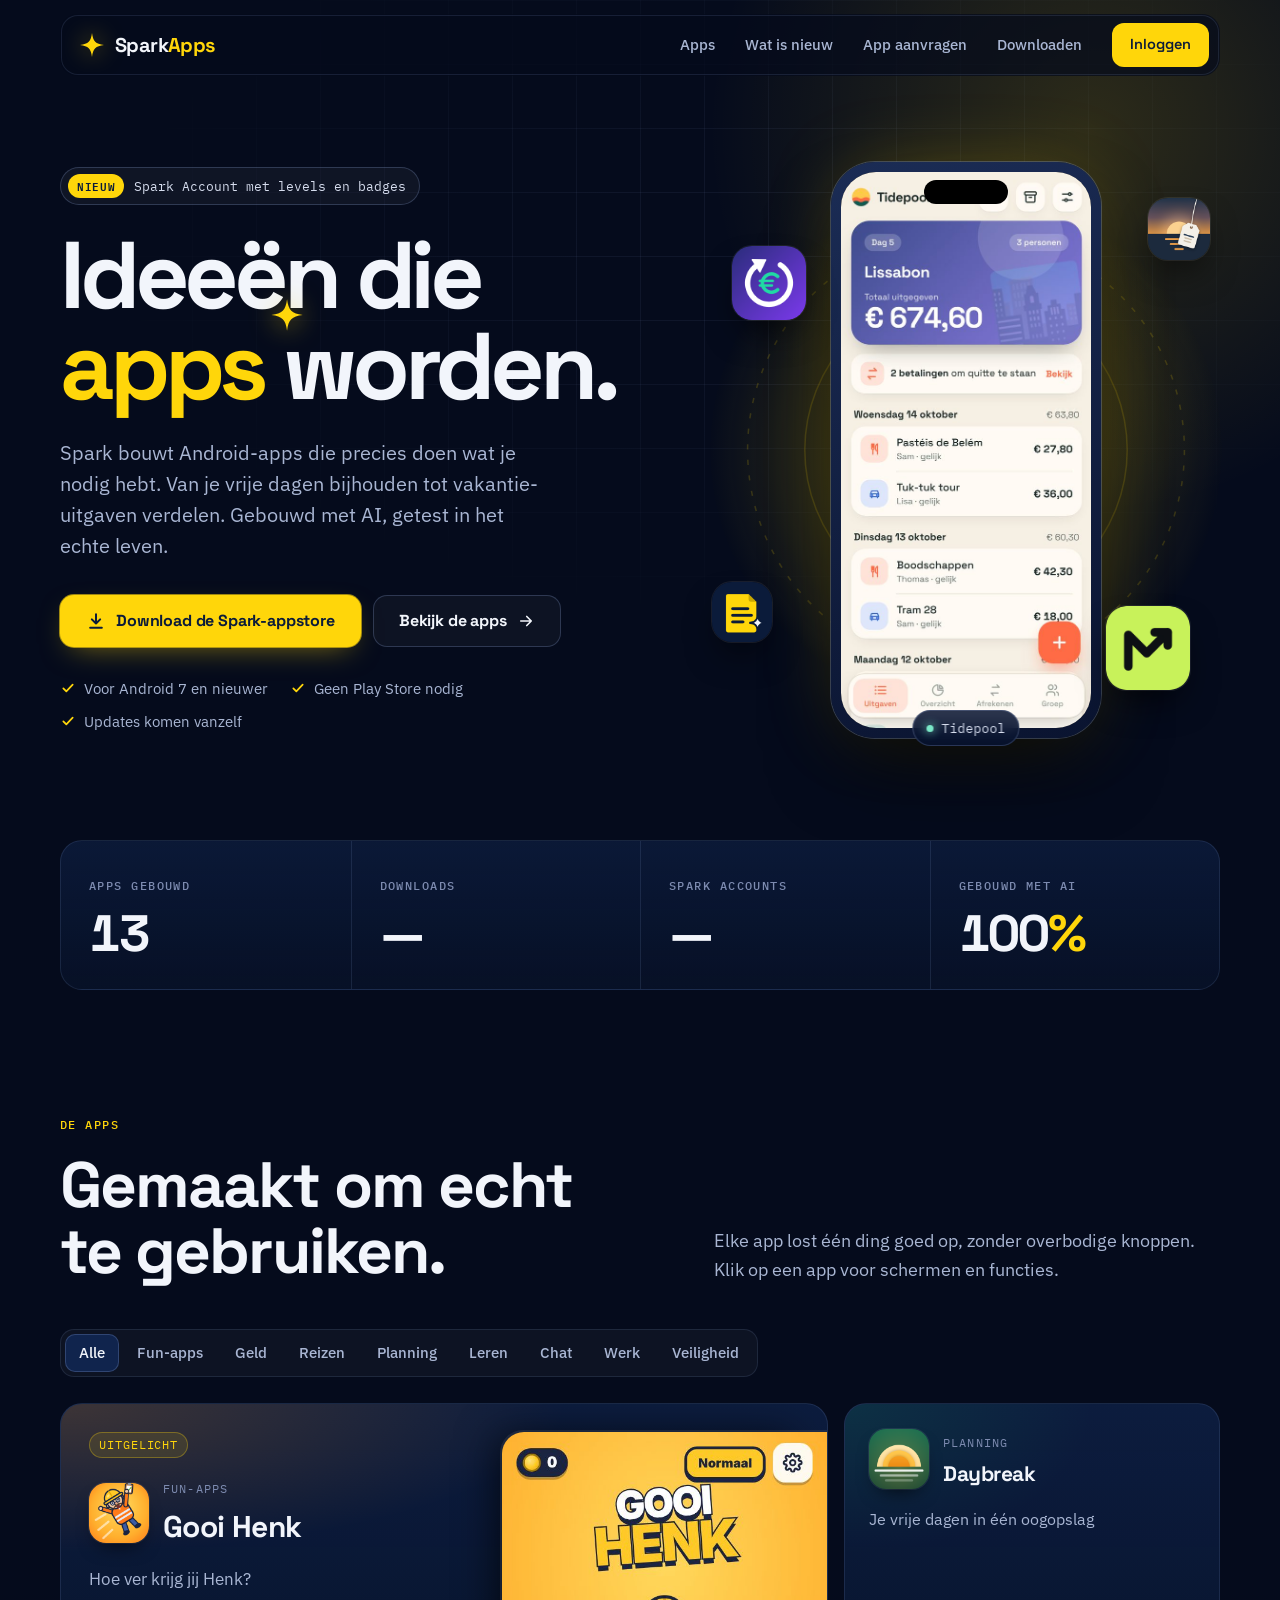
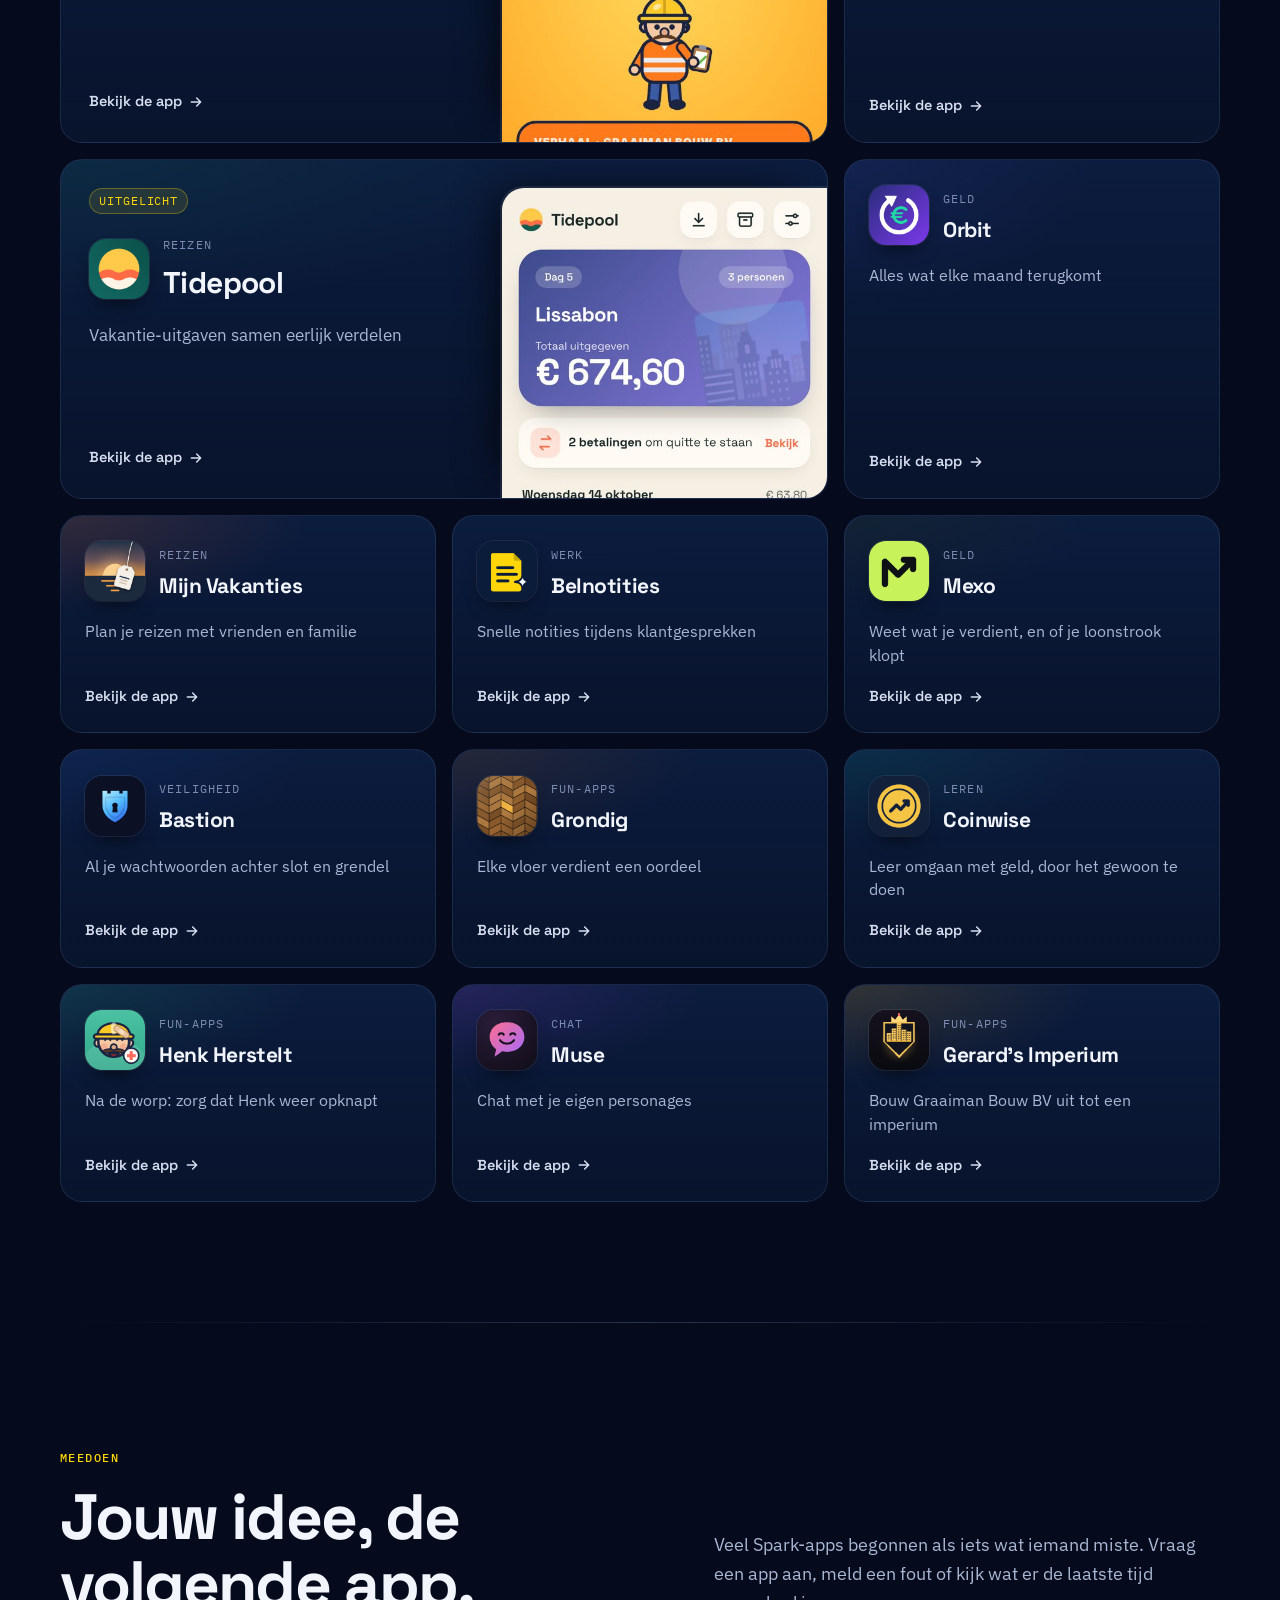
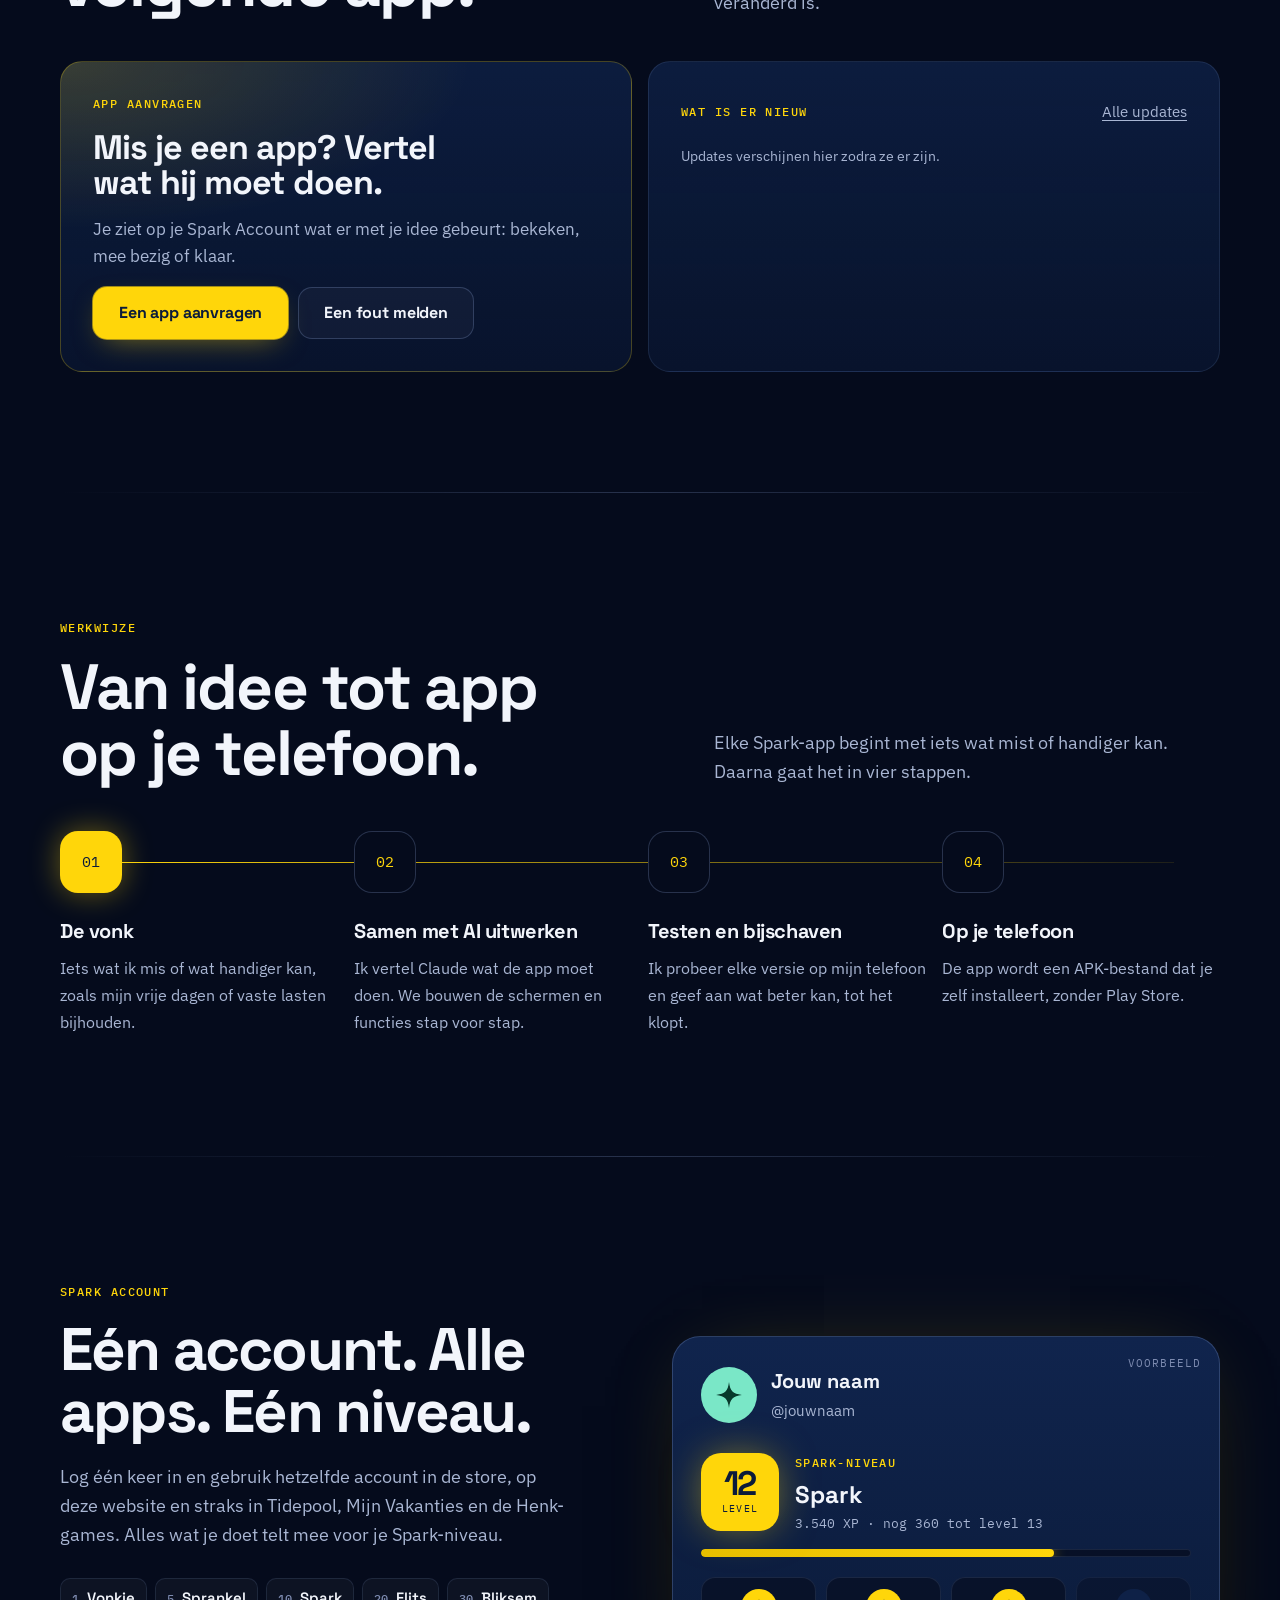
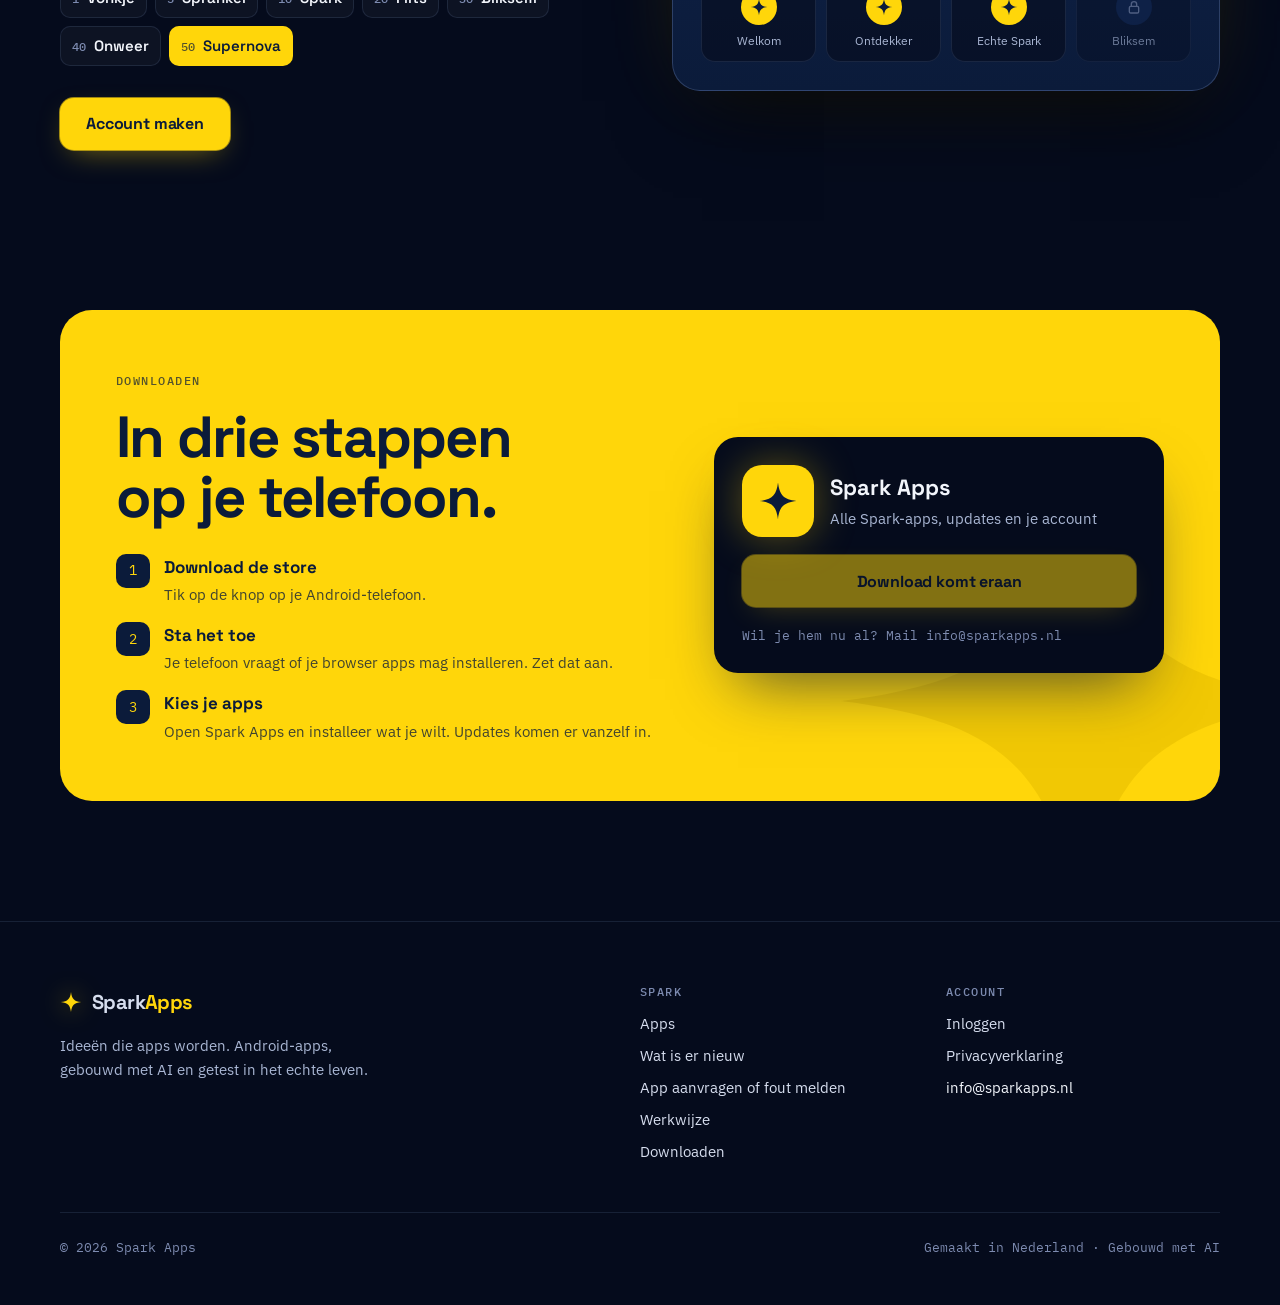
==== commit c2c070a0: "Website: app aanvragen, fout melden, feedback en Wat is er nieuw Co-Authored-By: Claude Opus 5.5 <no" ====
--- a/index.html
+++ b/index.html
@@ -12,7 +12,7 @@
 <link rel="preconnect" href="https://fonts.googleapis.com">
 <link rel="preconnect" href="https://fonts.gstatic.com" crossorigin>
 <link rel="stylesheet" href="https://fonts.googleapis.com/css2?family=IBM+Plex+Mono:wght@500&family=IBM+Plex+Sans:wght@400;500;600&family=Space+Grotesk:wght@500;600;700&display=swap">
-<link rel="stylesheet" href="site.css?v=3">
+<link rel="stylesheet" href="site.css?v=4">
 </head>
 <body>
 
@@ -25,8 +25,8 @@
       </a>
       <nav class="nav" aria-label="Hoofdmenu">
         <a href="#apps">Apps</a>
-        <a href="#werkwijze">Werkwijze</a>
-        <a href="#spark-account">Spark Account</a>
+        <a href="#nieuw">Wat is nieuw</a>
+        <a href="#aanvragen">App aanvragen</a>
         <a href="#download">Downloaden</a>
       </nav>
       <a class="acc-btn out" id="acc-btn" href="#account">Inloggen</a>
@@ -89,6 +89,32 @@
 
   <div class="wrap"><div class="divider"></div></div>
 
+  <section class="band" id="meedoen" aria-labelledby="md-t">
+    <div class="wrap">
+      <div class="sec-head">
+        <div><span class="label">Meedoen</span><h2 id="md-t">Jouw idee, de volgende app.</h2></div>
+        <p>Veel Spark-apps begonnen als iets wat iemand miste. Vraag een app aan, meld een fout of kijk wat er de laatste tijd veranderd is.</p>
+      </div>
+      <div class="md-grid">
+        <div class="md-card ask">
+          <span class="kicker">App aanvragen</span>
+          <h3>Mis je een app? Vertel wat hij moet doen.</h3>
+          <p>Je ziet op je Spark Account wat er met je idee gebeurt: bekeken, mee bezig of klaar.</p>
+          <div class="row">
+            <a class="btn" href="#aanvragen?soort=app">Een app aanvragen</a>
+            <a class="btn ghost" href="#aanvragen?soort=fout">Een fout melden</a>
+          </div>
+        </div>
+        <div class="md-card">
+          <div class="row" style="justify-content:space-between"><span class="kicker">Wat is er nieuw</span><a class="linkbtn" href="#nieuw">Alle updates</a></div>
+          <div id="news-teaser"><p class="small">Even laden…</p></div>
+        </div>
+      </div>
+    </div>
+  </section>
+
+  <div class="wrap"><div class="divider"></div></div>
+
   <section class="band" id="werkwijze" aria-labelledby="hoe-t">
     <div class="wrap">
       <div class="sec-head">
@@ -158,6 +184,18 @@
   </section>
 </main>
 
+<!-- ================= WAT IS ER NIEUW ================= -->
+<main id="v-nieuw" class="acc-page sub-page" hidden>
+  <div class="gridbg" aria-hidden="true"></div>
+  <div class="wrap" id="news-body"></div>
+</main>
+
+<!-- ================= AANVRAGEN ================= -->
+<main id="v-aanvragen" class="acc-page sub-page" hidden>
+  <div class="gridbg" aria-hidden="true"></div>
+  <div class="wrap" id="req-body"></div>
+</main>
+
 <!-- ================= ACCOUNT ================= -->
 <main id="v-account" class="acc-page" hidden>
   <div class="gridbg" aria-hidden="true"></div>
@@ -173,7 +211,7 @@
       </div>
       <div>
         <h3>Spark</h3>
-        <ul><li><a href="#apps">Apps</a></li><li><a href="#werkwijze">Werkwijze</a></li><li><a href="#download">Downloaden</a></li></ul>
+        <ul><li><a href="#apps">Apps</a></li><li><a href="#nieuw">Wat is er nieuw</a></li><li><a href="#aanvragen">App aanvragen of fout melden</a></li><li><a href="#werkwijze">Werkwijze</a></li><li><a href="#download">Downloaden</a></li></ul>
       </div>
       <div>
         <h3>Account</h3>
@@ -189,6 +227,6 @@
 
 <script src="apps.js?v=2"></script>
 <script src="spark-account.js?v=2"></script>
-<script src="site.js?v=2"></script>
+<script src="site.js?v=3"></script>
 </body>
 </html>
--- a/site.css
+++ b/site.css
@@ -321,3 +321,54 @@
 /* ---------- binnenkomen ---------- */
 .reveal { opacity: 1; transform: none; transition: opacity .8s var(--ease), transform .8s var(--ease); }
 .js .reveal.pending { opacity: .001; transform: translateY(18px); }
+
+/* ---------- meedoen (home) ---------- */
+.md-grid { display: grid; grid-template-columns: minmax(0, 1fr) minmax(0, 1fr); gap: 16px; }
+.md-card { display: flex; flex-direction: column; gap: 16px; padding: 32px; border-radius: var(--r); background: linear-gradient(180deg, rgba(16, 36, 77, .7), rgba(11, 27, 58, .55)); border: 1px solid var(--line); }
+.md-card h3 { font-size: clamp(26px, 3vw, 34px); }
+.md-card p { color: var(--muted); }
+.md-card.ask { background: radial-gradient(120% 90% at 0% 0%, rgba(255, 214, 10, .18), transparent 60%), linear-gradient(180deg, rgba(16, 36, 77, .7), rgba(11, 27, 58, .55)); border-color: rgba(255, 214, 10, .25); }
+.md-card.ask .row { margin-top: auto; }
+@media (max-width: 860px) { .md-grid { grid-template-columns: 1fr; } .md-card { padding: 24px; } }
+
+/* ---------- updates ---------- */
+.upd-list { list-style: none; margin: 0; padding: 0; display: flex; flex-direction: column; }
+.upd { display: grid; grid-template-columns: 48px minmax(0, 1fr); gap: 14px; padding: 14px 0; border-top: 1px solid var(--line); }
+.upd:first-child { border-top: 0; padding-top: 4px; }
+.upd .app-ico { border-radius: 14px; }
+.upd-head { display: flex; flex-wrap: wrap; align-items: baseline; gap: 6px 10px; }
+.upd-head b { font-family: var(--display); font-size: 17px; }
+.upd .ver { font-family: var(--mono); font-size: 12px; padding: 2px 8px; border-radius: 8px; background: var(--spark-soft); color: var(--spark); box-shadow: inset 0 0 0 1px rgba(255, 214, 10, .3); }
+.upd .when { font-family: var(--mono); font-size: 12px; color: var(--faint); margin-left: auto; }
+.upd p { color: var(--muted); font-size: 15px; white-space: pre-line; margin-top: 4px; }
+.sub-page .wrap { max-width: 760px; }
+.page-head { display: flex; flex-direction: column; gap: 14px; margin-bottom: 8px; }
+.page-head h1 { font-size: clamp(36px, 6vw, 56px); }
+.page-head p { color: var(--muted); font-size: 18px; max-width: 52ch; }
+.sub-page .tabs { align-self: flex-start; margin-bottom: 0; }
+.month { padding: 26px 30px; border-radius: 24px; background: linear-gradient(180deg, rgba(16, 36, 77, .75), rgba(11, 27, 58, .6)); border: 1px solid var(--line); }
+.month h2 { font-size: 15px; font-family: var(--mono); font-weight: 500; letter-spacing: .1em; text-transform: uppercase; color: var(--faint); margin-bottom: 10px; }
+@media (max-width: 640px) { .month { padding: 20px; } .panel { padding: 22px; } }
+
+/* ---------- aanvragen ---------- */
+.seg button { padding: 0 10px; line-height: 1.2; }
+textarea.inp.area { height: auto; min-height: 130px; padding: 14px 16px; resize: vertical; line-height: 1.5; }
+select.inp { appearance: none; background-image: url("data:image/svg+xml,%3Csvg xmlns='http://www.w3.org/2000/svg' width='16' height='16' viewBox='0 0 24 24' fill='none' stroke='%23A9B6D3' stroke-width='2.4' stroke-linecap='round' stroke-linejoin='round'%3E%3Cpath d='M6 9l6 6 6-6'/%3E%3C/svg%3E"); background-repeat: no-repeat; background-position: right 16px center; padding-right: 44px; }
+.msgs { list-style: none; margin: 0; padding: 0; display: flex; flex-direction: column; gap: 10px; }
+.msg { display: flex; flex-direction: column; gap: 6px; padding: 16px 18px; border-radius: 16px; background: rgba(5, 11, 28, .55); box-shadow: inset 0 0 0 1px var(--line); }
+.msg.unread { box-shadow: inset 0 0 0 1px rgba(255, 214, 10, .55); }
+.msg b { font-family: var(--display); font-size: 17px; }
+.msg-top { display: flex; flex-wrap: wrap; gap: 6px; align-items: center; }
+.msg .tag, .msg .st, .msg .new { font-family: var(--mono); font-size: 11.5px; padding: 3px 8px; border-radius: 8px; letter-spacing: .02em; }
+.msg .tag { background: rgba(255, 255, 255, .06); color: var(--soft); }
+.msg .st { background: rgba(169, 182, 211, .12); color: var(--muted); }
+.msg .st-bezig { background: rgba(255, 214, 10, .12); color: var(--spark); }
+.msg .st-klaar { background: rgba(122, 231, 199, .12); color: var(--mint); }
+.msg .st-afgewezen { background: var(--red-bg); color: var(--red); }
+.msg .new { background: var(--spark); color: var(--on-spark); font-weight: 600; }
+.msg .reply { margin-top: 6px; padding: 12px 14px; border-radius: 12px; background: var(--spark-soft); box-shadow: inset 0 0 0 1px rgba(255, 214, 10, .25); display: flex; flex-direction: column; gap: 4px; }
+.msg .reply p { color: var(--text); font-size: 15px; white-space: pre-line; }
+.msg .linkbtn { padding: 2px 0; font-size: 13.5px; }
+.acc-btn.has-new { position: relative; }
+.acc-btn.has-new::after { content: ""; position: absolute; top: -3px; right: -3px; width: 12px; height: 12px; border-radius: 50%; background: var(--spark); box-shadow: 0 0 0 3px var(--bg), 0 0 12px rgba(255, 214, 10, .8); }
+.nav a[aria-current="page"] { color: var(--text); background: rgba(255, 255, 255, .06); }
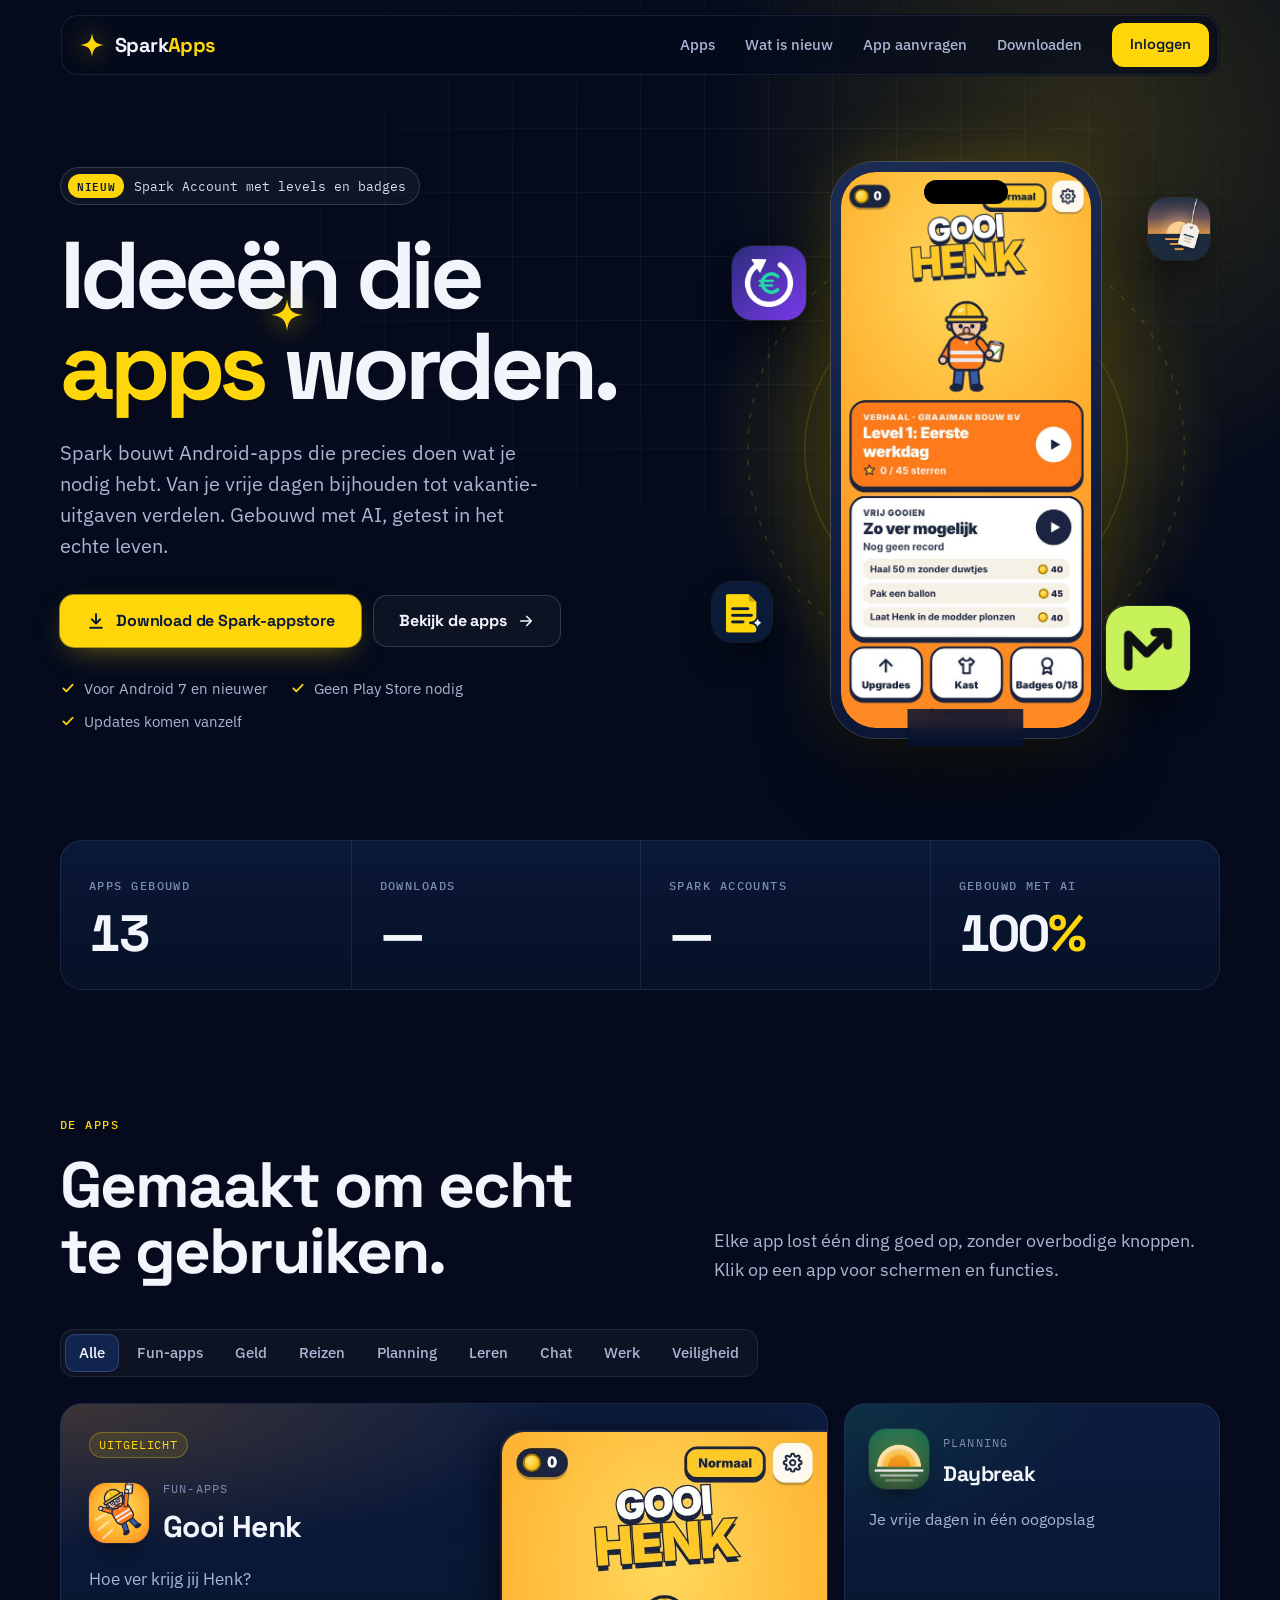
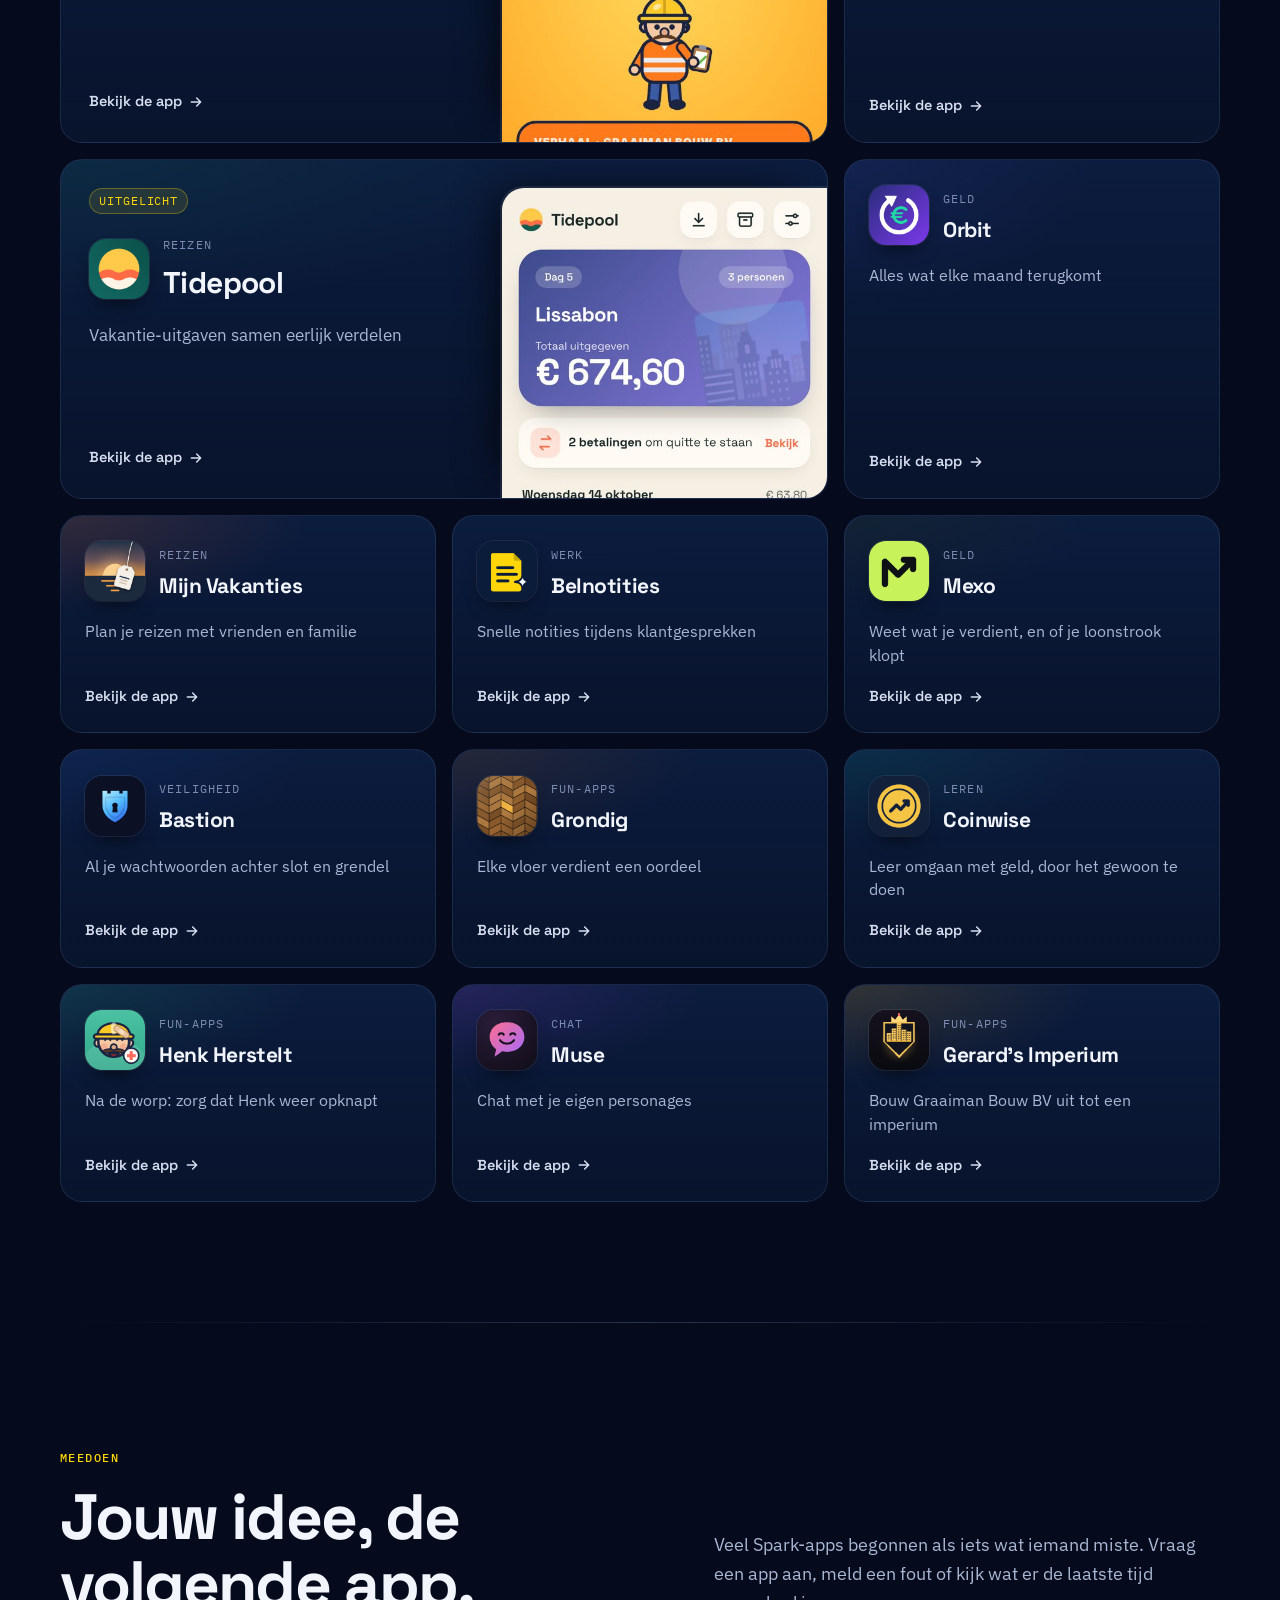
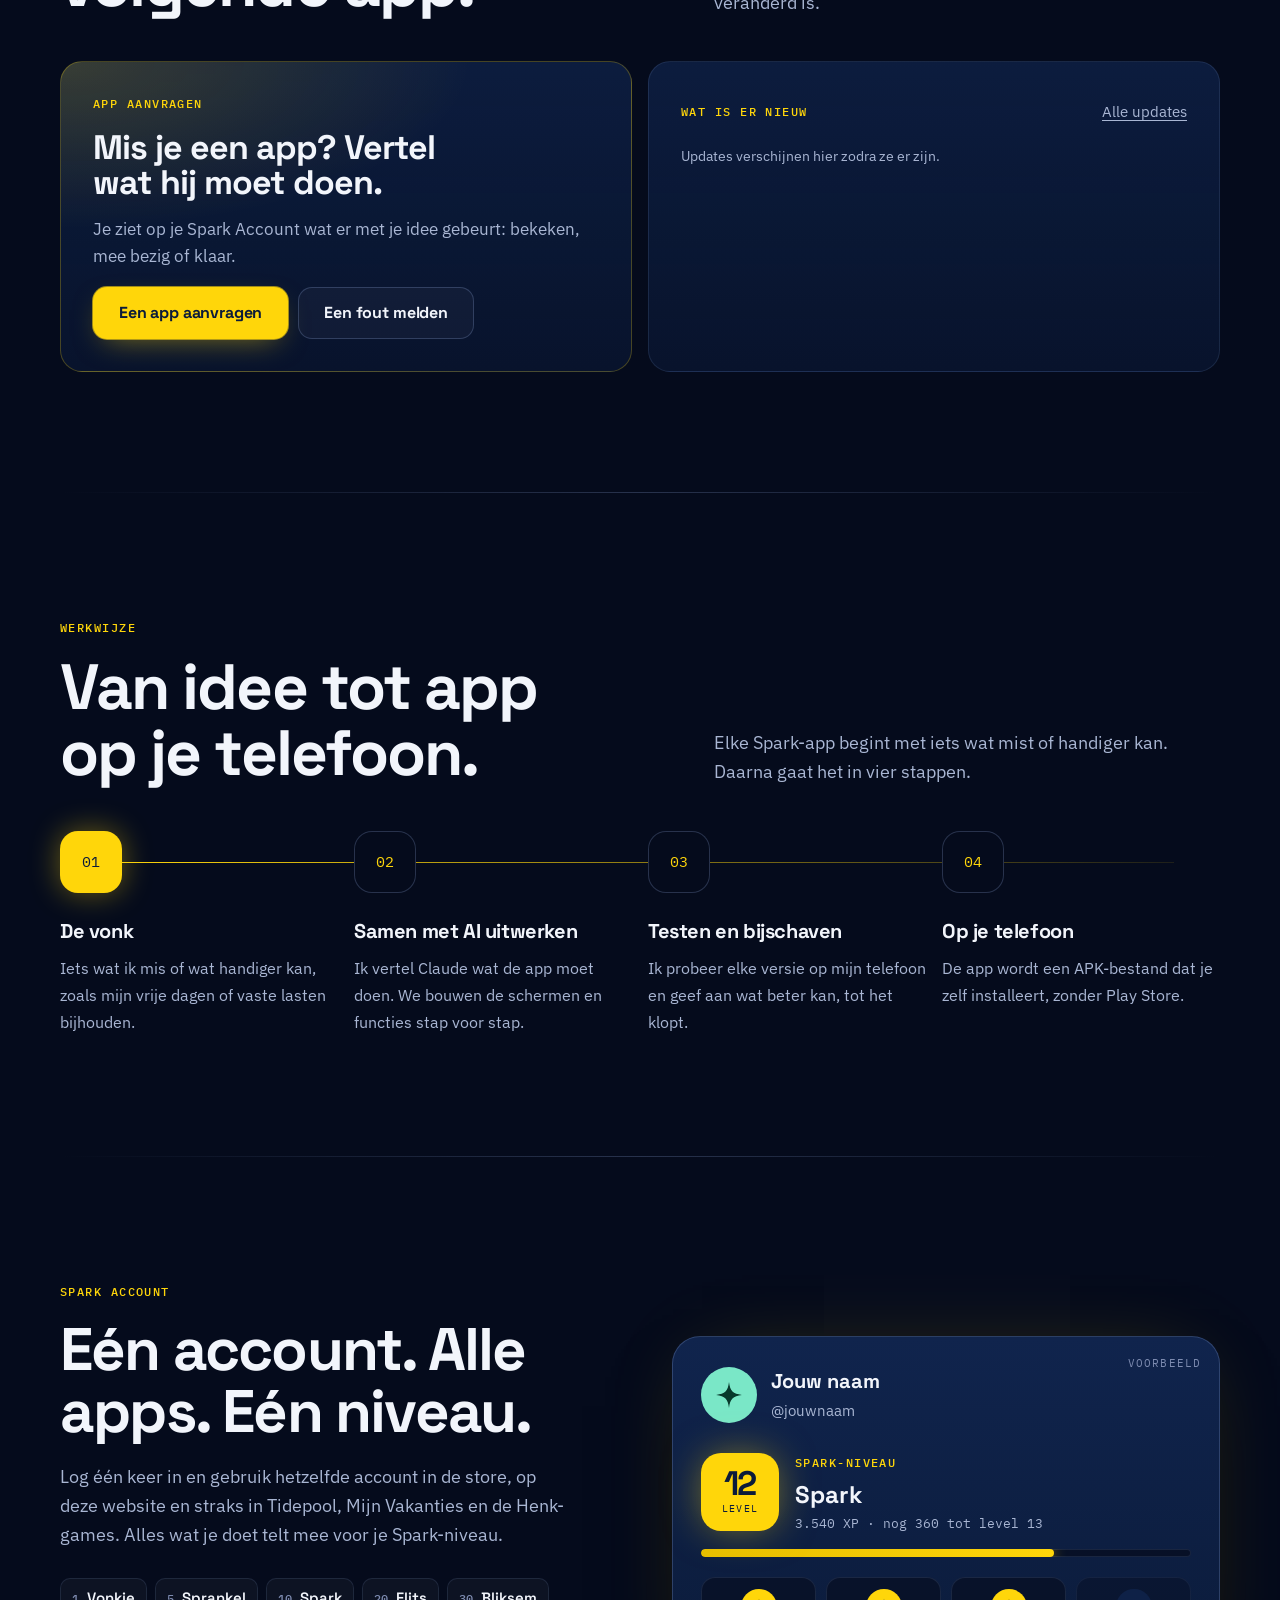
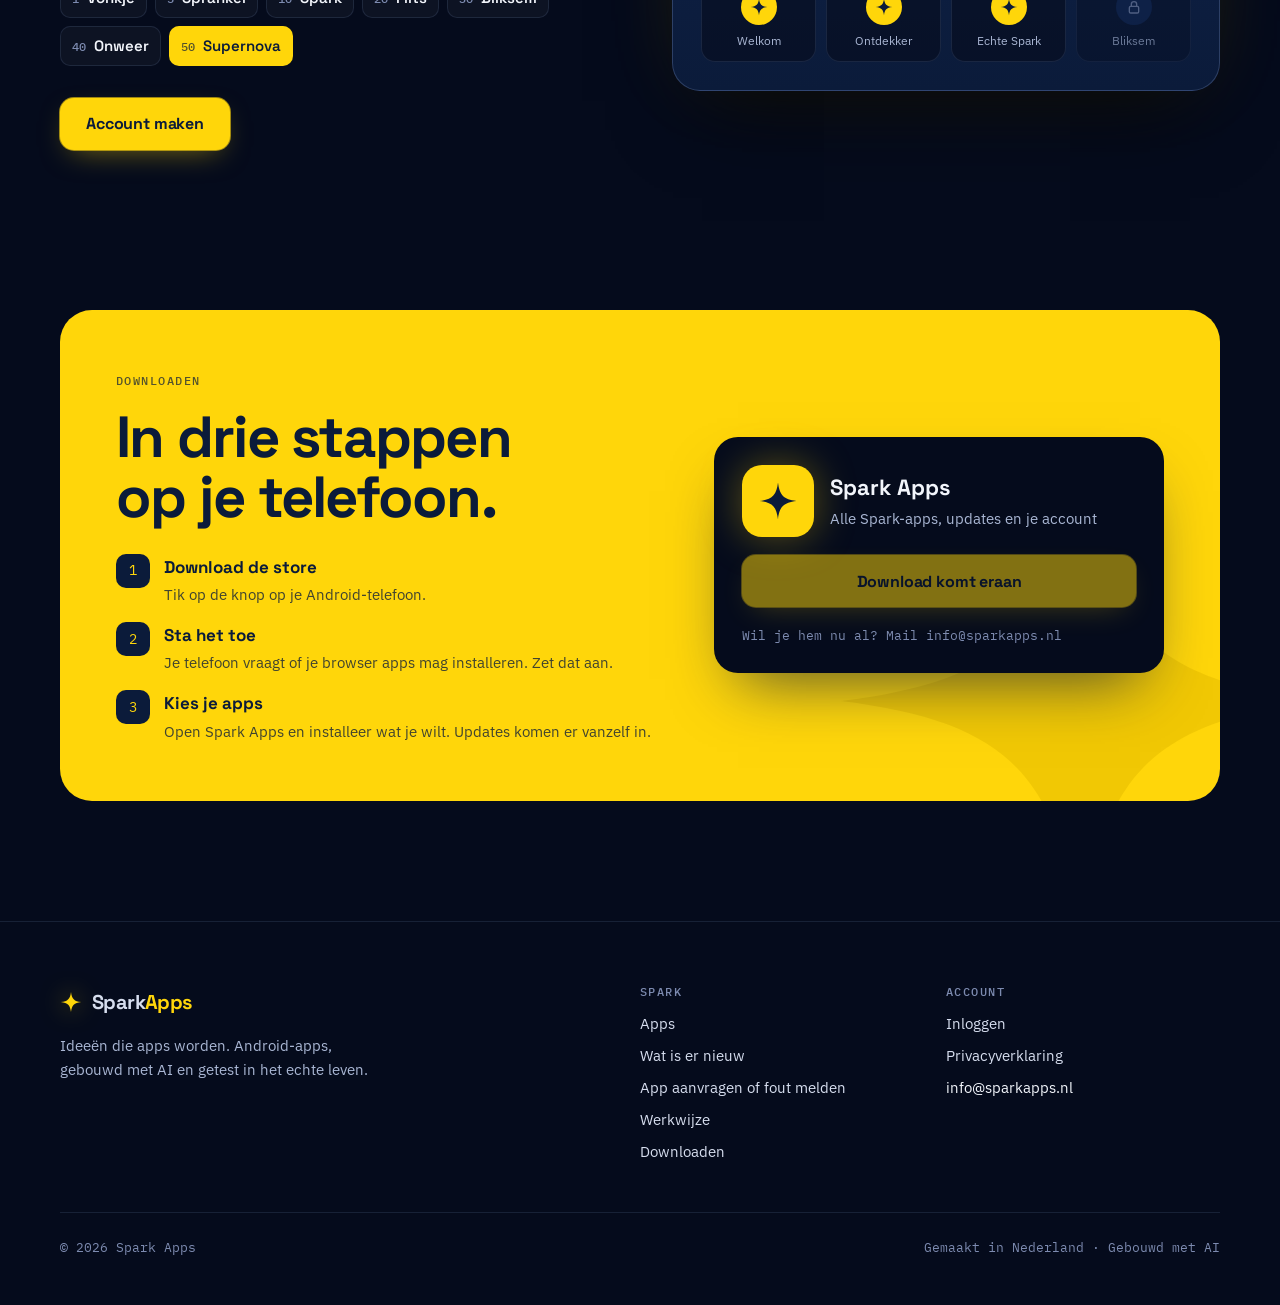
==== commit 74273782: "Account-pagina op pc als overzicht zonder scrollen: profiel links, niveau, badges en berichten recht" ====
--- a/index.html
+++ b/index.html
@@ -12,7 +12,7 @@
 <link rel="preconnect" href="https://fonts.googleapis.com">
 <link rel="preconnect" href="https://fonts.gstatic.com" crossorigin>
 <link rel="stylesheet" href="https://fonts.googleapis.com/css2?family=IBM+Plex+Mono:wght@500&family=IBM+Plex+Sans:wght@400;500;600&family=Space+Grotesk:wght@500;600;700&display=swap">
-<link rel="stylesheet" href="site.css?v=4">
+<link rel="stylesheet" href="site.css?v=5">
 </head>
 <body>
 
@@ -227,6 +227,6 @@
 
 <script src="apps.js?v=2"></script>
 <script src="spark-account.js?v=2"></script>
-<script src="site.js?v=3"></script>
+<script src="site.js?v=4"></script>
 </body>
 </html>
--- a/site.css
+++ b/site.css
@@ -372,3 +372,38 @@
 .acc-btn.has-new { position: relative; }
 .acc-btn.has-new::after { content: ""; position: absolute; top: -3px; right: -3px; width: 12px; height: 12px; border-radius: 50%; background: var(--spark); box-shadow: 0 0 0 3px var(--bg), 0 0 12px rgba(255, 214, 10, .8); }
 .nav a[aria-current="page"] { color: var(--text); background: rgba(255, 255, 255, .06); }
+
+/* ---------- account als dashboard ---------- */
+#acc-body.dash .dash-main, #acc-body.dash .dash-row { display: flex; flex-direction: column; gap: 16px; min-width: 0; }
+.dash-side .me h1 { font-size: 30px; }
+.side-sep { height: 1px; background: var(--line); margin: 2px 0; }
+.lvl-txt { display: flex; flex-direction: column; gap: 2px; min-width: 0; }
+.lvl-txt .kicker { line-height: 1.2; }
+.lvl-note { margin-left: auto; max-width: 34ch; text-align: right; }
+@media (max-width: 999px) { .lvl-note { display: none; } }
+@media (min-width: 1000px) {
+  .acc-page:has(#acc-body.dash) { padding: 108px 0 40px; min-height: 0; }
+  #acc-body.dash { max-width: 1200px; display: grid; grid-template-columns: 360px minmax(0, 1fr); gap: 16px; align-items: start; }
+  #acc-body.dash > .okmsg { grid-column: 1 / -1; }
+  #acc-body.dash .panel { padding: 24px; gap: 14px; }
+  .dash-side { position: sticky; top: 100px; }
+  .dash-side .av-grid { grid-template-columns: repeat(6, 1fr); gap: 6px; }
+  .dash-side .av-pick { height: 50px; border-radius: 12px; }
+  .lvl-panel { gap: 16px !important; }
+  #acc-body.dash .dash-row { display: grid; grid-template-columns: minmax(0, 1fr) minmax(0, 1fr); align-items: stretch; }
+  .dash-row > .panel { height: clamp(300px, calc(100vh - 380px), 520px); min-height: 0; }
+  .dash-row .bdgs, .dash-row .msgs { flex: 1; min-height: 0; overflow-y: auto; padding-right: 4px; scrollbar-width: thin; scrollbar-color: var(--line2) transparent; }
+  .dash-row .bdgs { grid-template-columns: repeat(auto-fill, minmax(118px, 1fr)); align-content: start; gap: 8px; }
+  .dash-row .bdg { padding: 12px 8px; gap: 2px; }
+  .dash-row .bdg .ic { width: 36px; height: 36px; margin-bottom: 4px; }
+  .dash-row .bdg span { display: -webkit-box; -webkit-line-clamp: 2; -webkit-box-orient: vertical; overflow: hidden; font-size: 11.5px; }
+  .dash-row .msg { padding: 12px 14px; gap: 4px; }
+  .dash-row .msg b { font-size: 15.5px; }
+  .dash-row .msg .reply { padding: 10px 12px; }
+  .dash-row .msg .reply p { font-size: 14px; }
+}
+@media (min-width: 1000px) {
+  .dash-side .row { flex-wrap: nowrap; }
+  .dash-side .row .inp { flex: 1 1 auto; min-width: 0; height: 46px; }
+  .dash-side .row .btn.sm { flex: none; padding: 0 16px; }
+}
